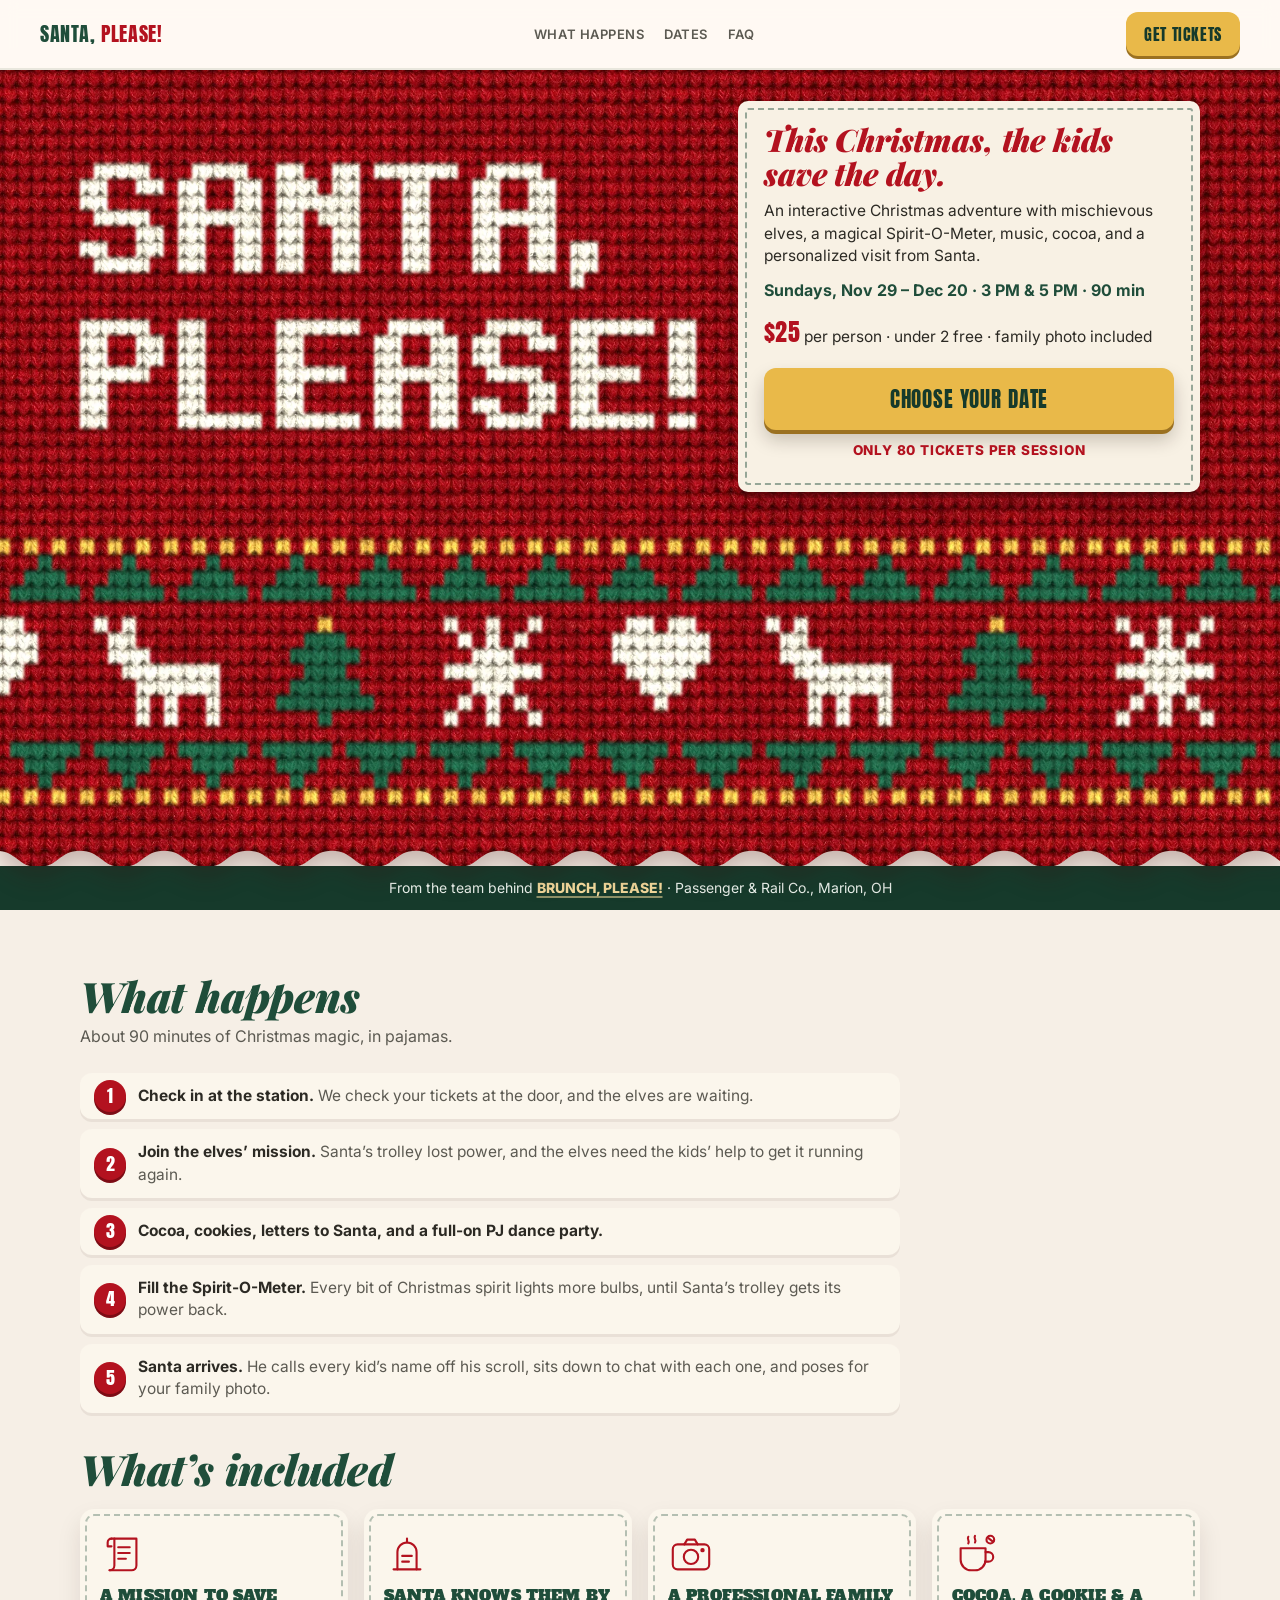
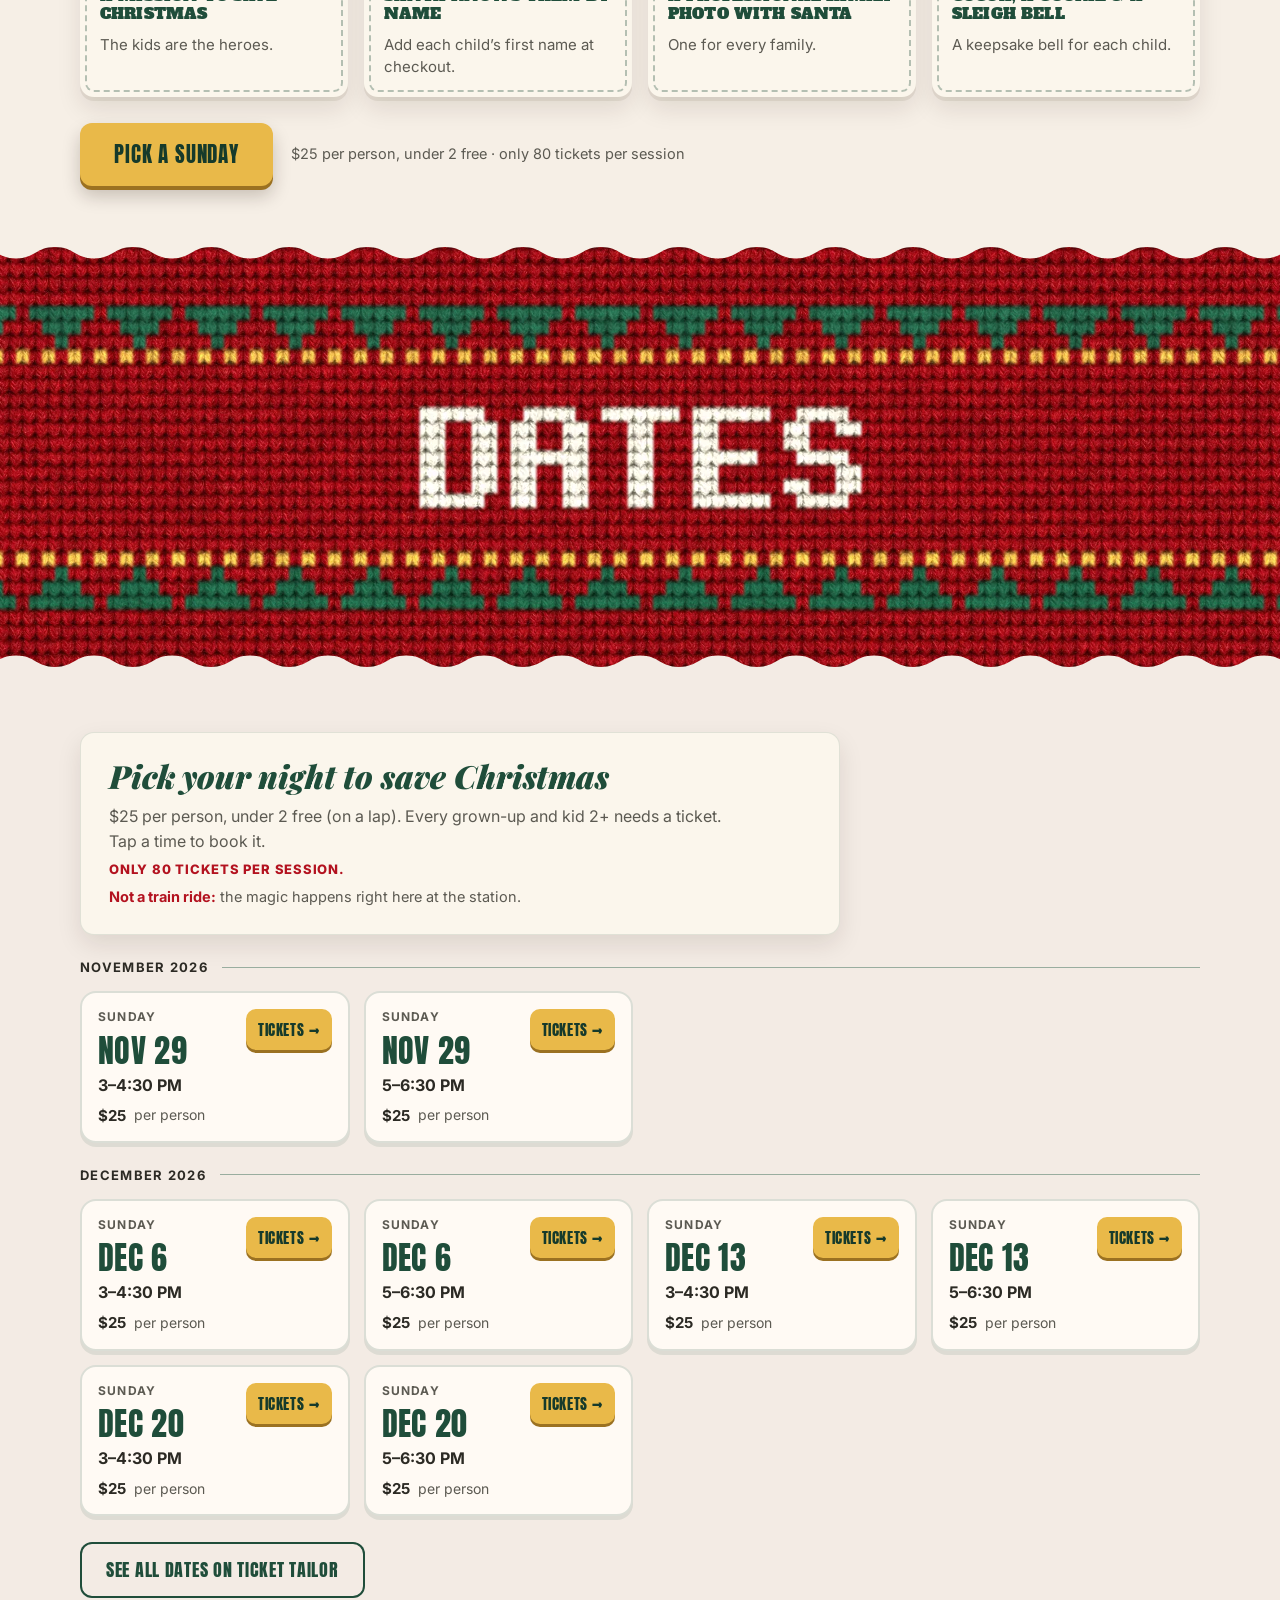
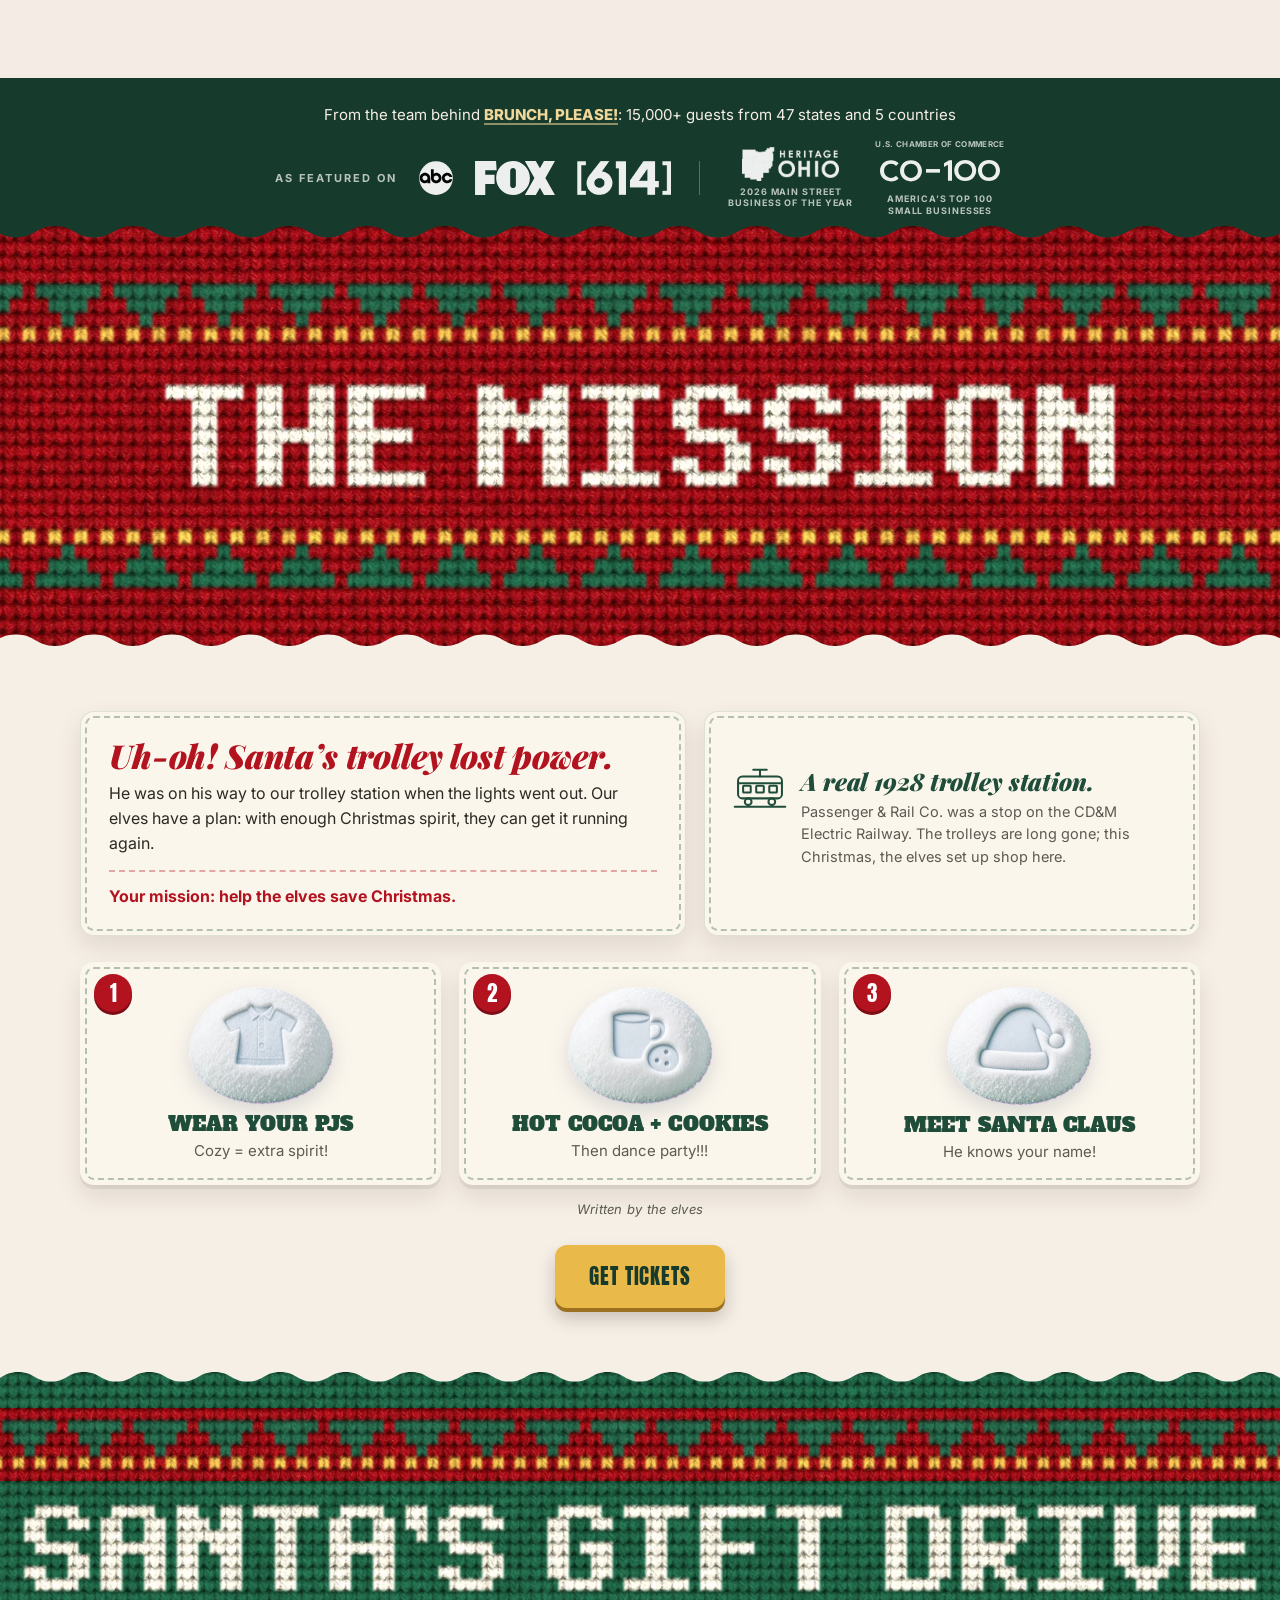
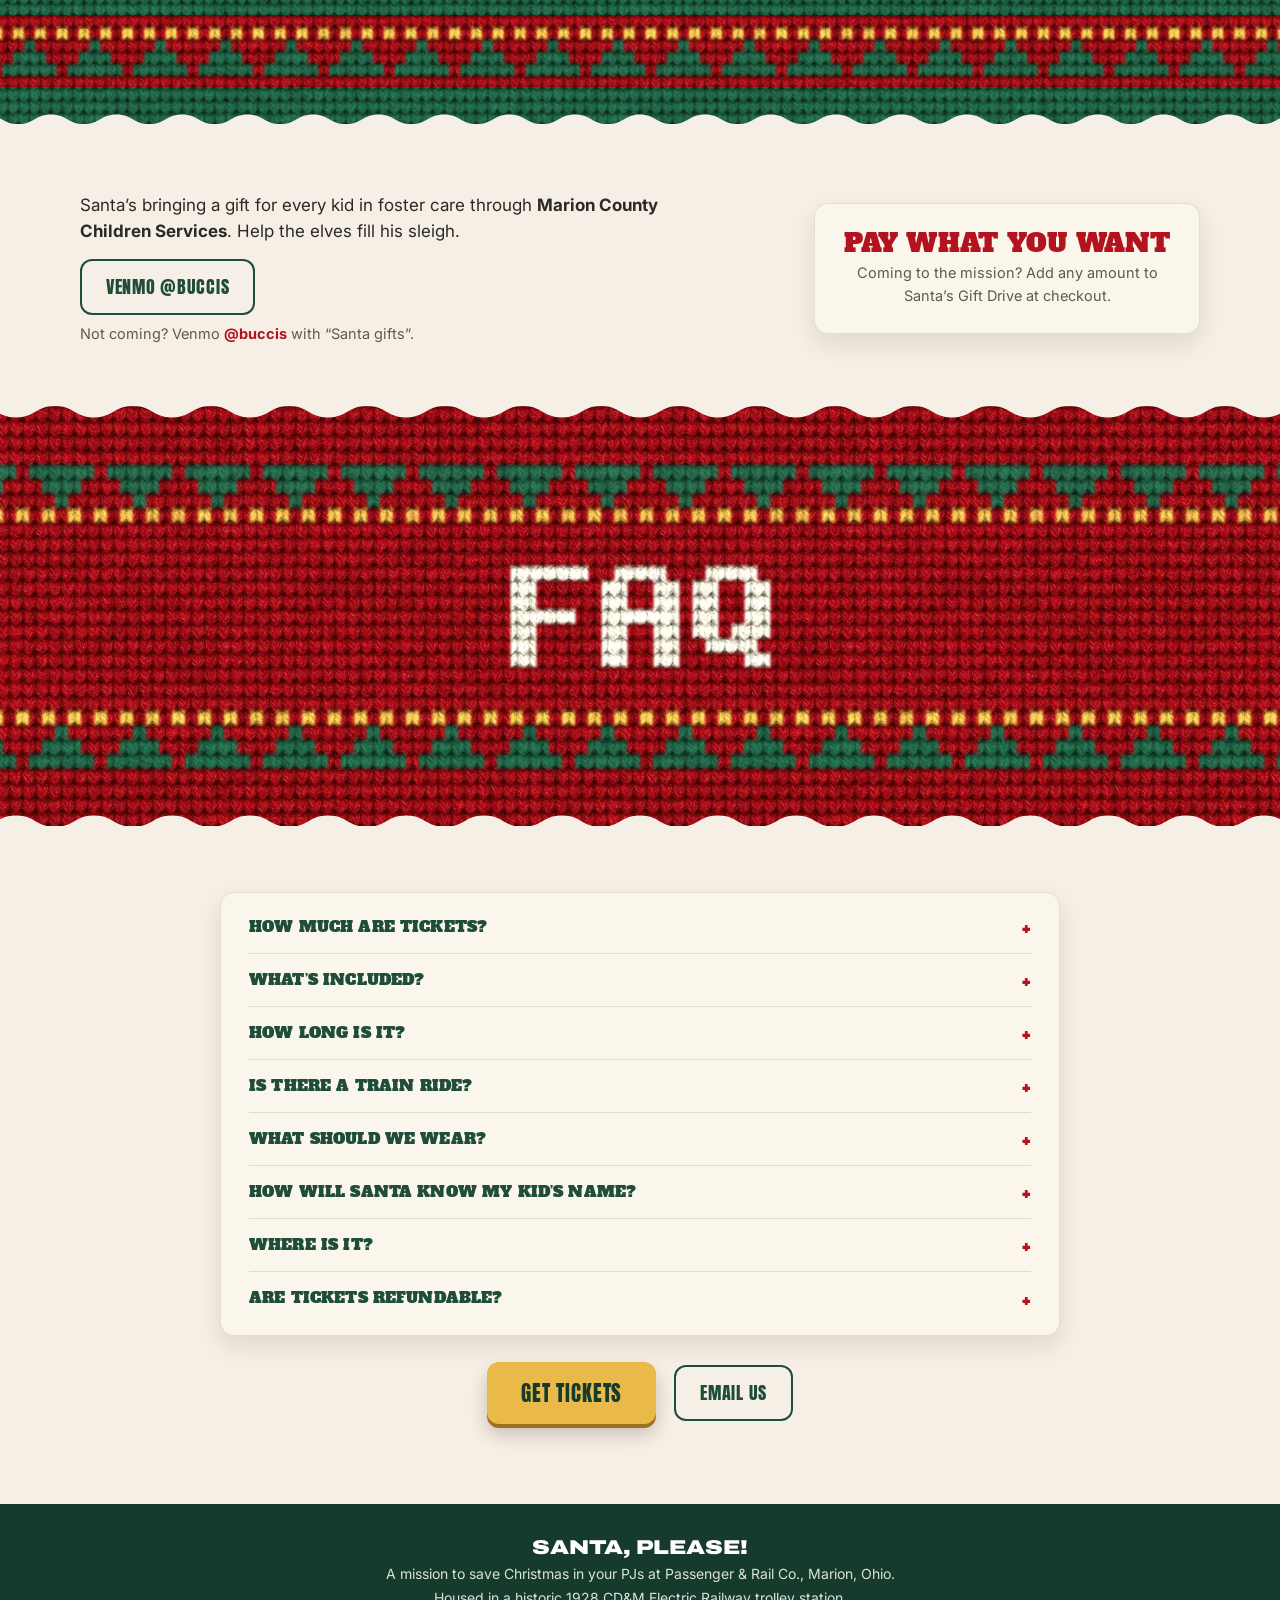
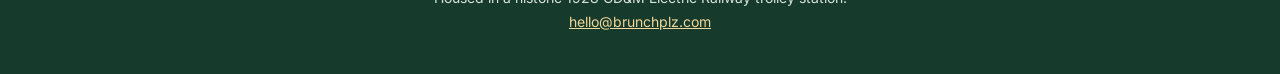
==== preview/santaplz-v2-04daf6fe02/index.html @ 3fdec320 "santaplz v2 preview: trolley title colour" ====
<!doctype html><html lang="en"><head><meta charset="utf-8"><meta name="viewport" content="width=device-width,initial-scale=1"><meta name="robots" content="noindex,nofollow,noarchive"><title>PREVIEW: SANTA, PLEASE! v2</title><meta property="og:title" content="SANTA, PLEASE! Kids save Christmas in their PJs &amp; meet Santa"><meta property="og:description" content="Sundays Nov 29 – Dec 20 at Passenger &amp; Rail Co., Marion, OH. Cocoa, cookies, a sleigh bell and a family photo with Santa. $25 per person, under 2 free."><meta property="og:image" content="https://thesgtpepper.github.io/brunchplz-events/assets/santaplz/v2/og_santaplz_1200x630.jpg"><meta property="og:image:width" content="1200"><meta property="og:image:height" content="630"><style>body{margin:0;font-family:Georgia,serif;font-size:18px;letter-spacing:.03em;line-height:1.8;color:#333;background:#fff}
p{margin:0 0 1.2em} a{color:#06c;text-decoration:underline} h2{font-size:44px;letter-spacing:.1em} ul{padding-left:2em}
.page-section{padding:66px 0}.content-wrapper{max-width:1200px;margin:0 auto;padding:0 4vw}</style><style>/* SANTA, PLEASE! — paste into Squarespace: Website > Website Tools > Custom CSS (works on every plan, including Basic).
   santaplz.com is a one-page site, and the code block brings its own nav bar and footer,
   so hide the template header/footer and strip the padding around the block's section. */
#header, .header, #footer-sections { display: none !important; }
html { overflow-x: clip; }                       /* the block is full-bleed (100vw); stop a sideways scrollbar */
.page-section:has(#sp) { padding-top: 0 !important; padding-bottom: 0 !important; min-height: 0 !important; }
.page-section:has(#sp) .content-wrapper { padding: 0 !important; max-width: none !important; }
.page-section:has(#sp) .section-background { display: none; }
.sqs-block:has(#sp), .sqs-block:has(#sp) .sqs-block-content { padding: 0 !important; }
/* the page's own sticky nav sits at the very top once the Squarespace header is hidden */
/* Fluid Engine: let the SANTA block fill the whole section instead of its grid cell */
.fluid-engine:has(#sp) { display: block !important; }
.fe-block:has(#sp) { position: static !important; width: 100% !important; transform: none !important; }
.fluid-engine:has(#sp) > .fe-block:not(:has(#sp)) { display: none !important; }
.page-section:has(#sp) .content { padding: 0 !important; max-width: none !important; width: 100% !important; }
/* hide the empty Squarespace sections left after the code section (blank space under the footer) */
#page .page-section:not(:has(#sp)), #footer-sections { display: none !important; }
</style></head><body><header id="header" class="header"></header><main><section class="page-section"><div class="content-wrapper"><div class="sqs-block code-block"><div class="sqs-block-content"><!-- SANTA, PLEASE! v2 funnel for Squarespace (BASIC plan: HTML + CSS only). Paste this whole file into ONE Code block. -->
<link href="https://fonts.googleapis.com/css2?family=Anton&family=Archivo:wdth,wght@125,800;125,900&family=Inter:wght@400;500;600;700;800&family=Gochi+Hand&family=Alfa+Slab+One&family=Playfair+Display:ital,wght@1,900&display=swap" rel="stylesheet">
<style>

/* ===== Squarespace hardening: keep the page's look inside Squarespace, and keep it from touching Squarespace's header/footer ===== */
#sp, #sp *, #sp *::before, #sp *::after { box-sizing: border-box; }
#sp { letter-spacing: normal; line-height: 1.5; }
#sp p, #sp li, #sp h1, #sp h2, #sp h3, #sp summary, #sp b { letter-spacing: inherit; }
#sp a { text-decoration: none; }
/* full-bleed: break out of the Squarespace content column */
#sp { width: 100vw; max-width: 100vw; margin-left: calc(50% - 50vw); margin-right: 0; }
#sp ul, #sp ol { padding-left: 0; }

/* knit system from v1 (mockup v18) */
#sp, #sp *, #sp-ov, #sp-ov * { box-sizing: border-box; }
#sp {
  --sage: #3f7a5e;
  --sage-deep: #2c6249;
  --sage-dark: #1f4d3a;   /* evergreen */
  --ever-deep: #163a2b;
  --ink: #2c2a24;
  --cream: #f6efe6;
  --snow: #f3ebe4;
  --paper: #fffaf4;
  --clay: #b3121f;
  --clay-dark: #7d0c15;
  --gold: #d9a441;
  --gold-soft: #f0d79a;
  --muted: #5c5a52;
  --charcoal: #2a2826;
  --charcoal-deep: #1c1b19;
  --shadow: 6px 10px 0 rgba(62,83,64,.14), 0 18px 36px rgba(44,42,36,.12);
  --shadow-soft: 0 14px 34px rgba(44,42,36,.12);
  font-family: Inter, system-ui, sans-serif;
  color: var(--ink);
  background: var(--cream);
  line-height: 1.55;
  font-size: 17px;
  min-width: 0;
  overflow-x: hidden;
}
#sp a { color: var(--clay-dark); }
#sp img { max-width: 100%; height: auto; display: block; }
#sp h1, #sp h2, #sp h3, #sp .d {
  font-family: Archivo, "Arial Black", Impact, sans-serif;
  font-weight: 900;
  font-stretch: 125%;
  font-variation-settings: "wdth" 125;
  letter-spacing: -.005em;
  line-height: .95;
  text-transform: uppercase;
  color: var(--sage-dark);
  margin: 0;
  hyphens: none;
  -webkit-hyphens: none;
  overflow-wrap: normal;
}
#sp .eyebrow {
  font-weight: 600;
  font-size: 12px;
  letter-spacing: .12em;
  text-transform: uppercase;
  margin: 0 0 10px;
  color: var(--muted);
}
#sp .lede { max-width: 640px; margin: 0 0 22px; color: var(--muted); font-size: 16px; }
#sp .wrap { width: 100%; max-width: 1120px; margin: 0 auto; }
#sp .section { padding: clamp(48px, 7vw, 80px) clamp(16px, 4vw, 40px); }
#sp .section h2 { font-size: clamp(28px, 3.8vw, 42px); margin: 0 0 12px; line-height: 1; }
#sp .tbd {
  display: inline;
  font-size: 11px;
  font-weight: 700;
  letter-spacing: .06em;
  text-transform: uppercase;
  background: none;
  color: var(--muted);
  border-radius: 0;
  padding: 0;
  vertical-align: baseline;
}
#sp .pill {
  display: inline-flex; align-items: center; justify-content: center;
  border: 0; cursor: pointer;
  border-radius: 12px;
  padding: 14px 26px;
  font-family: Anton, Impact, sans-serif;
  font-weight: 400;
  font-size: 18px;
  letter-spacing: .04em;
  text-transform: uppercase;
  text-decoration: none;
  color: #fffaf4 !important;
  background: var(--clay);
  box-shadow: 0 4px 0 var(--clay-dark), 0 8px 16px rgba(80,20,16,.18);
  transition: transform .15s, box-shadow .15s, background .15s;
}
#sp .pill:hover { transform: translateY(-2px); background: #c51a28; box-shadow: 0 6px 0 var(--clay-dark), 0 12px 20px rgba(80,20,16,.2); }
#sp .pill:active { transform: translateY(2px); box-shadow: 0 1px 0 var(--clay-dark); }
#sp .pill:focus-visible { outline: 3px solid var(--gold); outline-offset: 3px; }

#sp .mock-banner {
  background: var(--ever-deep);
  color: #d9d2c6;
  text-align: center;
  font-size: 11px;
  font-weight: 600;
  letter-spacing: .04em;
  text-transform: uppercase;
  padding: 6px 16px;
}
#sp .mock-banner b { color: #eee8dc; font-weight: 700; }

/* nav */
#sp .nav {
  position: sticky; top: 0; z-index: 40;
  display: flex; align-items: center; justify-content: space-between; gap: 12px;
  padding: 12px clamp(16px, 4vw, 40px);
  background: rgba(255,250,244,.94);
  backdrop-filter: blur(8px);
  border-bottom: 2px solid rgba(79,96,64,.12);
}
#sp .wordmark {
  font-family: Anton, Impact, sans-serif;
  font-weight: 400;
  font-size: 20px;
  letter-spacing: .03em;
  text-transform: uppercase;
  color: var(--sage-dark);
  text-decoration: none;
  white-space: nowrap;
  line-height: 1;
}
#sp .wordmark span { color: var(--clay); }
#sp .links { display: flex; gap: 20px; }
#sp .links a {
  font-family: Inter, system-ui, sans-serif;
  font-weight: 600;
  font-size: 13px;
  letter-spacing: .04em;
  text-transform: uppercase;
  color: var(--muted);
  text-decoration: none;
}
#sp .links a:hover { color: var(--clay); }
#sp .nav .pill { padding: 9px 16px; font-size: 15px; background: transparent; color: var(--clay) !important; box-shadow: inset 0 0 0 2px var(--clay); }
#sp .nav .pill:hover { background: var(--clay); color: #fffaf4 !important; box-shadow: inset 0 0 0 2px var(--clay); transform: none; }

/* hero — knit sweater.
   knit_tile.jpg  : 48×24-stitch seamless tile (1248×696, stitch 26×29 px)
   knit_title.png : "SANTA, PLEASE!" knitted on the same grid, 44×17 stitches,
                    5px/6px sprite overhang each side (1154×505)
   knit_band.jpg  : Fair Isle band, 48×19 stitches (1248×551), repeats in x
   --cw = one stitch width on screen. Everything snaps to the stitch grid,
   so knitted title + band line up with the background stitches. */
#sp .hero-wrap { position: relative; z-index: 20; filter: drop-shadow(0 10px 12px rgba(60,10,12,.28)); }
#sp .hero {
  --cw: 14px;
  --rh: calc(var(--cw) * 29 / 26);
  --tx: max(24px, calc((100vw - 1120px) / 2));
  position: relative;
  color: #fff;
  background: #a3101b url("https://thesgtpepper.github.io/brunchplz-events/assets/santaplz/v2/knit_tile.webp") repeat;
  background-size: calc(var(--cw) * 48) auto;
  background-position: var(--tx) 0;
  padding-top: calc(var(--rh) * 2);
  padding-bottom: calc(var(--rh) * 3);
  --hem: calc(var(--rh) * 1.7);
  -webkit-mask: linear-gradient(#000 0 0) top / 100% calc(100% - var(--hem) + 1px) no-repeat,
    url("data:image/svg+xml,%3Csvg xmlns='http://www.w3.org/2000/svg' viewBox='0 0 120 20' preserveAspectRatio='none'%3E%3Cpath d='M0 0H120V8C105 8 105 20 90 20S75 8 60 8 45 20 30 20 15 8 0 8Z'/%3E%3C/svg%3E") bottom / calc(var(--cw) * 12) var(--hem) repeat-x;
          mask: linear-gradient(#000 0 0) top / 100% calc(100% - var(--hem) + 1px) no-repeat,
    url("data:image/svg+xml,%3Csvg xmlns='http://www.w3.org/2000/svg' viewBox='0 0 120 20' preserveAspectRatio='none'%3E%3Cpath d='M0 0H120V8C105 8 105 20 90 20S75 8 60 8 45 20 30 20 15 8 0 8Z'/%3E%3C/svg%3E") bottom / calc(var(--cw) * 12) var(--hem) repeat-x;
  -webkit-mask-position: 0 0, var(--tx) 100%;
          mask-position: 0 0, var(--tx) 100%;
}
#sp .hero .top {
  display: flex; align-items: center; gap: calc(var(--cw) * 3);
  padding-left: var(--tx);
  padding-right: var(--tx);
  min-height: calc(var(--rh) * 17);
}
#sp .hero .knit-title {
  display: block; flex: none;
  width: calc(var(--cw) * 1154 / 26);
  max-width: none; height: auto;
  margin: calc(var(--cw) * -6 / 26) calc(var(--cw) * -5 / 26);
  align-self: flex-start;
}
#sp .sr { position: absolute !important; width: 1px; height: 1px; overflow: hidden; clip: rect(0 0 0 0); white-space: nowrap; }
#sp .hero .tag {
  position: relative;
  background: #f8f1e4;
  color: var(--ink);
  border-radius: 10px;
  padding: 22px 26px 24px;
  max-width: 440px;
  box-shadow: 0 6px 0 rgba(80,6,12,.35), 0 18px 30px rgba(50,0,6,.28);
  outline: 2px dashed rgba(31,77,58,.45); outline-offset: -9px;
}
#sp .hero .sub {
  font-family: Inter, sans-serif; font-weight: 900;
  font-size: 14px; letter-spacing: .12em; text-transform: uppercase;
  color: var(--clay); margin: 0; line-height: 1.45;
}
#sp .hero .when { margin: 8px 0 0; font-size: 15px; font-weight: 600; color: var(--sage-dark); }
#sp .hero .ctas { margin-top: 18px; }
#sp .hero .pill.cta { padding: 15px 32px; font-size: 22px; }
#sp .hero .band {
  margin-top: calc(var(--rh) * 2);
  height: calc(var(--rh) * 19);
  background: url("https://thesgtpepper.github.io/brunchplz-events/assets/santaplz/v2/knit_band.webp") repeat-x;
  background-size: calc(var(--cw) * 48) auto;
  background-position: var(--tx) 0;
}
@media (max-width: 1023px) {
  #sp .hero { --cw: min(14px, calc((100vw - 24px) / 44)); --tx: calc((100vw - var(--cw) * 44) / 2); }
  #sp .hero .top { flex-direction: column; align-items: stretch; gap: calc(var(--rh) * 2); padding-left: var(--tx); padding-right: var(--tx); }
  #sp .hero .knit-title { align-self: flex-start; }
  #sp .hero .tag { max-width: none; padding: 20px 20px 22px; text-align: center; }
  #sp .hero .sub { font-size: 12.5px; }
}
@media (max-width: 560px) {
  #sp .hero .when .sep { display: none; }
  #sp .hero .when .t { display: block; }
  #sp .section h2 { font-size: 25px; line-height: 1.02; }
  #sp .meter .lbl b { font-size: 17px; }
}

/* countdown meter (real: computed from the first party date, not a stat) */
#sp .meter { background: var(--cream); padding: calc(clamp(40px, 6vw, 64px) + 10px) clamp(16px, 4vw, 40px) clamp(36px, 5vw, 56px); }
#sp .meter .row { display: flex; align-items: flex-end; gap: 22px; flex-wrap: wrap; }
#sp .meter .num {
  font-family: Archivo, Impact, sans-serif; font-weight: 900; font-stretch: 125%; font-variation-settings: "wdth" 125;
  font-size: clamp(52px, 6.5vw, 80px); line-height: .82; color: var(--clay); font-variant-numeric: tabular-nums;
}
#sp .meter .lbl { padding-bottom: 6px; }
#sp .meter .lbl b { display: block; font-family: Archivo, Impact, sans-serif; font-weight: 900; font-stretch: 125%; font-variation-settings: "wdth" 125; text-transform: uppercase; font-size: clamp(18px, 2.2vw, 26px); color: var(--sage-dark); line-height: 1.05; }
#sp .meter .lbl span { font-size: 14px; color: var(--muted); }
#sp .ruler { position: relative; margin-top: 26px; height: 54px; }
#sp .ruler .ticks {
  position: absolute; left: 0; right: 0; top: 0; height: 22px;
  background:
    repeating-linear-gradient(90deg, var(--sage-dark) 0 2px, transparent 2px calc(100% / 7)) top left / 100% 22px no-repeat,
    repeating-linear-gradient(90deg, rgba(31,77,58,.45) 0 1px, transparent 1px calc(100% / 35)) top left / 100% 11px no-repeat;
  border-top: 2px solid var(--sage-dark);
}
#sp .ruler .fill { position: absolute; left: 0; top: -2px; height: 6px; background: var(--gold); border-radius: 0 3px 3px 0; width: 0; transition: width 1.2s ease; }
#sp .ruler .pin { position: absolute; top: 24px; transform: translateX(-50%); font: 800 11px/1.2 Inter, sans-serif; letter-spacing: .08em; text-transform: uppercase; color: var(--sage-dark); white-space: nowrap; }
#sp .ruler .pin::before { content: ""; display: block; width: 10px; height: 10px; border-radius: 50%; background: var(--clay); margin: 0 auto 4px; box-shadow: 0 0 0 3px var(--cream); }
#sp .ruler .pin.now { color: var(--gold); }
#sp .ruler .pin.now::before { background: var(--gold); }
#sp .ruler .pin.edge-r { transform: translateX(-100%); text-align: right; }
#sp .ruler .pin.edge-r::before { margin: 0 0 4px auto; }
#sp .ruler .pin.edge-l { transform: none; text-align: left; }
#sp .ruler .pin.edge-l::before { margin: 0 0 4px 0; }
@media (max-width: 560px) { #sp .ruler .pin { font-size: 10px; letter-spacing: .04em; } #sp .ruler .pin .yr { display: none; } }

/* tickets */
#sp .tickets { background: var(--snow); scroll-margin-top: 80px; position: relative; z-index: 1; }
#sp .prices { display: flex; flex-wrap: wrap; gap: 8px 22px; margin: 0 0 6px; padding: 0; list-style: none; font-size: 15px; color: var(--ink); }
#sp .prices b { font-family: Anton, Impact, sans-serif; font-weight: 400; font-size: 20px; color: var(--sage-dark); margin-left: 4px; }
#sp .prices sup { font-size: 11px; color: var(--muted); }

#sp .pick-wrap { position: relative; padding-top: 8px; }
#sp .pick-wrap > .lights { top: 0; }
#sp .tickets .wrap > .eyebrow .bulb-dot { display: inline-block; width: 8px; height: 8px; border-radius: 50%; background: var(--gold); box-shadow: none; margin-right: 8px; vertical-align: 1px; }
#sp .tickets h2 { font-size: clamp(28px, 4vw, 40px); }
#sp .sample-callout {
  display: block;
  background: none;
  border: 0;
  border-radius: 0;
  padding: 0;
  margin: -8px 0 28px;
  color: var(--muted);
  font-size: 13px;
  line-height: 1.5;
  max-width: 640px;
}
#sp .sample-callout .tag { display: none; }
#sp .sample-callout strong { font-weight: 700; color: var(--ink); }
#sp .grid { display: grid; grid-template-columns: repeat(4, 1fr); gap: 14px; }
#sp .card {
  border: 1px solid rgba(79,96,64,.12);
  border-radius: 18px;
  padding: 18px 18px 16px;
  display: flex; flex-direction: column; gap: 14px;
  background: var(--paper);
  box-shadow: none;
  transition: box-shadow .2s, transform .2s;
  min-width: 0;
}
#sp .card:hover { transform: translateY(-2px); box-shadow: var(--shadow-soft); }
#sp .top { display: flex; justify-content: space-between; align-items: flex-start; gap: 8px; }
#sp .dow {
  font: 800 11px/1.3 Inter, sans-serif;
  letter-spacing: .14em;
  text-transform: uppercase;
  color: var(--clay);
}
#sp .dt {
  font-family: Anton, Impact, sans-serif;
  font-weight: 400;
  font-size: 42px;
  line-height: 1;
  margin-top: 6px;
  text-transform: uppercase;
  color: var(--sage-dark);
}
#sp .theme { font-size: 16px; line-height: 1.15; margin-top: 6px; color: var(--sage-deep); }
#sp .chips { display: flex; flex-direction: column; align-items: flex-end; gap: 6px; }
#sp .chip {
  font: 800 10px/1 Inter, sans-serif;
  letter-spacing: .06em;
  text-transform: uppercase;
  padding: 5px 8px;
  border-radius: 8px;
  background: #efe6d4;
  color: var(--sage-dark);
  white-space: nowrap;
}
#sp .chip.sample { background: var(--gold-soft); color: var(--sage-dark); }
#sp .chip.hot { background: var(--clay); color: #fffaf4; }
#sp .bot { margin-top: auto; display: flex; justify-content: space-between; align-items: center; gap: 10px; }
#sp .price { font-size: 13px; color: var(--muted); }
#sp .price b { font-family: Anton, Impact, sans-serif; font-weight: 400; font-size: 22px; color: var(--sage-dark); }
#sp .card .pill { padding: 9px 16px; font-size: 15px; box-shadow: 0 3px 0 var(--clay-dark); }
#sp .card.sold { background: #f3efe8; }
#sp .card.sold .dt, #sp .card.sold .theme, #sp .card.sold .dow { color: #b3aea4; }
#sp .card.sold .pill { background: #d9cfc4; color: #7a7368 !important; cursor: not-allowed; transform: none; box-shadow: none; }
#sp .month {
  grid-column: 1 / -1;
  font-family: Inter, system-ui, sans-serif;
  font-weight: 700;
  font-size: 13px;
  letter-spacing: .1em;
  text-transform: uppercase;
  margin: 8px 0 0;
  display: flex; align-items: center; gap: 14px;
  color: var(--muted);
}
#sp .month:after { content: ""; flex: 1; height: 1px; background: var(--sage-deep); border-radius: 0; opacity: .25; }
#sp .month:first-child { margin-top: 0; }
#sp .empty {
  grid-column: 1 / -1;
  padding: 24px 8px;
  border: 0;
  border-radius: 0;
  text-align: left;
  color: var(--muted);
  font-size: 15px;
}

/* feature cards */
#sp .happens { background: var(--cream); scroll-margin-top: 80px; }
#sp .happens .lede { max-width: 680px; }
#sp .wkg {
  display: grid;
  grid-template-columns: repeat(3, 1fr);
  gap: 18px;
}
#sp .wc {
  background: var(--paper);
  border-radius: 20px;
  overflow: hidden;
  box-shadow: var(--shadow-soft);
  display: flex;
  flex-direction: column;
}
#sp .wc .ph {
  height: auto;
  aspect-ratio: 5 / 3;
  background: var(--charcoal);
  overflow: hidden;
}
#sp .wc .ph img {
  width: 100%;
  height: 100%;
  object-fit: cover;
  object-position: 50% 50%;
}
#sp .wc .bd { padding: 20px 22px 24px; }
#sp .wc h3 { font-size: 19px; margin: 0 0 8px; }
#sp .wc p { margin: 0; color: var(--muted); font-size: 15.5px; text-transform: none; letter-spacing: 0; font-family: Inter, system-ui, sans-serif; font-weight: 400; line-height: 1.55; }
#sp .tbd-note {
  margin: 22px 0 0;
  padding: 0;
  background: none;
  border-radius: 0;
  color: var(--muted);
  font-size: 13px;
  max-width: 680px;
  line-height: 1.5;
}
#sp .tbd-note strong { font-weight: 700; color: var(--ink); }

/* santa notes */
#sp .notes { background: var(--sage-dark); color: var(--cream); scroll-margin-top: 80px; }
#sp .notes .eyebrow { color: var(--gold-soft); }
#sp .notes h2 { color: var(--cream); }
#sp .notes .lede { color: #e7dfd2; }
#sp .q-list { display: grid; gap: 0; max-width: 720px; margin: 0; padding: 0; list-style: none; counter-reset: q; }
#sp .q-list li {
  display: grid;
  grid-template-columns: 1.6em 1fr;
  gap: 12px;
  align-items: start;
  background: none;
  border-radius: 0;
  padding: 12px 0;
  border-bottom: 1px solid rgba(246,239,230,.14);
  font-size: 17px;
}
#sp .q-list li:first-child { padding-top: 4px; }
#sp .q-list li:last-child { border-bottom: 0; }
#sp .q-list li:before {
  counter-increment: q;
  content: counter(q);
  font-family: Anton, Impact, sans-serif;
  font-size: 18px;
  width: auto; height: auto;
  border-radius: 0;
  display: block;
  background: none;
  color: var(--gold-soft);
  box-shadow: none;
  line-height: 1.35;
}
#sp .privacy { margin: 18px 0 0; font-size: 13px; color: #c9c3b4; max-width: 720px; }

/* FAQ */
#sp .faq { background: var(--cream); scroll-margin-top: 80px; }
#sp .faqg { max-width: 800px; }
#sp .faqg details { border-bottom: 1px solid rgba(79,96,64,.16); }
#sp .faqg summary {
  list-style: none;
  cursor: pointer;
  font-family: Anton, Impact, sans-serif;
  font-weight: 400;
  font-size: 20px;
  letter-spacing: .02em;
  text-transform: uppercase;
  color: var(--sage-dark);
  padding: 16px 36px 16px 0;
  position: relative;
}
#sp .faqg summary::-webkit-details-marker { display: none; }
#sp .faqg summary::after {
  content: "+";
  position: absolute;
  right: 0; top: 50%;
  transform: translateY(-50%);
  color: var(--clay);
  font-weight: 400;
  font-size: 24px;
  line-height: 1;
  font-family: Anton, Impact, sans-serif;
}
#sp .faqg details[open] summary::after { content: "–"; }
#sp .faqg summary:focus-visible { outline: 3px solid var(--gold); outline-offset: 2px; }
#sp .faqg details p { margin: 0 0 18px; color: var(--muted); max-width: 680px; }

/* contact */
#sp .contact { background: var(--snow); color: var(--ink); scroll-margin-top: 80px; }
#sp .contact h2 { color: var(--sage-dark); }
#sp .contact .eyebrow { color: var(--muted); }
#sp .contact .lede { color: var(--muted); }
#sp .ctf { max-width: 800px; }
#sp .ctf .r2 { display: grid; grid-template-columns: 1fr 1fr; gap: 14px; }
#sp .ctf label {
  display: block;
  font-size: 12px;
  font-weight: 800;
  letter-spacing: .08em;
  text-transform: uppercase;
  margin: 0 0 14px;
  color: var(--sage-dark);
}
#sp .ctf label span { font-weight: 600; letter-spacing: .04em; text-transform: none; opacity: .85; }
#sp .ctf input, #sp .ctf textarea {
  display: block;
  width: 100%;
  margin-top: 6px;
  border: 1px solid rgba(79,96,64,.16);
  border-radius: 12px;
  padding: 12px 14px;
  font: 400 16px/1.4 Inter, system-ui, sans-serif;
  background: #fff;
  color: var(--ink);
}
#sp .ctf textarea { resize: vertical; min-height: 120px; }
#sp .ctf input:focus-visible, #sp .ctf textarea:focus-visible { outline: 3px solid var(--gold); outline-offset: 2px; }
#sp .ctf .pill { background: var(--sage-dark); box-shadow: 0 4px 0 #2a3324; margin-top: 4px; }
#sp .ctf .pill:hover { background: #2f3a28; }
#sp .ctf .ok { margin: 16px 0 0; font-weight: 700; }
#sp .ctf .form-note { margin: 0 0 18px; font-size: 13px; color: var(--muted); }

/* footer */
#sp .foot-fur { position: absolute; top: 0; left: 50%; width: max(100%, 760px); max-width: none; height: auto; transform: translate(-50%, -48%); z-index: 2; pointer-events: none; filter: drop-shadow(0 6px 8px rgba(20,40,30,.25)); }
#sp .foot-wrap { position: relative; z-index: 2; overflow-x: clip; background: var(--ever-deep); }
#sp .foot-wrap .foot { padding-top: calc(max(100vw, 760px) * 0.068 + 30px); }
#sp .foot {
  position: relative;
  background: var(--ever-deep);
  color: var(--cream);
  padding: 40px clamp(16px, 4vw, 40px) 48px;
  text-align: center;
}
#sp .foot .d { color: var(--cream); font-size: 26px; margin-bottom: 8px; }
#sp .foot p { margin: 0 0 6px; }
#sp .foot .fine { margin-top: 18px; font-size: 13px; color: #c9d3c8; }
#sp .foot .d { color: #fff; }

/* overlay */
#sp-ov {
  position: fixed; inset: 0; z-index: 99999;
  background: rgba(42,40,34,.82);
  display: none;
  backdrop-filter: blur(4px);
}
#sp-ov.on { display: block; }
#sp-ov .box {
  position: absolute; top: 8vh; left: 50%; transform: translateX(-50%);
  width: min(560px, calc(100% - 24px));
  background: #fffaf4;
  color: #2c2a24;
  border-radius: 22px;
  overflow: hidden;
  box-shadow: 0 24px 60px rgba(0,0,0,.3);
  font-family: Inter, system-ui, sans-serif;
  padding: 36px 28px 28px;
}
#sp-ov .box h3 {
  font-family: Anton, Impact, sans-serif;
  font-weight: 400;
  text-transform: uppercase;
  letter-spacing: .02em;
  font-size: 32px;
  margin: 0 0 10px;
  color: #3a4630;
  line-height: 1;
}
#sp-ov .box p { margin: 0 0 12px; line-height: 1.5; }
#sp-ov .box .sample-badge {
  display: inline-block;
  background: none;
  color: #7a7368;
  font-weight: 700;
  font-size: 11px;
  letter-spacing: .08em;
  text-transform: uppercase;
  border-radius: 0;
  padding: 0;
  margin-bottom: 8px;
}
#sp-ov iframe { width: 100%; height: 100%; border: 0; display: none; }
#sp-ov.is-live .box { padding: 0; width: min(760px, 100%); height: 84vh; top: 8vh; }
#sp-ov.is-live iframe { display: block; }
#sp-ov.is-live .sample-msg { display: none; }
#sp-ov .cx {
  position: absolute; top: calc(8vh - 8px); right: max(12px, calc(50% - 300px));
  z-index: 2; width: 44px; height: 44px; border-radius: 99px; border: 0;
  background: #b24735; color: #fff; font-size: 20px; cursor: pointer;
  box-shadow: 0 3px 0 #8a3226;
}
#sp-ov.is-live .cx { right: max(12px, calc(50% - 400px)); }

@media (max-width: 1080px) {
  #sp .grid { grid-template-columns: repeat(3, 1fr); }
  #sp .wkg { grid-template-columns: 1fr 1fr; }
  #sp .wkg .wc:first-child { grid-column: 1 / -1; }
}
@media (max-width: 820px) {
  #sp .grid { grid-template-columns: repeat(2, 1fr); }
  #sp .links { display: none; }
  #sp .wordmark { font-size: 18px; }
}
@media (max-width: 700px) {
  #sp .wkg { grid-template-columns: 1fr; }
  #sp .wkg .wc:first-child { grid-column: auto; }
  #sp .ctf .r2 { grid-template-columns: 1fr; }
}
@media (max-width: 560px) {
  #sp .grid { grid-template-columns: 1fr; gap: 10px; }
  #sp .card { flex-direction: row; align-items: center; padding: 14px 16px; gap: 12px; }
  #sp .card .top { flex: 1; display: block; }
  #sp .chips { flex-direction: row; flex-wrap: wrap; margin-top: 6px; align-items: center; }
  #sp .dt { font-size: 32px; }
  #sp .card .bot { margin: 0; flex-direction: column; align-items: flex-end; gap: 8px; }
  #sp .card.sold { padding: 10px 16px; }
  #sp .card.sold .dt { font-size: 24px; }
  #sp .card.sold .pill { background: none; color: #b3aea4 !important; padding: 0; font-size: 14px; box-shadow: none; }
  #sp .card.sold .price { display: none; }
  #sp .month { font-size: 12px; }
  #sp-ov .box { top: 72px; height: auto; max-height: calc(100% - 80px); border-radius: 16px 16px 0 0; width: 100%; left: 0; transform: none; }
  #sp-ov.is-live .box { height: calc(100% - 62px); }
  #sp-ov .cx { top: 10px; right: 12px; }
  #sp .faqg summary { font-size: 17px; }
}

/* Santa's Gift Drive — the one medium element */
#sp .gift { position: relative; background: var(--sage-dark); color: var(--cream); scroll-margin-top: 80px; padding-top: calc(clamp(48px, 7vw, 80px) + 56px); }
#sp .gift::before {
  content: ""; position: absolute; left: 0; right: 0; top: 0; height: 38px;
  background: url("https://thesgtpepper.github.io/brunchplz-events/assets/santaplz/v2/knit_band.webp") repeat-x 0 -13px; background-size: auto 167px;
  box-shadow: 0 4px 10px rgba(0,0,0,.25);
}
#sp .gift .eyebrow { color: var(--gold-soft); }
#sp .gift h2 { color: #fff; }
#sp .gift .lede { color: #e4ece6; max-width: 640px; font-size: 17px; }
#sp .gift-grid { display: grid; grid-template-columns: 1.25fr 1fr; gap: clamp(20px, 4vw, 48px); align-items: start; }
#sp .gift .acts { display: flex; flex-wrap: wrap; gap: 12px; margin: 6px 0 8px; }
#sp .gift .pill.give { background: var(--gold); color: var(--ever-deep) !important; box-shadow: 0 4px 0 #a87a22; font-size: 17px; padding: 13px 22px; }
#sp .gift .pill.give:hover { background: #e4b453; }
#sp .gift .pill.ghost { background: transparent; color: var(--cream) !important; box-shadow: inset 0 0 0 2px rgba(246,239,230,.55); font-size: 17px; padding: 13px 22px; }
#sp .gift .pill.ghost:hover { background: rgba(255,255,255,.08); transform: none; }
#sp .gift .note { font-size: 12.5px; color: #b9c9bf; margin: 6px 0 0; line-height: 1.5; }
#sp .gift .note b { color: var(--gold-soft); font-weight: 700; }
#sp .gift-card {
  background: #f8f1e4; color: var(--ink); border-radius: 14px; padding: 22px 24px 20px;
  outline: 2px dashed rgba(31,77,58,.4); outline-offset: -9px;
  box-shadow: 0 6px 0 rgba(0,0,0,.2), 0 18px 30px rgba(0,0,0,.2);
}
#sp .gift-card .k { font: 800 11px/1.3 Inter, sans-serif; letter-spacing: .12em; text-transform: uppercase; color: var(--muted); margin: 0 0 10px; }
#sp .chips-amt { display: flex; gap: 10px; flex-wrap: wrap; margin: 0 0 6px; }
#sp .chips-amt span {
  font-family: Archivo, Impact, sans-serif; font-weight: 900; font-stretch: 125%; font-variation-settings: "wdth" 125;
  font-size: 22px; color: var(--sage-dark); background: #fff; border: 2px solid rgba(31,77,58,.25);
  border-radius: 999px; padding: 6px 16px; line-height: 1.1;
}
#sp .chips-amt span.mid { border-color: var(--gold); box-shadow: 0 0 0 2px rgba(217,164,65,.35); }
#sp .gift-card .sm { font-size: 12.5px; color: var(--muted); margin: 0 0 16px; }
#sp .gift-card .count { border-top: 1px solid rgba(31,77,58,.15); padding-top: 14px; display: flex; align-items: baseline; gap: 10px; flex-wrap: wrap; }
#sp .gift-card .count b { font-family: Archivo, Impact, sans-serif; font-weight: 900; font-stretch: 125%; font-variation-settings: "wdth" 125; text-transform: uppercase; font-size: 18px; color: var(--sage-dark); }
#sp .gift-card .count .ph { font-size: 12px; font-weight: 700; letter-spacing: .06em; text-transform: uppercase; color: var(--muted); }
#sp .gift-card .partner { margin: 12px 0 0; font-size: 12.5px; color: var(--muted); }
@media (max-width: 820px) { #sp .gift-grid { grid-template-columns: 1fr; } }
@media (max-width: 560px) { #sp .gift .acts .pill { width: 100%; } #sp .gift::before { height: 29px; background-size: auto 129px; background-position: 0 -10px; } #sp .gift { padding-top: calc(clamp(48px, 7vw, 80px) + 40px); } }

/* story intro (small) */
#sp .story { max-width: 720px; margin: 0 0 26px; padding: 16px 20px; border-left: 4px solid var(--gold); background: #fbf6ec; border-radius: 0 12px 12px 0; }
#sp .story p { margin: 0 0 8px; font-size: 15px; color: var(--ink); line-height: 1.55; }
#sp .story p:first-child b { color: var(--clay); }
#sp .story .nr { margin: 10px 0 0; font-size: 13px; font-weight: 700; color: var(--sage-dark); }

@media (prefers-reduced-motion: reduce) {
  #sp .ruler .fill { transition: none; }
  #sp .pill, #sp .card { transition: none; }
  #sp .pill:hover, #sp .card:hover { transform: none; }
}

/* ================= v8: knit-sweater language on every section ================= */
#sp .knit-green { background: linear-gradient(rgba(14,40,29,.30), rgba(14,40,29,.30)), url("https://thesgtpepper.github.io/brunchplz-events/assets/santaplz/v2/knit_tile_green.webp") repeat; background-size: auto, 480px auto; }
#sp .knit-red   { background: linear-gradient(rgba(60,0,6,.10), rgba(60,0,6,.10)), url("https://thesgtpepper.github.io/brunchplz-events/assets/santaplz/v2/knit_tile.webp") repeat; background-size: auto, 480px auto; }
#sp .hem { position: relative; margin-bottom: -22px; padding-bottom: calc(clamp(48px, 7vw, 80px) + 22px);
  -webkit-mask: linear-gradient(#000 0 0) top / 100% calc(100% - 21px) no-repeat, url("data:image/svg+xml,%3Csvg xmlns='http://www.w3.org/2000/svg' viewBox='0 0 120 20' preserveAspectRatio='none'%3E%3Cpath d='M0 0H120V8C105 8 105 20 90 20S75 8 60 8 45 20 30 20 15 8 0 8Z'/%3E%3C/svg%3E") bottom / 120px 22px repeat-x;
          mask: linear-gradient(#000 0 0) top / 100% calc(100% - 21px) no-repeat, url("data:image/svg+xml,%3Csvg xmlns='http://www.w3.org/2000/svg' viewBox='0 0 120 20' preserveAspectRatio='none'%3E%3Cpath d='M0 0H120V8C105 8 105 20 90 20S75 8 60 8 45 20 30 20 15 8 0 8Z'/%3E%3C/svg%3E") bottom / 120px 22px repeat-x; }
#sp .section, #sp .meter { position: relative; }
#sp .section { padding-top: calc(clamp(48px, 7vw, 80px) + 22px); }
#sp .meter { margin-top: -30px; padding-top: calc(clamp(30px, 4vw, 44px) + 30px); padding-bottom: calc(clamp(26px, 4vw, 40px) + 22px); margin-bottom: -22px;
  -webkit-mask: linear-gradient(#000 0 0) top / 100% calc(100% - 21px) no-repeat, url("data:image/svg+xml,%3Csvg xmlns='http://www.w3.org/2000/svg' viewBox='0 0 120 20' preserveAspectRatio='none'%3E%3Cpath d='M0 0H120V8C105 8 105 20 90 20S75 8 60 8 45 20 30 20 15 8 0 8Z'/%3E%3C/svg%3E") bottom / 120px 22px repeat-x;
          mask: linear-gradient(#000 0 0) top / 100% calc(100% - 21px) no-repeat, url("data:image/svg+xml,%3Csvg xmlns='http://www.w3.org/2000/svg' viewBox='0 0 120 20' preserveAspectRatio='none'%3E%3Cpath d='M0 0H120V8C105 8 105 20 90 20S75 8 60 8 45 20 30 20 15 8 0 8Z'/%3E%3C/svg%3E") bottom / 120px 22px repeat-x; }
/* Fair Isle zigzag trims at the top of the red + evergreen sections */
#sp .knit-green::before, #sp .knit-red::before {
  content: ""; position: absolute; left: 0; right: 0; top: 0; height: 40px;
  background: url("https://thesgtpepper.github.io/brunchplz-events/assets/santaplz/v2/knit_trim.webp") repeat-x 0 0; background-size: auto 58px; box-shadow: none; }
#sp .knit-red::before { background-image: url("https://thesgtpepper.github.io/brunchplz-events/assets/santaplz/v2/knit_trim_c.webp"); }
#sp .gift::before { height: 40px; background-position: 0 0; background-size: auto 58px; }
#sp .gift { padding-top: calc(clamp(48px, 7vw, 80px) + 40px); }
/* sewn labels */
#sp .label, #sp .card, #sp .wc, #sp .gift-card {
  background: #fbf6ec; border-radius: 14px;
  outline: 2px dashed rgba(31,77,58,.38); outline-offset: -8px;
  box-shadow: 0 5px 0 rgba(60,40,20,.10), 0 14px 28px rgba(40,24,10,.14); }
#sp .label { padding: 26px 28px; }
#sp .label.intro { max-width: 760px; margin: 0 0 26px; }
#sp .label.intro .lede { margin-bottom: 14px; }
#sp .label.intro .sample-callout { margin: 6px 0 0; }
#sp .card { border: 0; padding: 20px 20px 18px; }
#sp .card:hover { box-shadow: 0 5px 0 rgba(60,40,20,.12), 0 18px 34px rgba(40,24,10,.2); }
#sp .wc { overflow: hidden; }
#sp .wc .ph { margin: 10px 10px 0; border-radius: 8px; overflow: hidden; }
#sp .label-sm { display: inline-block; background: rgba(251,246,236,.92); padding: 8px 14px; border-radius: 8px; }
#sp .month { color: var(--ink); }
#sp .month span, #sp .tickets .month { text-shadow: 0 0 6px #f7f0e3, 0 0 2px #f7f0e3; }
#sp .month:after { opacity: .45; }
/* knitted section titles */
#sp .ktp { display: block; margin: 2px 0 14px; }
#sp .kt { display: block; width: min(100%, calc(var(--c) * 6px)); height: auto; border-radius: 6px; box-shadow: 0 4px 0 rgba(80,6,12,.28), 0 10px 18px rgba(40,10,10,.18); }
@media (max-width: 700px) { #sp .kt { width: min(100%, calc(var(--cm) * 6px)); } }
#sp .subhd { font-family: Archivo, Impact, sans-serif; font-weight: 800; font-stretch: 125%; font-variation-settings: "wdth" 125; text-transform: uppercase; font-size: clamp(17px, 2vw, 22px); line-height: 1.1; color: var(--sage-dark); margin: 0 0 10px; }
#sp .knit-green .subhd { color: #fff; }
#sp .knit-green .eyebrow, #sp .knit-green .lede, #sp .knit-green .note { text-shadow: 0 1px 2px rgba(0,0,0,.45); }
#sp .knit-green .lede { color: #f2f6f3; }
#sp .eyebrow.on-knit { display: inline-block; background: rgba(251,246,236,.9); padding: 4px 10px; border-radius: 6px; color: var(--ink); }
#sp .notes .q-card { max-width: 760px; color: var(--ink); }
#sp .notes .q-card .q-list li { border-bottom-color: rgba(31,77,58,.14); color: var(--ink); }
#sp .notes .q-card .q-list li:before { color: var(--clay); }
#sp .notes .q-card .privacy { color: var(--muted); }
#sp .notes .lede { max-width: 720px; }
#sp .faqg.label { max-width: 840px; padding: 8px 28px 10px; }
#sp .faqg details:last-child { border-bottom: 0; }
#sp .ctf.label { max-width: 840px; }
#sp .ctf.label .lede { margin: 0 0 10px; color: var(--ink); }
#sp .meter .wrap { background: rgba(251,246,236,.9); border-radius: 14px; outline: 2px dashed rgba(31,77,58,.32); outline-offset: -8px; padding: 22px 28px 14px; }
#sp .foot-wrap { background: linear-gradient(rgba(14,40,29,.45), rgba(14,40,29,.45)), url("https://thesgtpepper.github.io/brunchplz-events/assets/santaplz/v2/knit_tile_green.webp") repeat; background-size: auto, 480px auto; }
#sp .foot { background: transparent; }
#sp .foot p, #sp .foot .d { text-shadow: 0 1px 3px rgba(0,0,0,.5); }

/* ================= Spirit-O-Meter + How to Save Christmas (medium) ================= */
#sp .meter-lbl { min-width: 0; }
#sp .kt-meter { width: min(100%, 240px); }
#sp .meter-lbl .cap { margin: 14px 0 0; background: #fbf6ec; color: var(--ink); font-size: 14px; line-height: 1.45; padding: 10px 14px; border-radius: 10px; outline: 2px dashed rgba(31,77,58,.32); outline-offset: -6px; max-width: 250px; }
#sp .elf-note {
  position: relative; max-width: 520px; justify-self: start;
  background: #fffaf0 repeating-linear-gradient(#fffaf0 0 37px, rgba(88,140,190,.28) 37px 38px);
  background-position: 0 70px;
  padding: 26px 30px 26px 46px; border-radius: 4px;
  transform: rotate(-1.6deg);
  box-shadow: 0 8px 0 rgba(60,0,6,.2), 0 18px 30px rgba(40,0,6,.3);
  font-family: "Gochi Hand", "Patrick Hand", cursive; color: #2b2a52;
}
#sp .elf-note::before { content: ""; position: absolute; left: 30px; top: 0; bottom: 0; width: 2px; background: rgba(214,80,80,.45); }
/* yarn X-stitches holding the note to the sweater */
#sp .elf-note::after { content: ""; position: absolute; inset: 8px; pointer-events: none;
  background:
    linear-gradient(45deg, transparent 44%, #b3121f 44% 56%, transparent 56%) top left / 16px 16px no-repeat,
    linear-gradient(-45deg, transparent 44%, #b3121f 44% 56%, transparent 56%) top left / 16px 16px no-repeat,
    linear-gradient(45deg, transparent 44%, #b3121f 44% 56%, transparent 56%) top right / 16px 16px no-repeat,
    linear-gradient(-45deg, transparent 44%, #b3121f 44% 56%, transparent 56%) top right / 16px 16px no-repeat,
    linear-gradient(45deg, transparent 44%, #b3121f 44% 56%, transparent 56%) bottom left / 16px 16px no-repeat,
    linear-gradient(-45deg, transparent 44%, #b3121f 44% 56%, transparent 56%) bottom left / 16px 16px no-repeat,
    linear-gradient(45deg, transparent 44%, #b3121f 44% 56%, transparent 56%) bottom right / 16px 16px no-repeat,
    linear-gradient(-45deg, transparent 44%, #b3121f 44% 56%, transparent 56%) bottom right / 16px 16px no-repeat; }
#sp .elf-note .en-t { font-family: "Gochi Hand", cursive; font-weight: 400; font-stretch: normal; font-variation-settings: normal; font-size: clamp(28px, 3.2vw, 36px); line-height: 1.05; color: #b3121f; letter-spacing: .01em; margin: 0; transform: rotate(-1deg); }
#sp .elf-note .en-by { font-family: Caveat, cursive; font-weight: 700; font-size: 21px; color: #3f7a5e; margin: 0 0 12px 6px; transform: rotate(1.2deg); }
#sp .en-steps { list-style: none; margin: 0; padding: 0; }
#sp .en-steps li { display: flex; align-items: center; gap: 10px; font-size: clamp(20px, 2.2vw, 25px); line-height: 1.5; padding: 2px 0; transition: opacity .4s, transform .4s; }
#sp .en-steps li:nth-child(1) { transform: rotate(-.8deg); }
#sp .en-steps li:nth-child(2) { transform: rotate(.6deg) translateX(6px); }
#sp .en-steps li:nth-child(3) { transform: rotate(-.4deg) translateX(2px); }
#sp .en-steps li:nth-child(4) { transform: rotate(.9deg) translateX(8px); }
#sp .en-steps li:nth-child(5) { transform: rotate(-1.1deg) translateX(3px); }
#sp .en-steps .st { color: #b3121f; white-space: nowrap; }
#sp .en-steps .what { white-space: normal; }
#sp .en-steps .ck { flex: none; width: 24px; height: 24px; border: 2px solid #2b2a52; border-radius: 45% 55% 50% 50%; display: inline-grid; place-items: center; }
#sp .en-steps .ck svg { width: 18px; height: 18px; fill: none; stroke: #1f7a4a; stroke-width: 3.2; stroke-linecap: round; stroke-linejoin: round; stroke-dasharray: 30; stroke-dashoffset: 0; transition: stroke-dashoffset .5s ease; }
#sp .en-steps .dd svg { width: 30px; height: 30px; fill: none; stroke: #2b2a52; stroke-width: 1.8; stroke-linecap: round; stroke-linejoin: round; opacity: .8; flex: none; }
#sp .en-steps li:last-child .dd svg { stroke: #d9a441; fill: rgba(217,164,65,.25); }
/* armed = JS present and motion allowed: start dim, reveal one by one */
@media (max-width: 900px) {
#sp .elf-note { justify-self: stretch; max-width: none; }
}
@media (max-width: 560px) {
#sp .elf-note { padding: 22px 18px 22px 40px; }
  #sp .elf-note::before { left: 26px; }
  #sp .en-steps li { font-size: 19px; gap: 8px; }
  #sp .en-steps .dd svg { width: 24px; height: 24px; }
  #sp .label { padding: 22px 20px; }
  #sp .label.intro { padding: 22px 20px; }
  #sp .knit-cream, #sp .knit-green, #sp .knit-red, #sp .foot-wrap { background-size: auto, 300px auto; }
}
@media (prefers-reduced-motion: reduce) {
#sp .thermo .b .gl, #sp .thermo .b .glow, #sp .en-steps li, #sp .en-steps .ck svg { transition: none; }
}

/* mission note under the header — elf-handwritten, sets the tone */
#sp .mission { margin-top: -30px; padding: calc(clamp(36px, 5vw, 56px) + 30px) clamp(16px, 4vw, 40px) calc(clamp(30px, 4vw, 44px) + 22px); }
#sp .mission .wrap { display: flex; flex-direction: column; align-items: center; }
#sp .mission-note { max-width: 760px; width: 100%; transform: rotate(-1deg); padding: 24px 34px 22px 52px; background-position: 0 58px; }
#sp .mission-note .en-by { margin: 0 0 6px; }
#sp .mission-note .mn-p { font-family: "Gochi Hand", "Patrick Hand", cursive; font-size: clamp(19px, 2vw, 23px); line-height: 38px; margin: 0 0 0; color: #2b2a52; }
#sp .mission-note .mn-p + .mn-p { margin-top: 0; }
#sp .mission-note .mn-p b { font-weight: 400; color: #b3121f; }
#sp .mn-nr { margin: 18px 0 0; font: 700 13.5px/1.4 Inter, system-ui, sans-serif; color: var(--sage-dark); background: rgba(251,246,236,.94); padding: 6px 14px; border-radius: 8px; text-align: center; }
#sp .mission + .meter { margin-top: 0; }
@media (max-width: 560px) { #sp .mission-note { padding: 20px 16px 18px 40px; } #sp .mission-note .mn-p { font-size: 18px; line-height: 32px; } #sp .mission-note { background-image: repeating-linear-gradient(#fffaf0 0 31px, rgba(88,140,190,.28) 31px 32px); background-position: 0 50px; } }

/* ================= v9: full-bleed knitted header bands + solid section colours ================= */
#sp .knit-cream { background: var(--cream); }
#sp .knit-green { background: var(--sage-dark); }
#sp .knit-red   { background: var(--clay); }
#sp .tickets.knit-cream, #sp .contact.knit-cream { background: var(--snow); }
#sp .knit-green::before, #sp .knit-red::before, #sp .gift::before { content: none; }
#sp .hem { -webkit-mask: none; mask: none; margin-bottom: 0; padding-bottom: clamp(48px, 7vw, 80px); }
#sp .mission.hem { padding-bottom: clamp(30px, 4vw, 44px); }
#sp .meter { -webkit-mask: none; mask: none; margin-bottom: 0; padding-bottom: clamp(30px, 4vw, 44px); }
#sp .foot-wrap { background: var(--ever-deep); }
/* calmer cards on flat colour: no dashed stitching, soft border */
#sp .label, #sp .card, #sp .wc, #sp .gift-card, #sp .meter .wrap, #sp .meter-lbl .cap { outline: none; border: 1px solid rgba(31,77,58,.12); box-shadow: 0 10px 24px rgba(40,24,10,.10); }
#sp .gift-card, #sp .knit-green .label, #sp .knit-red .label { border-color: transparent; box-shadow: 0 10px 24px rgba(0,0,0,.18); }
#sp .eyebrow.on-knit { background: none; padding: 0; color: var(--muted); }
#sp .knit-green .eyebrow, #sp .knit-green .lede, #sp .knit-green .note { text-shadow: none; }
#sp .month span, #sp .tickets .month { text-shadow: none; }
#sp .label-sm { background: none; padding: 0; }
#sp .kband {
  --cols: var(--c); --rows: var(--r); --odd: var(--o);
  --cw: min(13px, calc((100vw - 48px) / var(--cols)));
  --rh: calc(var(--cw) * 29 / 26);
  --hem: calc(var(--rh) * 1.3);
  position: relative; z-index: 2;
  background: #a3101b url("https://thesgtpepper.github.io/brunchplz-events/assets/santaplz/v2/knit_tile.webp") repeat;
  background-size: calc(var(--cw) * 48) auto;
  background-position: calc(50% + var(--odd) * var(--cw) / 2) 0;
  padding: calc(var(--rh) * 2) 0 calc(var(--rh) * 8);
  margin-bottom: calc(var(--hem) * -1);
  -webkit-mask: linear-gradient(#000 0 0) top / 100% calc(100% - var(--hem) + 1px) no-repeat, url("data:image/svg+xml,%3Csvg xmlns='http://www.w3.org/2000/svg' viewBox='0 0 120 20' preserveAspectRatio='none'%3E%3Cpath d='M0 0H120V8C105 8 105 20 90 20S75 8 60 8 45 20 30 20 15 8 0 8Z'/%3E%3C/svg%3E") bottom / calc(var(--cw) * 12) var(--hem) repeat-x;
          mask: linear-gradient(#000 0 0) top / 100% calc(100% - var(--hem) + 1px) no-repeat, url("data:image/svg+xml,%3Csvg xmlns='http://www.w3.org/2000/svg' viewBox='0 0 120 20' preserveAspectRatio='none'%3E%3Cpath d='M0 0H120V8C105 8 105 20 90 20S75 8 60 8 45 20 30 20 15 8 0 8Z'/%3E%3C/svg%3E") bottom / calc(var(--cw) * 12) var(--hem) repeat-x;
}
#sp .kband.green { background-image: url("https://thesgtpepper.github.io/brunchplz-events/assets/santaplz/v2/knit_tile_green.webp"); background-color: #1d5a3f; }
#sp .kband::after {
  content: ""; position: absolute; left: 0; right: 0; bottom: 0; height: calc(var(--rh) * 6);
  background: url("https://thesgtpepper.github.io/brunchplz-events/assets/santaplz/v2/knit_trim.webp") repeat-x; background-size: calc(var(--cw) * 48) auto;
  background-position: calc(50% + var(--odd) * var(--cw) / 2) 0;
}
#sp .kband picture { display: block; }
#sp .kband .kb { display: block; max-width: none; height: auto; margin: calc(var(--cw) * -6 / 26) auto;
  width: calc(var(--cw) * (var(--cols) * 26 + 10) / 26); }
#sp .kband + .section { padding-top: calc(clamp(40px, 6vw, 64px) + 20px); }
@media (max-width: 700px) {
  #sp .kband { --cols: var(--cm); --rows: var(--rm); --odd: var(--om); --cw: min(calc((100vw - 24px) / 44), calc((100vw - 24px) / var(--cols))); } /* never bigger than the hero's stitches */
}

/* ===== v10 ===== */
#sp .hero .tagline-1 { margin: 0 0 6px; font-family: Archivo, Impact, sans-serif; font-weight: 900; font-stretch: 125%; font-variation-settings: "wdth" 125; font-size: clamp(19px, 2vw, 24px); line-height: 1.1; color: var(--clay); text-transform: none; }
#sp .hero .sub { text-transform: none; letter-spacing: .04em; color: var(--sage-dark); font-size: 15px; }
#sp .mission .wrap { align-items: stretch; max-width: 820px; }
#sp .mission-card { padding: 24px 28px; }
#sp .mission-card p { margin: 0 0 10px; font-size: 16.5px; line-height: 1.6; color: var(--ink); }
#sp .mission-card .mc-h { font-family: Archivo, Impact, sans-serif; font-weight: 900; font-stretch: 125%; font-variation-settings: "wdth" 125; text-transform: uppercase; font-size: clamp(20px, 2.4vw, 26px); line-height: 1.1; color: var(--clay); margin-bottom: 12px; }
#sp .mission-card .mc-go { font-weight: 800; color: var(--sage-dark); margin: 4px 0 0; }
#sp .history-card { display: flex; gap: 16px; align-items: flex-start; margin-top: 14px; padding: 16px 20px; background: #fbf6ec; }
#sp .history-card p { margin: 0; font-size: 14.5px; line-height: 1.55; color: var(--muted); }
#sp .history-card p b { color: var(--sage-dark); }
#sp .trolley { flex: none; width: 52px; height: auto; fill: none; stroke: var(--sage-dark); stroke-width: 2.2; stroke-linecap: round; stroke-linejoin: round; margin-top: 2px; }
#sp .please-note { margin: 10px 0 6px; font-size: 14.5px; color: var(--ink); }
#sp .please-note b { color: var(--clay); }
#sp .elf-note .en-t { text-transform: none; }
#sp .en-steps .what { text-transform: none; }
#sp .faqg details p a { color: var(--clay-dark); font-weight: 600; }
#sp .foot .hist { margin-top: 10px; font-size: 14px; color: #d9e4dc; font-style: italic; }
@media (max-width: 560px) { #sp .elf-note .en-t { font-size: 25px; } #sp .hero .tagline-1 { font-size: 17px; } #sp .history-card { flex-direction: column; gap: 10px; } #sp .mission-card { padding: 20px 20px; } }

/* ===== v11: Gift Drive now sits between red Spirit-O-Meter and green Notes, so it goes cream under a green band ===== */
#sp .gift.knit-cream { background: var(--cream); color: var(--ink); }
#sp .gift.knit-cream .eyebrow { color: var(--clay); }
#sp .gift.knit-cream .lede { color: var(--ink); text-shadow: none; }
#sp .gift.knit-cream .pill.ghost { color: var(--sage-dark) !important; box-shadow: inset 0 0 0 2px rgba(31,77,58,.55); }
#sp .gift.knit-cream .pill.ghost:hover { background: rgba(31,77,58,.06); }
#sp .gift.knit-cream .note { color: var(--muted); }
#sp .gift.knit-cream .note b { color: var(--clay-dark); }
#sp .gift.knit-cream .gift-card { border: 1px solid rgba(31,77,58,.12); box-shadow: 0 10px 24px rgba(40,24,10,.10); }

/* ===== v12: sweater-band frame — mirrored zigzag trim + wavy edge on TOP of every header band too ===== */
#sp .kband { z-index: 15; margin-top: calc(var(--hem) * -1); padding-top: calc(var(--rh) * 8);
  -webkit-mask: url("data:image/svg+xml,%3Csvg xmlns='http://www.w3.org/2000/svg' viewBox='0 0 120 20' preserveAspectRatio='none'%3E%3Cpath d='M0 20H120V12C105 12 105 0 90 0S75 12 60 12 45 0 30 0 15 12 0 12Z'/%3E%3C/svg%3E") top / calc(var(--cw) * 12) var(--hem) repeat-x, linear-gradient(#000 0 0) center / 100% calc(100% - var(--hem) * 2 + 2px) no-repeat, url("data:image/svg+xml,%3Csvg xmlns='http://www.w3.org/2000/svg' viewBox='0 0 120 20' preserveAspectRatio='none'%3E%3Cpath d='M0 0H120V8C105 8 105 20 90 20S75 8 60 8 45 20 30 20 15 8 0 8Z'/%3E%3C/svg%3E") bottom / calc(var(--cw) * 12) var(--hem) repeat-x; mask: url("data:image/svg+xml,%3Csvg xmlns='http://www.w3.org/2000/svg' viewBox='0 0 120 20' preserveAspectRatio='none'%3E%3Cpath d='M0 20H120V12C105 12 105 0 90 0S75 12 60 12 45 0 30 0 15 12 0 12Z'/%3E%3C/svg%3E") top / calc(var(--cw) * 12) var(--hem) repeat-x, linear-gradient(#000 0 0) center / 100% calc(100% - var(--hem) * 2 + 2px) no-repeat, url("data:image/svg+xml,%3Csvg xmlns='http://www.w3.org/2000/svg' viewBox='0 0 120 20' preserveAspectRatio='none'%3E%3Cpath d='M0 0H120V8C105 8 105 20 90 20S75 8 60 8 45 20 30 20 15 8 0 8Z'/%3E%3C/svg%3E") bottom / calc(var(--cw) * 12) var(--hem) repeat-x; }
#sp .kband::before {
  content: ""; position: absolute; left: 0; right: 0; top: 0; height: calc(var(--rh) * 6);
  background: url("https://thesgtpepper.github.io/brunchplz-events/assets/santaplz/v2/knit_trim_top.webp") repeat-x; background-size: calc(var(--cw) * 48) auto;
  background-position: calc(50% + var(--odd) * var(--cw) / 2) 0;
}

/* ===== v16: plain knit outside each band trim matched to the hero's bottom edge.
   hero: last plain row of knit_band + 3 rows padding = 4 plain rows before the wave.
   bands: trim's own outer plain row + 3-row strip = 4 plain rows. inside gap stays 2 rows. ===== */
#sp .kband { padding-top: calc(var(--rh) * 11); padding-bottom: calc(var(--rh) * 11); }
#sp .kband::before { top: calc(var(--rh) * 3); }
#sp .kband::after { bottom: calc(var(--rh) * 3); }

/* ===== v17: mission cards — knit-patch icon badges instead of photos ===== */
#sp .wc .ic { width: 112px; height: 112px; margin: 22px 22px 0; border-radius: 50%; display: grid; place-items: center; position: relative;
  background: #a3101b url("https://thesgtpepper.github.io/brunchplz-events/assets/santaplz/v2/knit_tile.webp") repeat; background-size: 336px auto; box-shadow: 0 4px 0 rgba(80,6,12,.25), 0 10px 18px rgba(40,24,10,.16); }
#sp .wc .ic.g { background-color: #1d5a3f; background-image: url("https://thesgtpepper.github.io/brunchplz-events/assets/santaplz/v2/knit_tile_green.webp"); box-shadow: 0 4px 0 rgba(14,40,29,.3), 0 10px 18px rgba(40,24,10,.16); }
#sp .wc .ic::after { content: ""; position: absolute; inset: 6px; border-radius: 50%; border: 2px dashed rgba(248,241,228,.75); pointer-events: none; }
#sp .wc .ic svg { width: 78px; height: 78px; filter: drop-shadow(0 2px 1px rgba(0,0,0,.25)); }
#sp .wc .ic + .bd { padding-top: 16px; }

/* ===== v18: mission icons = snow mounds with the icon pressed into the snow (snow_*.png, transparent) ===== */
#sp .wc .ic.snow { width: 150px; height: auto; margin: 18px 16px 0; border-radius: 0; background: none; box-shadow: none; display: block; }
#sp .wc .ic.snow::after { content: none; }
#sp .wc .ic.snow img { width: 100%; height: auto; display: block; filter: drop-shadow(0 8px 10px rgba(60,80,110,.18)); }
#sp .wc .ic.snow + .bd { padding-top: 10px; }
#sp .gift-card .pwyw { margin: 0 0 8px; font-family: Archivo, Impact, sans-serif; font-weight: 900; font-stretch: 125%; font-variation-settings: "wdth" 125; text-transform: uppercase; font-size: clamp(24px, 2.6vw, 30px); line-height: 1.05; color: var(--clay); }
#sp .ctf .pill { display: inline-block; margin-top: 4px; }

/* ===== Basic plan: Spirit-O-Meter animated with CSS only (bulbs light bottom→top with the elf steps, hold, repeat) ===== */
#sp .en-steps .ck svg { stroke-dasharray: 30; }






















#sp .thermo .b.k0 .glow{animation:sp-bg0 13420ms linear infinite}
#sp .thermo .b.k1 .glow{animation:sp-bg1 13420ms linear infinite}
#sp .thermo .b.k2 .glow{animation:sp-bg2 13420ms linear infinite}
#sp .thermo .b.k3 .glow{animation:sp-bg3 13420ms linear infinite}
#sp .thermo .b.k4 .glow{animation:sp-bg4 13420ms linear infinite}
#sp .thermo .b.k5 .glow{animation:sp-bg5 13420ms linear infinite}
#sp .thermo .b.k6 .glow{animation:sp-bg6 13420ms linear infinite}
#sp .thermo .b.k7 .glow{animation:sp-bg7 13420ms linear infinite}
#sp .thermo .b.k8 .glow{animation:sp-bg8 13420ms linear infinite}
#sp .thermo .b.k9 .glow{animation:sp-bg9 13420ms linear infinite}
#sp .thermo .b.k10 .glow{animation:sp-bg10 13420ms linear infinite}
#sp .thermo .b.k11 .glow{animation:sp-bg11 13420ms linear infinite}
#sp .thermo .b.k12 .glow{animation:sp-bg12 13420ms linear infinite}
#sp .thermo .b.k13 .glow{animation:sp-bg13 13420ms linear infinite}
#sp .thermo .b.k14 .glow{animation:sp-bg14 13420ms linear infinite}
#sp .thermo .b.k15 .glow{animation:sp-bg15 13420ms linear infinite}
#sp .thermo .b.k16 .glow{animation:sp-bg16 13420ms linear infinite}
#sp .en-steps li:nth-child(1){animation:sp-st0 13420ms linear infinite}#sp .en-steps li:nth-child(1) .ck svg{animation:sp-ck0 13420ms linear infinite}
#sp .en-steps li:nth-child(2){animation:sp-st1 13420ms linear infinite}#sp .en-steps li:nth-child(2) .ck svg{animation:sp-ck1 13420ms linear infinite}
#sp .en-steps li:nth-child(3){animation:sp-st2 13420ms linear infinite}#sp .en-steps li:nth-child(3) .ck svg{animation:sp-ck2 13420ms linear infinite}
#sp .en-steps li:nth-child(4){animation:sp-st3 13420ms linear infinite}#sp .en-steps li:nth-child(4) .ck svg{animation:sp-ck3 13420ms linear infinite}
#sp .en-steps li:nth-child(5){animation:sp-st4 13420ms linear infinite}#sp .en-steps li:nth-child(5) .ck svg{animation:sp-ck4 13420ms linear infinite}
@media (prefers-reduced-motion: reduce) { #sp .thermo .b .gl, #sp .thermo .b .glow, #sp .en-steps li, #sp .en-steps .ck svg { animation: none !important; } #sp .thermo .b .gl { fill: var(--c); } #sp .thermo .b .glow { opacity: .75; } #sp .en-steps li { opacity: 1; } #sp .en-steps .ck svg { stroke-dashoffset: 0; } }

/* ===== Basic plan: hero band stays on the knit grid without JavaScript ===== */
#sp .hero .band { margin-top: calc(var(--rh) * 2); }
@media (max-width: 1023px) {
  #sp .hero .tag { display: flex; flex-direction: column; justify-content: center; height: round(up, var(--tagh, 250px), var(--rh)); }
}
@media (max-width: 1023px) and (min-width: 561px) { #sp .hero .tag { --tagh: 236px; } }
@media (max-width: 560px) { #sp .hero .tag { --tagh: 262px; } }
@media (max-width: 359px) { #sp .hero .tag { --tagh: 290px; } }
@media (min-width: 1024px) and (max-width: 1079px) { #sp .hero .top { min-height: calc(var(--rh) * 19); } }  /* ticket card wraps taller than the title here; give it 2 whole rows */


/* ================= v2 conversion funnel ================= */
#sp { --go:#e9b949; --go-hi:#f3c95e; --go-ink:#163a2b; --go-edge:#9b7121; }
#sp .sr { position:absolute !important; width:1px; height:1px; overflow:hidden; clip:rect(0 0 0 0); white-space:nowrap; }
/* one primary CTA colour (gold on green/red); everything else secondary */
#sp .pill { background:transparent; color:var(--sage-dark) !important; box-shadow:inset 0 0 0 2px var(--sage-dark); min-height:48px; }
#sp .pill:hover { background:var(--sage-dark); color:#fffaf4 !important; box-shadow:inset 0 0 0 2px var(--sage-dark); transform:none; }
#sp .pill:active { transform:none; box-shadow:inset 0 0 0 2px var(--sage-dark); }
#sp .pill.go, #sp .nav .pill.go { background:var(--go); color:var(--go-ink) !important; box-shadow:0 4px 0 var(--go-edge), 0 10px 18px rgba(30,20,0,.22); min-height:56px; padding:15px 34px; font-size:21px; }
#sp .pill.go:hover { background:var(--go-hi); color:var(--go-ink) !important; transform:translateY(-1px); box-shadow:0 5px 0 var(--go-edge), 0 12px 20px rgba(30,20,0,.24); }
#sp .pill.go:active { transform:translateY(3px); box-shadow:0 1px 0 var(--go-edge); }
#sp .nav .pill.go { min-height:44px; padding:9px 18px; font-size:16px; box-shadow:0 3px 0 var(--go-edge); }
#sp .cta-row { margin-top:26px; display:flex; flex-wrap:wrap; gap:12px 18px; align-items:center; }
#sp .cta-row .aside { font-size:14.5px; color:var(--muted); margin:0; }

/* hero */
#sp .hero .tag { max-width:470px; }
#sp .hero .hl { margin:0 0 10px; font-family:Archivo, Impact, sans-serif; font-weight:900; font-stretch:125%; font-variation-settings:"wdth" 125; font-size:clamp(22px,2.3vw,28px); line-height:1.08; color:var(--clay); }
#sp .hero .when { margin:0; font-size:16px; font-weight:700; color:var(--sage-dark); }
#sp .hero .where { margin:2px 0 0; font-size:14.5px; color:var(--muted); }
#sp .hero .price { margin:12px 0 0; font-size:17px; color:var(--ink); }
#sp .hero .price b { font-family:Anton, Impact, sans-serif; font-weight:400; font-size:24px; color:var(--clay); letter-spacing:.02em; }
#sp .hero .ctas { margin-top:16px; }
#sp .hero .ctas .pill.go { width:100%; }
#sp .hero .tag { --tagh:330px; }
@media (min-width:1024px) and (max-width:1079px){ #sp .hero .tag { --tagh:330px; } }

/* proof strip: logos styled like brunchplz.com's hero badge bar (white logos, small caps captions) */
#sp .proof { background:var(--ever-deep); color:#f6efe6; padding:18px clamp(16px,4vw,40px) 20px; position:relative; z-index:12; text-align:center; }
#sp .proof .pf-t { margin:0 auto 14px; max-width:900px; font-size:15px; line-height:1.4; color:#f6efe6; }
#sp .proof .pf-t a.bpz { color:var(--gold-soft) !important; font-weight:800; text-decoration:underline !important; text-decoration-thickness:2px !important; text-underline-offset:3px; text-decoration-color:rgba(240,215,154,.55) !important; white-space:nowrap; }
#sp .proof .pf-t a.bpz:hover { color:#fff !important; text-decoration-color:#fff !important; }
#sp .proof .bdg { display:flex; flex-wrap:wrap; justify-content:center; align-items:center; gap:14px 28px; }
#sp .proof .bdg-press, #sp .proof .bdg-awards { display:flex; flex-wrap:wrap; justify-content:center; align-items:center; gap:14px 22px; }
#sp .proof .asl { font:700 11px Inter, sans-serif; letter-spacing:.18em; text-transform:uppercase; color:rgba(255,255,255,.7); }
#sp .proof figure { margin:0; display:flex; flex-direction:column; align-items:center; gap:5px; }
#sp .proof .bdg img { height:34px; width:auto; max-width:120px; object-fit:contain; filter:brightness(0) invert(1); opacity:.92; }
#sp .proof .bdg img.inv { filter:grayscale(1) invert(1); }
#sp .proof .cap, #sp .proof figcaption { font:700 9px Inter, sans-serif; letter-spacing:.1em; text-transform:uppercase; color:rgba(255,255,255,.7); line-height:1.3; max-width:150px; }
#sp .proof .cap.co { white-space:nowrap; letter-spacing:.045em; font:700 8px Inter, sans-serif; text-transform:uppercase; color:rgba(255,255,255,.7); }
#sp .proof .sep { width:1px; height:34px; background:rgba(255,255,255,.28); flex:0 0 auto; }

/* what kids get */
#sp .kids { padding-top:clamp(40px,6vw,64px); }
#sp .kids h2 { font-family:Archivo, Impact, sans-serif; font-weight:900; font-stretch:125%; font-variation-settings:"wdth" 125; text-transform:uppercase; color:var(--sage-dark); font-size:clamp(26px,3.4vw,38px); line-height:1; margin:0 0 6px; letter-spacing:.01em; }
#sp .kids .lede { margin-bottom:24px; }
#sp .gets { list-style:none; margin:0; display:grid; grid-template-columns:repeat(4,1fr); gap:16px; }
#sp .gets li { background:#fbf6ec; border-radius:14px; outline:2px dashed rgba(31,77,58,.32); outline-offset:-7px; box-shadow:0 4px 0 rgba(60,40,20,.08), 0 12px 24px rgba(40,24,10,.10); padding:22px 20px 20px; display:flex; flex-direction:column; gap:10px; }
#sp .gets svg { width:46px; height:46px; fill:none; stroke:var(--clay); stroke-width:2.2; stroke-linecap:round; stroke-linejoin:round; }
#sp .gets h3 { margin:0; font-family:Inter, system-ui, sans-serif; font-size:18px; font-weight:800; line-height:1.2; color:var(--ink); }
#sp .gets p { margin:0; font-size:15px; color:var(--muted); line-height:1.45; }
#sp .byname { margin:22px 0 0; display:flex; gap:14px; align-items:center; background:var(--sage-dark); color:#fffaf4; border-radius:14px; padding:18px 22px; }
#sp .byname img { width:86px; height:auto; flex:none; }
#sp .byname p { margin:0; font-size:15px; color:#e8efe9; }
#sp .byname p b { display:block; font-family:Archivo, Impact, sans-serif; font-weight:900; font-stretch:125%; font-variation-settings:"wdth" 125; font-size:clamp(19px,2vw,24px); color:var(--gold-soft); line-height:1.1; margin-bottom:4px; }

/* dates */
#sp .tickets .intro { margin-bottom:22px; }
#sp .tickets .intro .lede { margin-bottom:6px; }
#sp .notrain { font-size:14.5px; color:var(--muted); margin:6px 0 0; }
#sp .notrain b { color:var(--clay); }
#sp .grid { grid-template-columns:repeat(4,1fr); gap:14px; }
#sp a.dcard, #sp .dcard { display:grid; grid-template-columns:1fr auto; grid-template-areas:"d go" "t t" "p p"; gap:6px 10px; align-items:center; background:#fffaf4; color:var(--ink) !important; border-radius:16px; padding:16px 16px 14px; min-height:132px; border:2px solid rgba(31,77,58,.16); box-shadow:0 4px 0 rgba(31,77,58,.10); transition:transform .15s, box-shadow .15s, border-color .15s; text-decoration:none !important; }
#sp a.dcard:hover, #sp a.dcard:focus-visible { transform:translateY(-2px); border-color:var(--go-edge); box-shadow:0 6px 0 var(--go-edge); outline:none; }
#sp a.dcard:active { transform:translateY(2px); box-shadow:0 1px 0 var(--go-edge); }
#sp .dc-d { grid-area:d; display:flex; flex-direction:column; line-height:1; }
#sp .dc-d .dow { font-size:12px; font-weight:700; letter-spacing:.1em; text-transform:uppercase; color:var(--muted); margin-bottom:4px; }
#sp .dc-d .dt { font-family:Anton, Impact, sans-serif; font-size:32px; color:var(--sage-dark); letter-spacing:.01em; }
#sp .dc-t { grid-area:t; font-size:16px; font-weight:700; color:var(--ink); }
#sp .dc-p { grid-area:p; font-size:14px; color:var(--muted); display:flex; align-items:center; gap:8px; flex-wrap:wrap; }
#sp .dc-p b { color:var(--ink); font-size:15px; }
#sp .st { display:inline-block; font-size:11.5px; font-weight:800; letter-spacing:.08em; text-transform:uppercase; padding:3px 8px; border-radius:99px; }
#sp .st.ok { background:#e2efe6; color:var(--sage-dark); }
#sp .st.low { background:#fbe6c4; color:#7a4d00; }
#sp .st.out { background:#eee; color:#777; }
#sp .dc-go { grid-area:go; align-self:start; font-family:Anton, Impact, sans-serif; font-size:15px; letter-spacing:.04em; text-transform:uppercase; background:var(--go); color:var(--go-ink); border-radius:10px; padding:9px 12px; white-space:nowrap; box-shadow:0 3px 0 var(--go-edge); }
#sp .dcard.off { opacity:.55; }
#sp .dcard.off .dc-go { background:#ddd; color:#777; box-shadow:none; }

/* mission + steps */
#sp .story { max-width:none; margin:0; padding:0; border-left:0; background:none; border-radius:0; display:grid; grid-template-columns:1.1fr .9fr; gap:18px; align-items:stretch; }
#sp .story .mc-h { font-family:Archivo, Impact, sans-serif; font-weight:900; font-stretch:125%; font-variation-settings:"wdth" 125; color:var(--clay); font-size:clamp(20px,2.2vw,26px); margin:0 0 8px; line-height:1.1; }
#sp .story p { margin:0 0 10px; font-size:16px; line-height:1.55; }
#sp .story p:first-child b { color:inherit; }
#sp .story .hist b { color:var(--clay); }
#sp .story .hist { font-size:14.5px; color:var(--muted); display:flex; gap:14px; align-items:flex-start; }
#sp .story .hist svg { width:54px; flex:none; fill:none; stroke:var(--sage-dark); stroke-width:2.4; stroke-linecap:round; stroke-linejoin:round; }
#sp .steps { list-style:none; margin:26px 0 0; display:grid; grid-template-columns:repeat(3,1fr); gap:18px; counter-reset:st; }
#sp .steps li { position:relative; text-align:center; background:#fbf6ec; border-radius:14px; outline:2px dashed rgba(31,77,58,.32); outline-offset:-7px; padding:18px 16px 22px; box-shadow:0 4px 0 rgba(60,40,20,.08), 0 12px 24px rgba(40,24,10,.10); }
#sp .steps li::before { counter-increment:st; content:counter(st); position:absolute; top:12px; left:14px; width:38px; height:38px; border-radius:50%; background:var(--clay); color:#fff; font-family:Anton, Impact, sans-serif; font-size:21px; line-height:38px; text-align:center; box-shadow:0 3px 0 var(--clay-dark); }
#sp .steps img { width:150px; height:auto; display:block; margin:4px auto 6px; filter:drop-shadow(0 8px 10px rgba(60,80,110,.18)); }
#sp .steps .elf { font-family:"Gochi Hand", Caveat, cursive; font-size:25px; line-height:1.1; color:var(--sage-dark); margin:0; }
#sp .steps .elf small { display:block; font-size:19px; color:var(--muted); margin-top:4px; }
#sp .elfsig { text-align:center; font-family:"Gochi Hand", cursive; color:var(--muted); font-size:17px; margin:14px 0 0; }

/* gift drive (short) */
#sp .gift2 { display:grid; grid-template-columns:1.3fr .7fr; gap:18px; align-items:center; }
#sp .gift2 .lede { margin:0 0 6px; color:var(--ink); }
#sp .gift2 .acts { display:flex; flex-wrap:wrap; gap:12px; margin-top:14px; }
#sp .gift2 .pwyw { text-align:center; }
#sp .gift2 .pwyw .k { font-family:Anton, Impact, sans-serif; font-size:30px; color:var(--clay); line-height:1; margin:0 0 6px; text-transform:uppercase; letter-spacing:.02em; }
#sp .gift2 .pwyw p { margin:0; font-size:14.5px; color:var(--muted); }

/* faq spacing + final CTA */
#sp .faq .cta-row { justify-content:center; }
#sp .faqg { margin-left:auto; margin-right:auto; }
#sp .foot2 { background:var(--ever-deep); color:#d9e3dc; text-align:center; padding:34px 20px 40px; font-size:14px; }
#sp .foot2 .d { font-family:Archivo, Impact, sans-serif; font-weight:900; font-stretch:125%; font-variation-settings:"wdth" 125; text-transform:uppercase; color:#fff; font-size:20px; margin-bottom:6px; }
#sp .foot2 p { margin:2px 0; }
#sp .foot2 a { color:var(--gold-soft) !important; text-decoration:underline !important; }


/* r3: hero pitch, scarcity, compact BP line, what-happens sequence */
#sp .nw { white-space:nowrap; }
#sp .hero .pitch { margin:0 0 10px; font-size:15.5px; line-height:1.45; color:var(--ink); }
#sp .hero .scar, #sp .scar2 { margin:10px 0 0; font-size:13.5px; font-weight:800; letter-spacing:.06em; text-transform:uppercase; color:var(--clay); text-align:center; }
#sp .scar2 { text-align:left; margin:4px 0 6px; font-size:13px; }
#sp .hero .price { font-size:15.5px; }
#sp .bpline { margin:0; background:var(--ever-deep); color:#e8efe9; text-align:center; font-size:14px; line-height:1.4; padding:12px 16px; position:relative; z-index:12; }
#sp .bpline a.bpz, #sp .proof .pf-t a.bpz { color:var(--gold-soft) !important; font-weight:800; text-decoration:underline !important; text-decoration-thickness:2px !important; text-underline-offset:3px; text-decoration-color:rgba(240,215,154,.55) !important; white-space:nowrap; }
#sp .bpline a.bpz:hover { color:#fff !important; }
#sp .proof { padding-top:26px; padding-bottom:28px; margin-top:-22px; padding-top:calc(26px + 22px); z-index:8; }
#sp .seq { list-style:none; counter-reset:sq; margin:0 0 34px; padding:0; display:grid; gap:10px; max-width:820px; }
#sp .seq li { counter-increment:sq; position:relative; padding:12px 16px 12px 58px; background:#fbf6ec; border-radius:12px; font-size:15.5px; line-height:1.45; color:var(--muted); box-shadow:0 3px 0 rgba(60,40,20,.07); }
#sp .seq li b { color:var(--ink); }
#sp .seq li::before { content:counter(sq); position:absolute; left:14px; top:50%; transform:translateY(-50%); width:32px; height:32px; border-radius:50%; background:var(--clay); color:#fff; font-family:Anton, Impact, sans-serif; font-size:18px; line-height:32px; text-align:center; box-shadow:0 3px 0 var(--clay-dark); }
#sp .kids .h2b { margin-top:6px; margin-bottom:18px; }
@media (max-width:760px){
  #sp .hero .tag { height:auto; }
  #sp .hero .hl { font-size:22px; margin-bottom:8px; }
  #sp .nw { white-space:nowrap; }
#sp .hero .pitch { font-size:14.5px; margin-bottom:8px; }
  #sp .hero .when { font-size:14.5px; }
  #sp .hero .price { font-size:14.5px; margin-top:8px; }
  #sp .hero .price b { font-size:21px; }
  #sp .hero .ctas { margin-top:12px; }
  #sp .bpline { font-size:13px; padding:10px 14px; }
  #sp .seq li { font-size:14.5px; padding:11px 12px 11px 52px; }
  #sp .seq li::before { left:11px; width:30px; height:30px; line-height:30px; font-size:16px; }
  #sp .kband { padding-top:calc(var(--rh) * 9); padding-bottom:calc(var(--rh) * 9); }
  #sp .kband .kb { width:calc(var(--cw) * (var(--cols) * 26 + 10) / 26); }
}
@media (max-width:700px){
  #sp .kband { --cw:max(4.4px, min(calc((100vw - 24px) / 44), calc((100vw - 24px) / var(--cols)))); overflow:hidden; }
}

/* r5b: centre the knit title vertically in the red area (desktop/tablet row layout) */
@media (min-width:1024px){
  #sp .hero .top { align-items:flex-start; }
  #sp .hero .tag { height:calc(var(--rh) * 30) !important; }
  #sp .hero .knit-title { align-self:flex-start; margin-top:calc(var(--rh) * 6 + var(--cw) * -6 / 26); }
}
@media (min-width:1180px){
  #sp .hero .tag { height:calc(var(--rh) * 25) !important; }
  #sp .hero .knit-title { margin-top:calc(var(--rh) * 4 + var(--cw) * -6 / 26); }
}

/* r6: mission section back in the page's own card language (plain cream, dashed-outline cards, page fonts) */
#sp .story .label { outline:2px dashed rgba(31,77,58,.32); outline-offset:-7px; }
#sp .story > .label:last-child { display:flex; align-items:center; }
#sp .story .mission-go { margin:14px 0 0; padding-top:12px; border-top:2px dashed rgba(179,18,31,.35); color:var(--clay); }
#sp .story .mission-go b { color:var(--clay); }
#sp .steps .st-h { margin:0 0 4px; font-family:Archivo, Impact, sans-serif; font-weight:900; font-stretch:125%; font-variation-settings:"wdth" 125; text-transform:uppercase; color:var(--sage-dark); font-size:19px; line-height:1.1; }
#sp .steps .st-c { margin:0; font-size:15px; color:var(--muted); }
#sp .elfsig { font-family:Inter, system-ui, sans-serif; font-size:13px; font-style:italic; letter-spacing:.02em; }
@media (max-width:760px){ #sp .steps .st-h { font-size:17px; } #sp .steps .st-c { font-size:14.5px; } }

/* r7: holiday heading fonts (from the earlier story section) used page-wide.
   Playfair Display 900 italic = headlines / section titles; Alfa Slab One = card + step titles, labels. Body stays Inter. */
#sp .hero .hl, #sp .kids h2, #sp .tickets .intro .subhd, #sp .story .mc-h, #sp .story .hist-t {
  font-family:"Playfair Display", Georgia, serif !important; font-style:italic; font-weight:900; font-stretch:normal; font-variation-settings:normal; text-transform:none; letter-spacing:-.005em; }
#sp .hero .hl { font-size:clamp(24px,2.6vw,31px); line-height:1.08; }
#sp .kids h2 { font-size:clamp(30px,3.6vw,42px); line-height:1.05; color:var(--sage-dark); }
#sp .tickets .intro .subhd { font-size:clamp(24px,2.6vw,32px); line-height:1.08; color:var(--sage-dark); margin-bottom:10px; }
#sp .story .mc-h { font-size:clamp(25px,2.7vw,33px); line-height:1.08; color:var(--clay); }
#sp .story .hist b.hist-t { display:block; font-size:clamp(20px,2vw,24px); line-height:1.1; color:var(--sage-dark); margin-bottom:6px; }
#sp .steps .st-h, #sp .gets h3, #sp .faqg summary, #sp .gift2 .pwyw .k {
  font-family:"Alfa Slab One", Georgia, serif !important; font-weight:400; font-stretch:normal; font-variation-settings:normal; text-transform:uppercase; letter-spacing:.01em; }
#sp .steps .st-h { font-size:20px; line-height:1.1; }
#sp .gets h3 { font-size:15.5px; line-height:1.2; color:var(--sage-dark); }
#sp .faqg summary { font-size:15.5px; line-height:1.3; color:var(--sage-dark); }
#sp .gift2 .pwyw .k { font-size:26px; }
@media (max-width:760px){
  #sp .hero .hl { font-size:24px; }
  #sp .kids h2 { font-size:30px; }
  #sp .tickets .intro .subhd { font-size:24px; }
  #sp .story .mc-h { font-size:25px; }
  #sp .steps .st-h { font-size:17px; }
  #sp .gets h3 { font-size:14px; }
  #sp .faqg summary { font-size:14.5px; }
  #sp .gift2 .pwyw .k { font-size:21px; }
  #sp .gets h3 { font-size:13.5px; }
}

/* sticky Get Tickets bar (mobile only, CSS only) */
#sp .stick { display:none; }
@media (max-width:760px){
  #sp .nav .links { display:none; }
  #sp .nav .pill.go { display:none; }
  #sp .stick { display:flex; position:fixed; left:0; right:0; bottom:0; z-index:9999; align-items:center; gap:12px; padding:10px 14px calc(10px + env(safe-area-inset-bottom)); background:rgba(22,58,43,.97); box-shadow:0 -6px 18px rgba(0,0,0,.22); }
  #sp .stick .s-t { flex:1; color:#fff; font-size:13.5px; line-height:1.25; }
  #sp .stick .s-t b { display:block; font-size:15.5px; color:var(--gold-soft); }
  #sp .stick .pill.go { min-height:50px; padding:10px 20px; font-size:18px; width:auto; box-shadow:0 3px 0 var(--go-edge); }
  #sp .foot2 { padding-bottom:110px; }
  #sp .proof .pf-t { font-size:14.5px; margin-bottom:12px; }
  #sp .proof .bdg { gap:10px 18px; }
  #sp .proof .sep { display:none; }
  #sp .proof .bdg-press, #sp .proof .bdg-awards { width:100%; gap:12px 18px; }
  #sp .proof .asl { width:100%; }
  #sp .proof figcaption { max-width:140px; font-size:8px; }
  #sp .proof .cap.co { font-size:7px; letter-spacing:.03em; }
  #sp .proof .bdg img { height:26px; max-width:90px; }
  #sp .proof .asl { font-size:10px; letter-spacing:.14em; }
  #sp .hero .tag { --tagh:300px; padding:18px 18px 20px; }
  #sp .hero .hl { font-size:22px; }
  #sp .hero .band { display:none; }
  #sp .hero { padding-bottom:calc(var(--rh) * 3); }
  #sp .gets { grid-template-columns:1fr 1fr; gap:12px; }
  #sp .gets li { padding:18px 16px 16px; }
  #sp .gets h3 { font-size:16px; }
  #sp .gets p { font-size:14px; }
  #sp .gets svg { width:38px; height:38px; }
  #sp .grid { grid-template-columns:1fr 1fr; gap:10px; }
  #sp a.dcard, #sp .dcard { grid-template-areas:"d" "t" "p" "go"; grid-template-columns:1fr; min-height:0; padding:14px 12px 12px; }
  #sp .dc-go { text-align:center; padding:10px 8px; margin-top:4px; }
  #sp .dc-d .dt { font-size:28px; }
  #sp .dc-t { font-size:15px; }
  #sp .story, #sp .gift2 { grid-template-columns:1fr; }
  #sp .steps { grid-template-columns:1fr; gap:12px; }
  #sp .steps li { display:grid; grid-template-columns:110px 1fr; align-items:center; text-align:left; gap:8px; padding:14px 16px 14px 14px; }
  #sp .steps img { width:110px; margin:0; }
  #sp .steps li::before { top:8px; left:8px; width:32px; height:32px; line-height:32px; font-size:18px; }
  #sp .steps .elf { font-size:22px; }
  #sp .steps .elf small { font-size:17px; }
  #sp .cta-row .pill.go { width:100%; }
  #sp .byname { align-items:flex-start; }
  #sp .byname img { width:64px; }
}
@media (min-width:761px) and (max-width:1023px){ #sp .gets { grid-template-columns:1fr 1fr; } #sp .grid { grid-template-columns:repeat(2,1fr); } }
</style>

<div id="sp">
  <header class="nav">
    <a class="wordmark" href="#top">Santa, <span>Please!</span></a>
    <nav class="links" aria-label="Primary"><a href="#kids">What happens</a><a href="#dates">Dates</a><a href="#faq">FAQ</a></nav>
    <a class="pill go" href="#dates">Get tickets</a>
  </header>

  <div class="hero-wrap">
  <section class="hero" id="top">
    <div class="top">
      <h1 class="sr">SANTA, PLEASE! This Christmas, the kids save the day.</h1>
      <img class="knit-title" src="https://thesgtpepper.github.io/brunchplz-events/assets/santaplz/v2/knit_title.webp" width="1154" height="505" alt="" aria-hidden="true" fetchpriority="high">
      <div class="tag">
        <p class="hl">This Christmas, the kids save the day.</p>
        <p class="pitch">An interactive Christmas adventure with mischievous elves, a magical Spirit-O-Meter, music, cocoa, and a personalized visit from Santa.</p>
        <p class="when"><span class="nw">Sundays, Nov 29 – Dec 20</span> · <span class="nw">3 PM &amp; 5 PM · 90 min</span></p>
        <p class="price"><span class="nw"><b>$25</b> per person · under 2 free</span> · <span class="nw">family photo included</span></p>
        <div class="ctas"><a class="pill go" href="#dates">Choose your date</a></div>
        <p class="scar">Only 80 tickets per session</p>
      </div>
    </div>
    <div class="band" aria-hidden="true"></div>
  </section>
  </div>

  <p class="bpline">From the team behind <a class="bpz" href="https://www.brunchplz.com" target="_blank" rel="noopener">BRUNCH, PLEASE!</a> · Passenger &amp; Rail Co., Marion, OH</p>

  <section class="section kids knit-cream" id="kids" style="position:relative;z-index:11">
    <div class="wrap">
      <h2>What happens</h2>
      <p class="lede">About 90 minutes of Christmas magic, in pajamas.</p>
      <ol class="seq">
        <li><b>Check in at the station.</b> We check your tickets at the door, and the elves are waiting.</li>
        <li><b>Join the elves’ mission.</b> Santa’s trolley lost power, and the elves need the kids’ help to get it running again.</li>
        <li><b>Cocoa, cookies, letters to Santa, and a full-on PJ dance party.</b></li>
        <li><b>Fill the Spirit-O-Meter.</b> Every bit of Christmas spirit lights more bulbs, until Santa’s trolley gets its power back.</li>
        <li><b>Santa arrives.</b> He calls every kid’s name off his scroll, sits down to chat with each one, and poses for your family photo.</li>
      </ol>
      <h2 class="h2b">What’s included</h2>
      <ul class="gets">
        <li><svg viewBox="0 0 48 48" aria-hidden="true"><path d="M12 8h26v28a5 5 0 0 1-5 5H10"/><path d="M12 8a4 4 0 0 0-4 4v4h4"/><path d="M10 41a5 5 0 0 0 5-5V8"/><path d="M19 17h12M19 23h12M19 29h8"/></svg><h3>A mission to save Christmas</h3><p>The kids are the heroes.</p></li>
        <li><svg viewBox="0 0 48 48" aria-hidden="true"><path d="M10 40h28"/><path d="M14 40V22a10 10 0 0 1 20 0v18"/><path d="M24 8v4"/><path d="M19 26h10M19 32h7"/></svg><h3>Santa knows them by name</h3><p>Add each child’s first name at checkout.</p></li>
        <li><svg viewBox="0 0 48 48" aria-hidden="true"><rect x="5" y="14" width="38" height="26" rx="5"/><path d="M17 14l3-5h8l3 5"/><circle cx="24" cy="27" r="7.5"/><circle cx="36" cy="20" r="1.2"/></svg><h3>A professional family photo with Santa</h3><p>One for every family.</p></li>
        <li><svg viewBox="0 0 48 48" aria-hidden="true"><path d="M9 18h26v12a11 11 0 0 1-11 11h-4A11 11 0 0 1 9 30z"/><path d="M35 22h3a5 5 0 0 1 0 10h-3.5"/><path d="M17 6c-2 3 2 4 0 7M24 5c-2 3 2 4 0 7"/><circle cx="40" cy="9" r="4"/><path d="M38 7.5l4 3"/></svg><h3>Cocoa, a cookie &amp; a sleigh bell</h3><p>A keepsake bell for each child.</p></li>
      </ul>
      <div class="cta-row"><a class="pill go" href="#dates">Pick a Sunday</a><p class="aside">$25 per person, under 2 free · only 80 tickets per session</p></div>
    </div>
  </section>

  <div class="kband" style="--c:34;--r:7;--o:0;--cm:34;--rm:7;--om:0"><h2 class="sr">Dates</h2><picture aria-hidden="true"><img class="kb" src="https://thesgtpepper.github.io/brunchplz-events/assets/santaplz/v2/kb_dates2.webp" alt="" loading="lazy" decoding="async"></picture></div>
  <section class="section tickets knit-cream hem" id="dates" style="z-index:9">
    <div class="wrap">
      <div class="label intro">
        <p class="subhd">Pick your night to save Christmas</p>
        <p class="lede">$25 per person, under 2 free (on a lap). Every grown-up and kid 2+ needs a ticket. Tap a time to book it.</p>
        <p class="scar2">Only 80 tickets per session.</p>
        <p class="notrain"><b>Not a train ride:</b> the magic happens right here at the station.</p>
      </div>
      <div class="grid"><div class="month">November 2026</div><a class="dcard" href="https://www.tickettailor.com/checkout/view-event/id/9486263/chk/97099aa31a48703edecff59386bf85be/" target="_blank" rel="noopener" aria-label="Sun Nov 29, 3:00 PM - 4:30 PM, $25 per person"><span class="dc-d"><span class="dow">Sunday</span><span class="dt">Nov 29</span></span><span class="dc-t">3–4:30 PM</span><span class="dc-p"><b>$25</b> per person</span><span class="dc-go" aria-hidden="true">Tickets →</span></a><a class="dcard" href="https://www.tickettailor.com/checkout/view-event/id/9486264/chk/7db5a8ae340107e8e1ed394c45bb4345/" target="_blank" rel="noopener" aria-label="Sun Nov 29, 5:00 PM - 6:30 PM, $25 per person"><span class="dc-d"><span class="dow">Sunday</span><span class="dt">Nov 29</span></span><span class="dc-t">5–6:30 PM</span><span class="dc-p"><b>$25</b> per person</span><span class="dc-go" aria-hidden="true">Tickets →</span></a><div class="month">December 2026</div><a class="dcard" href="https://www.tickettailor.com/checkout/view-event/id/9486265/chk/375739ff8d6689b98bb765352e80364e/" target="_blank" rel="noopener" aria-label="Sun Dec 6, 3:00 PM - 4:30 PM, $25 per person"><span class="dc-d"><span class="dow">Sunday</span><span class="dt">Dec 6</span></span><span class="dc-t">3–4:30 PM</span><span class="dc-p"><b>$25</b> per person</span><span class="dc-go" aria-hidden="true">Tickets →</span></a><a class="dcard" href="https://www.tickettailor.com/checkout/view-event/id/9486266/chk/b31f7c939c40e42e168a29ea81fdb68b/" target="_blank" rel="noopener" aria-label="Sun Dec 6, 5:00 PM - 6:30 PM, $25 per person"><span class="dc-d"><span class="dow">Sunday</span><span class="dt">Dec 6</span></span><span class="dc-t">5–6:30 PM</span><span class="dc-p"><b>$25</b> per person</span><span class="dc-go" aria-hidden="true">Tickets →</span></a><a class="dcard" href="https://www.tickettailor.com/checkout/view-event/id/9486267/chk/36b084fd858b83221be6c92d4c2ae784/" target="_blank" rel="noopener" aria-label="Sun Dec 13, 3:00 PM - 4:30 PM, $25 per person"><span class="dc-d"><span class="dow">Sunday</span><span class="dt">Dec 13</span></span><span class="dc-t">3–4:30 PM</span><span class="dc-p"><b>$25</b> per person</span><span class="dc-go" aria-hidden="true">Tickets →</span></a><a class="dcard" href="https://www.tickettailor.com/checkout/view-event/id/9486268/chk/13d9156dcb1793497cabb1e00a4dd06c/" target="_blank" rel="noopener" aria-label="Sun Dec 13, 5:00 PM - 6:30 PM, $25 per person"><span class="dc-d"><span class="dow">Sunday</span><span class="dt">Dec 13</span></span><span class="dc-t">5–6:30 PM</span><span class="dc-p"><b>$25</b> per person</span><span class="dc-go" aria-hidden="true">Tickets →</span></a><a class="dcard" href="https://www.tickettailor.com/checkout/view-event/id/9486269/chk/115450f4bd569f3c97042eb76fdd7a03/" target="_blank" rel="noopener" aria-label="Sun Dec 20, 3:00 PM - 4:30 PM, $25 per person"><span class="dc-d"><span class="dow">Sunday</span><span class="dt">Dec 20</span></span><span class="dc-t">3–4:30 PM</span><span class="dc-p"><b>$25</b> per person</span><span class="dc-go" aria-hidden="true">Tickets →</span></a><a class="dcard" href="https://www.tickettailor.com/checkout/view-event/id/9486270/chk/befc9c9b5a726f012de7aae224d1a8c4/" target="_blank" rel="noopener" aria-label="Sun Dec 20, 5:00 PM - 6:30 PM, $25 per person"><span class="dc-d"><span class="dow">Sunday</span><span class="dt">Dec 20</span></span><span class="dc-t">5–6:30 PM</span><span class="dc-p"><b>$25</b> per person</span><span class="dc-go" aria-hidden="true">Tickets →</span></a></div>
      <div class="cta-row"><a class="pill" href="https://buytickets.at/passengerrailchristmasbar/2538609" target="_blank" rel="noopener">See all dates on Ticket Tailor</a></div>
    </div>
  </section>

  <aside class="proof" aria-label="About us">
    <p class="pf-t">From the team behind <a class="bpz" href="https://www.brunchplz.com" target="_blank" rel="noopener">BRUNCH, PLEASE!</a>: 15,000+ guests from 47 states and 5 countries</p>
    <div class="bdg">
      <div class="bdg-press"><span class="asl">As featured on</span><figure><img src="https://thesgtpepper.github.io/brunchplz-events/assets/santaplz/v2/abc.svg" alt="ABC" class="inv" width="34" height="34" loading="lazy"></figure><figure><img src="https://thesgtpepper.github.io/brunchplz-events/assets/santaplz/v2/fox.svg" alt="FOX" width="80" height="34" loading="lazy"></figure><figure><img src="https://thesgtpepper.github.io/brunchplz-events/assets/santaplz/v2/614now.png" alt="614 Magazine" loading="lazy"></figure></div>
      <i class="sep"></i>
      <div class="bdg-awards"><figure><img src="https://thesgtpepper.github.io/brunchplz-events/assets/santaplz/v2/heritage-ohio.webp" alt="Heritage Ohio" width="97" height="34" loading="lazy"><figcaption>2026 Main Street<br>Business of the Year</figcaption></figure><figure><span class="cap co">U.S. Chamber of Commerce</span><img src="https://thesgtpepper.github.io/brunchplz-events/assets/santaplz/v2/co-100.svg" alt="U.S. Chamber of Commerce CO-100 honoree" loading="lazy"><figcaption>America&rsquo;s Top 100<br>Small Businesses</figcaption></figure></div>
    </div>
  </aside>

  <div class="kband" style="--c:73;--r:7;--o:1;--cm:73;--rm:7;--om:1"><h2 class="sr">The Mission</h2><picture aria-hidden="true"><img class="kb" src="https://thesgtpepper.github.io/brunchplz-events/assets/santaplz/v2/kb_mission.webp" alt="" loading="lazy" decoding="async"></picture></div>
  <section class="section happens knit-cream hem" id="mission" style="z-index:8">
    <div class="wrap">
      <div class="story">
        <div class="label">
          <p class="mc-h">Uh-oh! Santa’s trolley lost power.</p>
          <p>He was on his way to our trolley station when the lights went out. Our elves have a plan: with enough Christmas spirit, they can get it running again.</p>
          <p class="mission-go"><b>Your mission: help the elves save Christmas.</b></p>
        </div>
        <div class="label"><p class="hist"><svg viewBox="0 0 64 48" aria-hidden="true"><path d="M32 2v8M24 2h16"/><rect x="6" y="10" width="52" height="26" rx="5"/><path d="M6 18h52"/><rect x="12" y="21" width="9" height="8" rx="1"/><rect x="27.5" y="21" width="9" height="8" rx="1"/><rect x="43" y="21" width="9" height="8" rx="1"/><circle cx="18" cy="40" r="4"/><circle cx="46" cy="40" r="4"/><path d="M2 46h60"/></svg><span><b class="hist-t">A real 1928 trolley station.</b> Passenger &amp; Rail Co. was a stop on the CD&amp;M Electric Railway. The trolleys are long gone; this Christmas, the elves set up shop here.</span></p></div>
      </div>
      <ol class="steps" aria-label="How to save Christmas, in three steps">
        <li><img src="https://thesgtpepper.github.io/brunchplz-events/assets/santaplz/v2/snow_pjs.webp" width="300" height="248" alt="" loading="lazy" decoding="async"><div><h3 class="st-h">Wear your PJs</h3><p class="st-c">Cozy = extra spirit!</p></div></li>
        <li><img src="https://thesgtpepper.github.io/brunchplz-events/assets/santaplz/v2/snow_cocoa.webp" width="300" height="247" alt="" loading="lazy" decoding="async"><div><h3 class="st-h">Hot cocoa + cookies</h3><p class="st-c">Then dance party!!!</p></div></li>
        <li><img src="https://thesgtpepper.github.io/brunchplz-events/assets/santaplz/v2/snow_hat.webp" width="300" height="247" alt="" loading="lazy" decoding="async"><div><h3 class="st-h">Meet Santa Claus</h3><p class="st-c">He knows your name!</p></div></li>
      </ol>
      <p class="elfsig">Written by the elves</p>
      <div class="cta-row" style="justify-content:center"><a class="pill go" href="#dates">Get tickets</a></div>
    </div>
  </section>

  <div class="kband green" style="--c:113;--r:7;--o:1;--cm:65;--rm:16;--om:1"><h2 class="sr">Santa’s Gift Drive</h2><picture aria-hidden="true"><source media="(max-width: 700px)" srcset="https://thesgtpepper.github.io/brunchplz-events/assets/santaplz/v2/kb_gift_m.webp"><img class="kb" src="https://thesgtpepper.github.io/brunchplz-events/assets/santaplz/v2/kb_gift.webp" alt="" loading="lazy" decoding="async"></picture></div>
  <section class="section gift knit-cream hem" id="gift-drive" style="z-index:6">
    <div class="wrap">
      <div class="gift2">
        <div>
          <p class="lede">Santa’s bringing a gift for every kid in foster care through <b>Marion County Children Services</b>. Help the elves fill his sleigh.</p>
          <div class="acts"><a class="pill" href="https://venmo.com/u/buccis" target="_blank" rel="noopener">Venmo @buccis</a></div>
          <p class="notrain">Not coming? Venmo <b>@buccis</b> with “Santa gifts”.</p>
        </div>
        <div class="label pwyw"><p class="k">Pay what you want</p><p>Coming to the mission? Add any amount to Santa’s Gift Drive at checkout.</p></div>
      </div>
    </div>
  </section>

  <div class="kband" style="--c:20;--r:7;--o:0;--cm:20;--rm:7;--om:0"><h2 class="sr">FAQ</h2><picture aria-hidden="true"><source media="(max-width: 700px)" srcset="https://thesgtpepper.github.io/brunchplz-events/assets/santaplz/v2/kb_faq.webp"><img class="kb" src="https://thesgtpepper.github.io/brunchplz-events/assets/santaplz/v2/kb_faq.webp" alt="" loading="lazy" decoding="async"></picture></div>
  <section class="section faq knit-cream" id="faq" style="z-index:4">
    <div class="wrap">
      <div class="faqg label">
        <details><summary>How much are tickets?</summary><p>$25 per person, under 2 free on a lap. Grown-ups need a ticket too.</p></details>
        <details><summary>What’s included?</summary><p>Hot cocoa and a cookie, a sleigh bell for every child, and a professional family photo with Santa.</p></details>
        <details><summary>How long is it?</summary><p>90 minutes: 3:00–4:30 PM or 5:00–6:30 PM, every Sunday from Nov 29 to Dec 20.</p></details>
        <details><summary>Is there a train ride?</summary><p>No, it’s not a train ride. The mission happens right here at Passenger &amp; Rail Co.</p></details>
        <details><summary>What should we wear?</summary><p>Pajamas are the vibe, but not required. Please, not the kind with the button-up booty flap. I’m looking at you.</p></details>
        <details><summary>How will Santa know my kid’s name?</summary><p>Checkout asks a few optional questions for each ticket: your child’s first name, something they’re proud of this year, and what they’re hoping for. Answers stay private, on Santa’s cheat sheet only.</p></details>
        <details><summary>Where is it?</summary><p>Passenger &amp; Rail Co., at the rear of Bucci’s Italian Scratch Kitchen in Marion, Ohio.</p></details>
        <details><summary>Are tickets refundable?</summary><p>All sales are final, but you can transfer your tickets to a friend. Just have them email <a href="mailto:hello@brunchplz.com">hello@brunchplz.com</a> with their children’s info.</p></details>
      </div>
      <div class="cta-row"><a class="pill go" href="#dates">Get tickets</a><a class="pill" href="mailto:hello@brunchplz.com?subject=SANTA%2C%20PLEASE!%20question">Email us</a></div>
    </div>
  </section>

  <footer class="foot2">
    <div class="d">Santa, Please!</div>
    <p>A mission to save Christmas in your PJs at Passenger &amp; Rail Co., Marion, Ohio.</p>
    <p>Housed in a historic 1928 CD&amp;M Electric Railway trolley station.</p>
    <p><a href="mailto:hello@brunchplz.com">hello@brunchplz.com</a></p>
  </footer>

  <div class="stick" aria-label="Get tickets"><p class="s-t"><b>$25 per person</b>Only 80 tickets per session</p><a class="pill go" href="#dates">Get tickets</a></div>
</div>
</div></div></div></section></main><footer id="footer-sections"></footer></body></html>
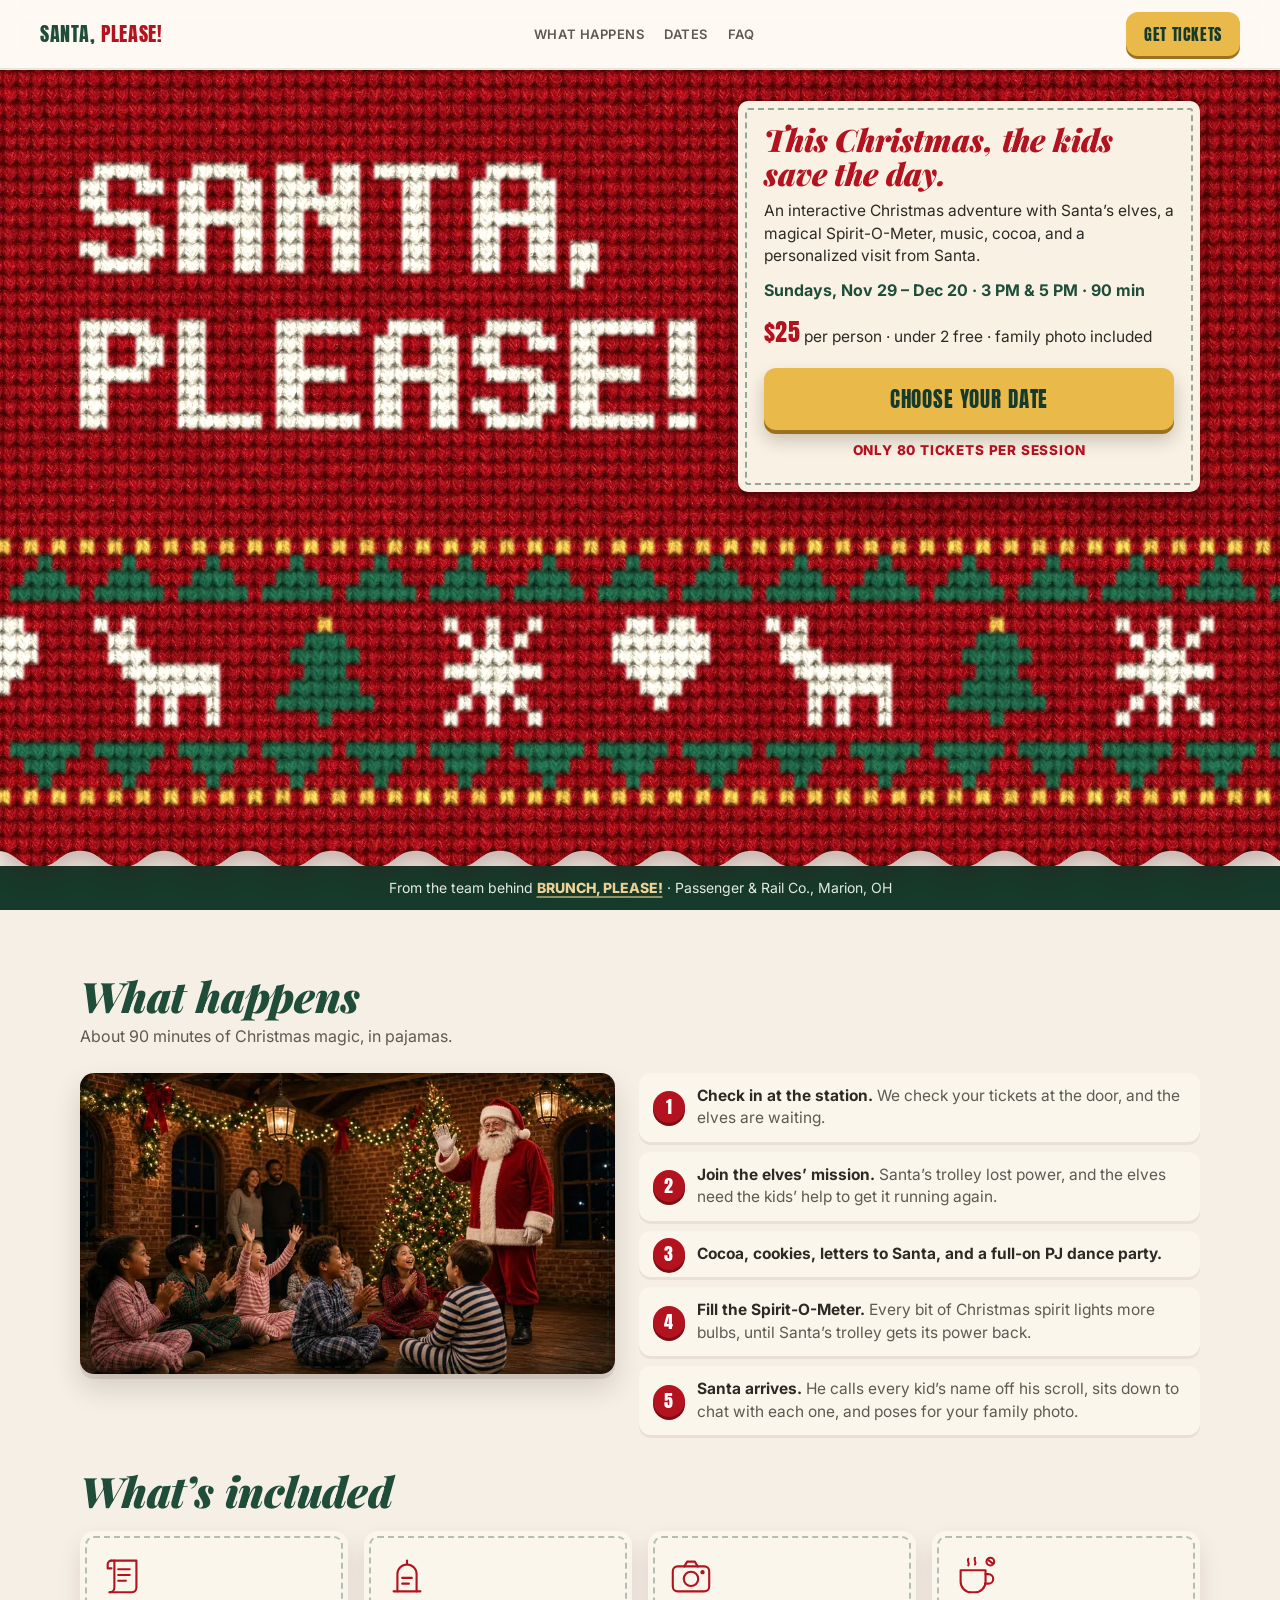
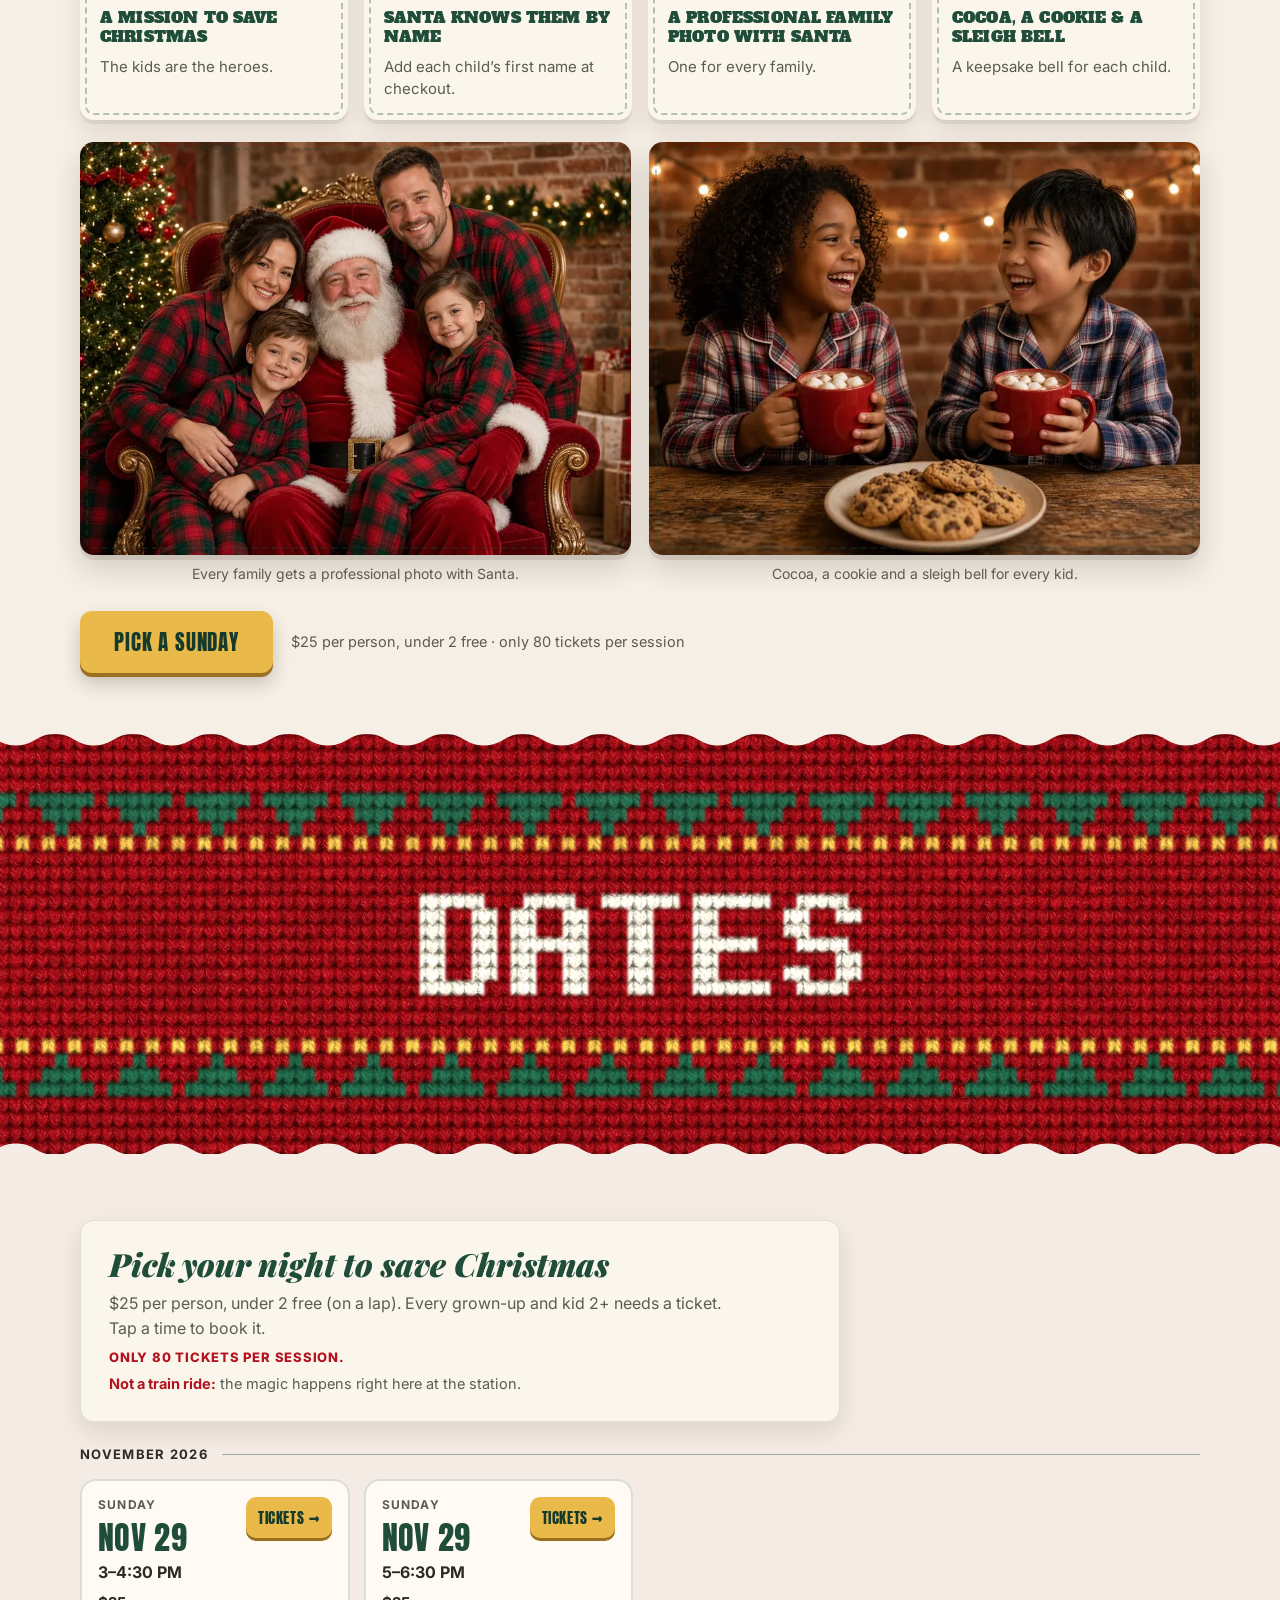
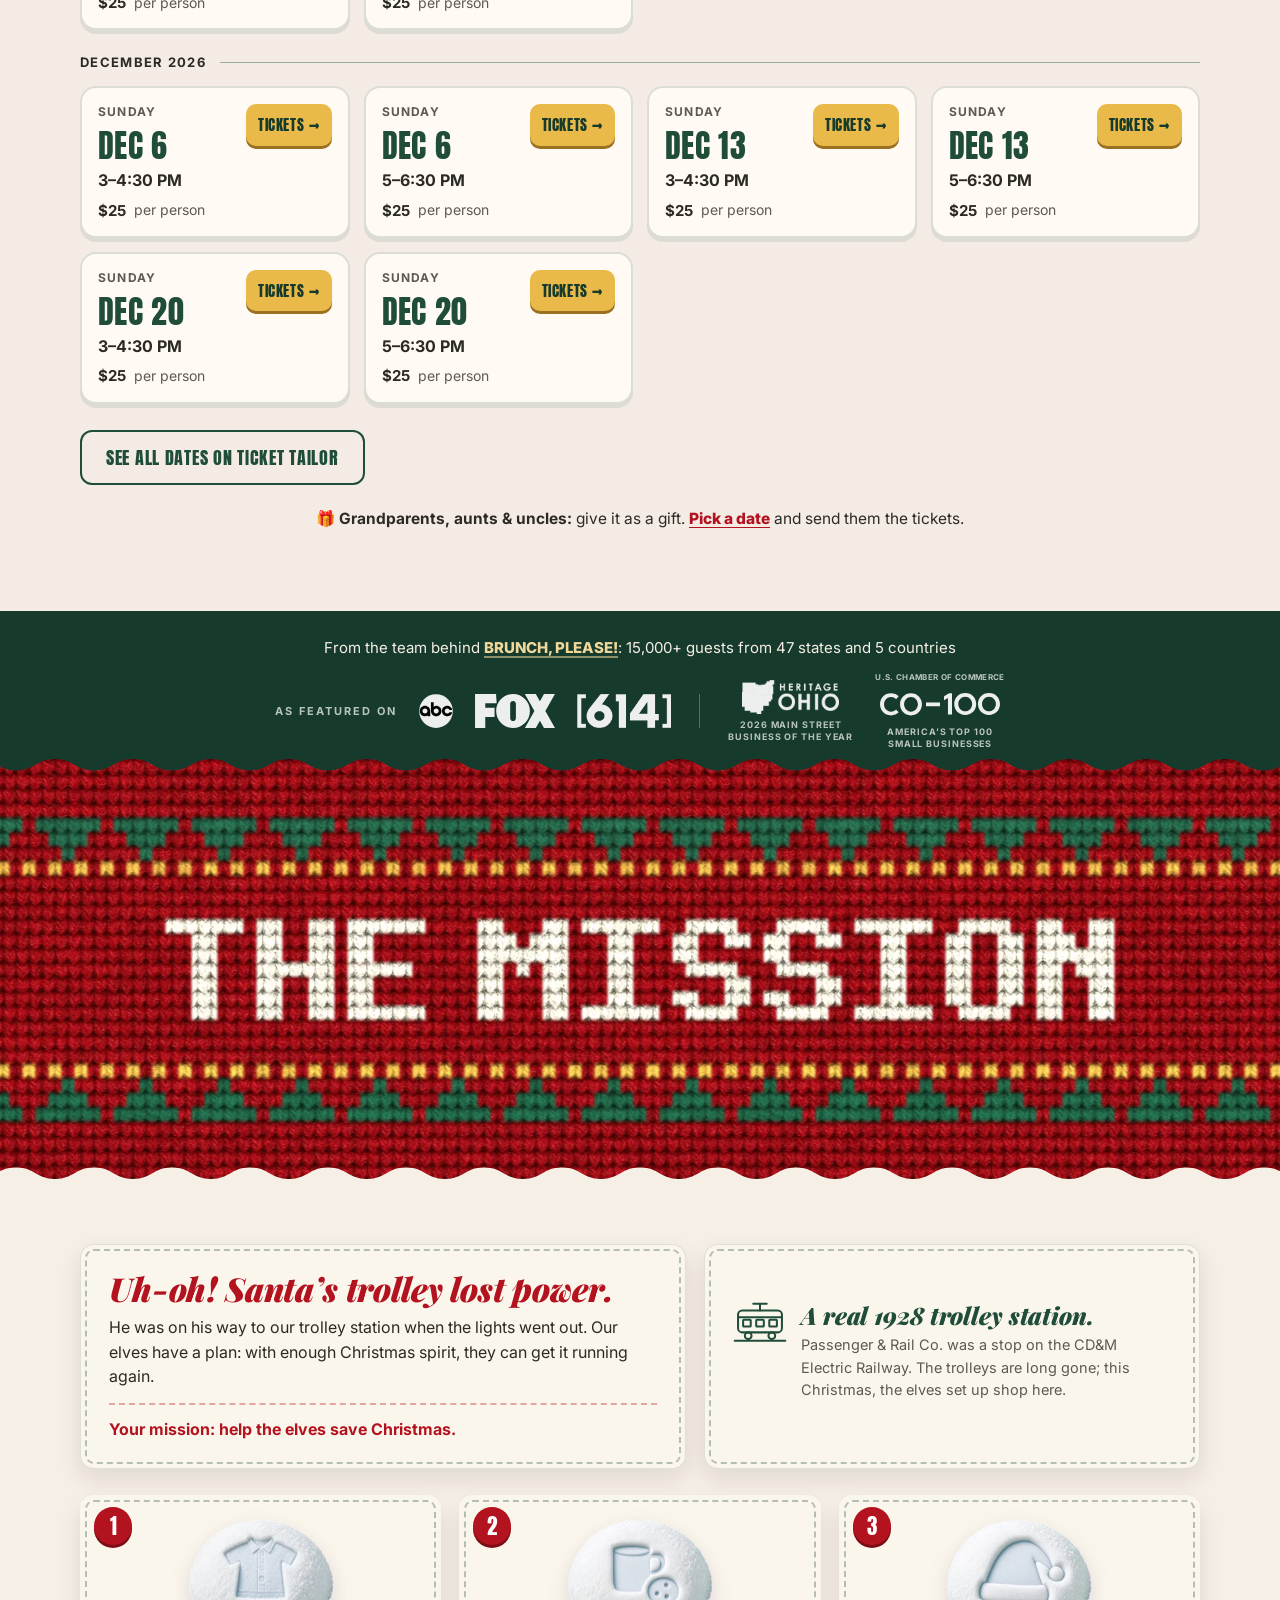
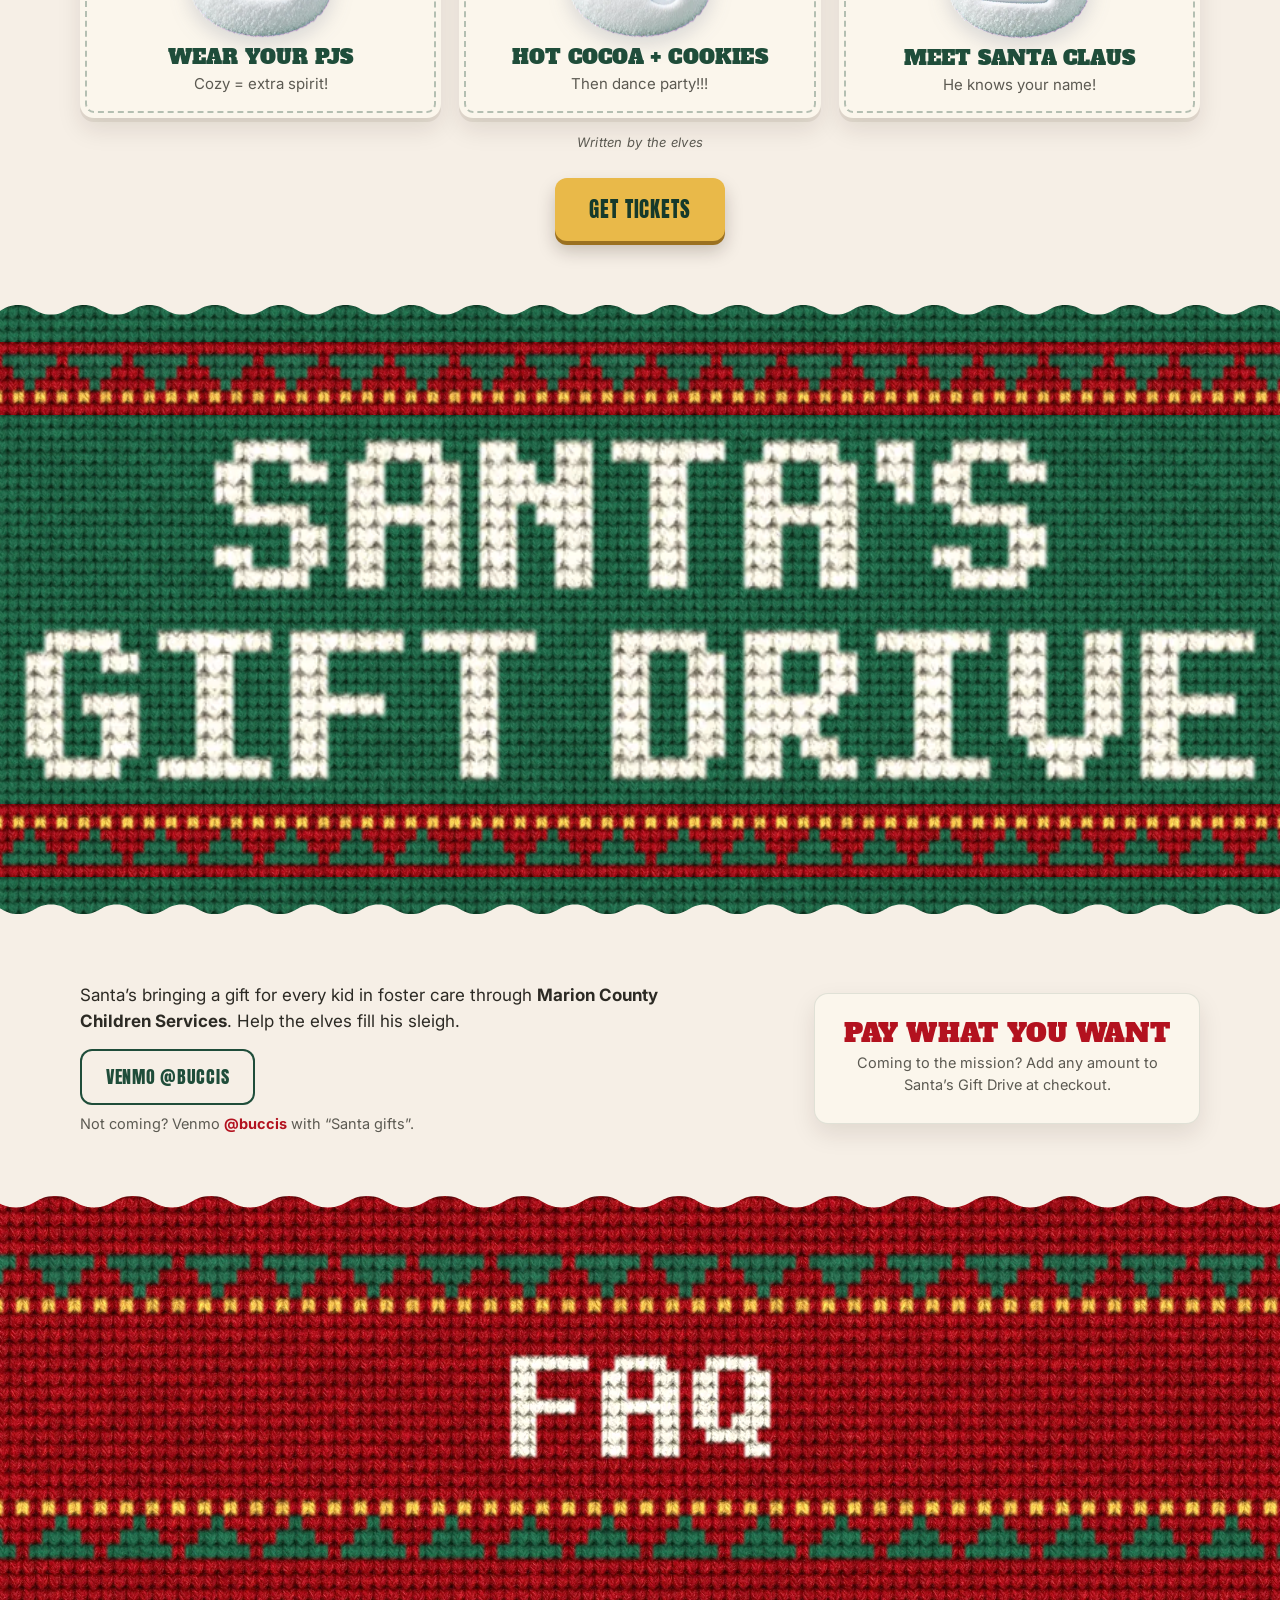
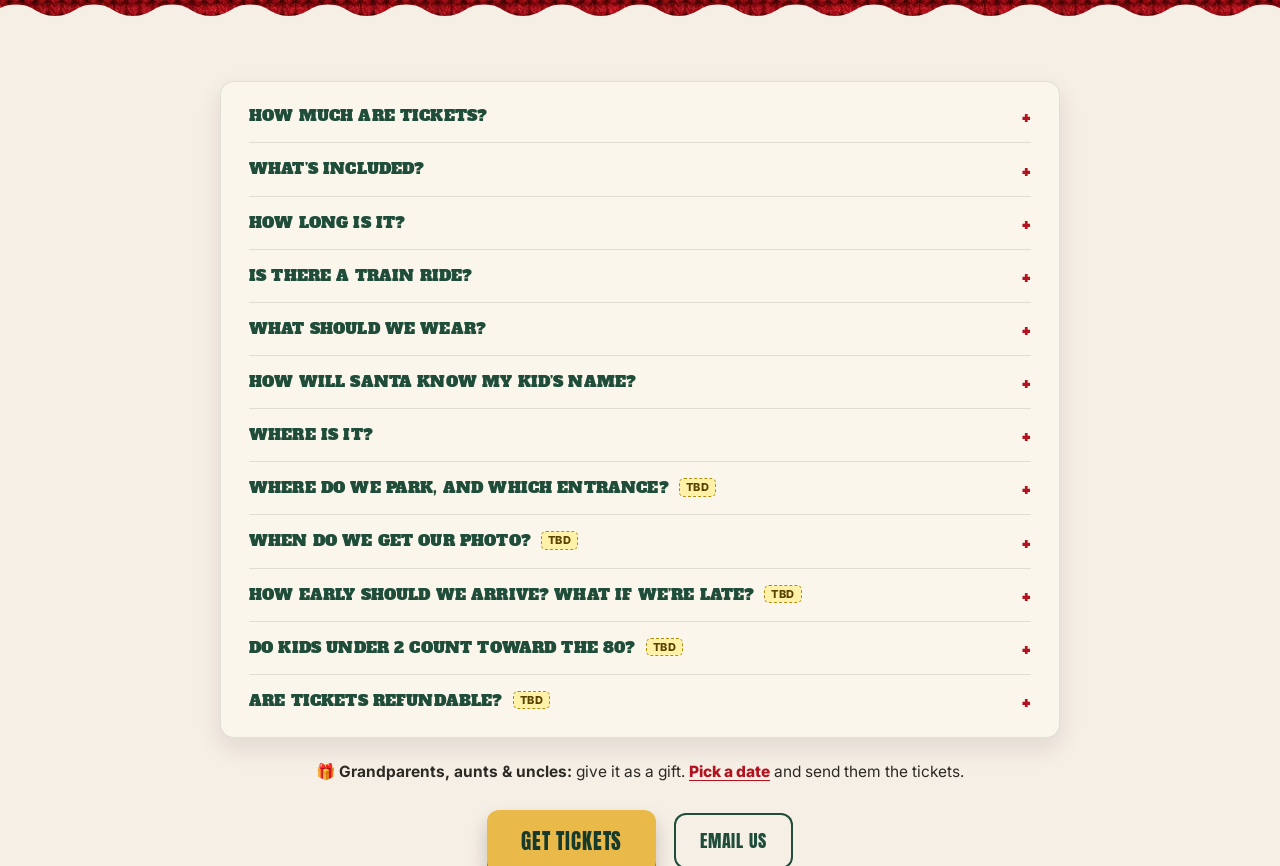
==== commit 5c77acb5: "santaplz v2 preview r8: AI placeholder photos, Santa's elves, gift line, FAQ TBDs" ====
--- a/preview/santaplz-v2-04daf6fe02/index.html
+++ b/preview/santaplz-v2-04daf6fe02/index.html
@@ -1154,6 +1154,21 @@
   #sp .gets h3 { font-size:13.5px; }
 }
 
+/* r8: AI placeholder photos, gift line, FAQ TBD markers */
+#sp .wh-grid { display:grid; grid-template-columns:1fr 1.05fr; gap:24px; align-items:start; margin-bottom:34px; }
+#sp .wh-grid .seq { margin:0; }
+#sp .ph-fig { margin:0; }
+#sp .ph-fig img { display:block; width:100%; height:auto; border-radius:14px; box-shadow:0 5px 0 rgba(60,40,20,.10), 0 14px 28px rgba(40,24,10,.16); outline:2px dashed rgba(31,77,58,.30); outline-offset:-8px; }
+#sp .ph-fig figcaption { margin-top:8px; font-size:14px; color:var(--muted); text-align:center; }
+#sp .ph-a { position:sticky; top:84px; }
+#sp .ph-row { display:grid; grid-template-columns:1fr 1fr; gap:18px; margin:22px 0 0; }
+#sp .giftline { margin:22px 0 0; font-size:15.5px; color:var(--ink); text-align:center; }
+#sp .giftline a { color:var(--clay) !important; font-weight:800; text-decoration:underline !important; text-underline-offset:3px; }
+#sp summary .tbd { font-family:Inter,system-ui,sans-serif; font-size:11px; letter-spacing:.04em; margin-left:6px; vertical-align:2px; }
+#sp .tbd { display:inline-block; background:#fff1a8; color:#5a4300; font-weight:800; padding:1px 6px; border-radius:4px; outline:1px dashed #b38f00; }
+@media (max-width:900px){ #sp .wh-grid { grid-template-columns:1fr; gap:16px; } #sp .ph-a { position:static; } }
+@media (max-width:760px){ #sp .ph-row { grid-template-columns:1fr; gap:14px; } #sp .giftline { font-size:14.5px; } }
+
 /* sticky Get Tickets bar (mobile only, CSS only) */
 #sp .stick { display:none; }
 @media (max-width:760px){
@@ -1215,7 +1230,7 @@
       <img class="knit-title" src="https://thesgtpepper.github.io/brunchplz-events/assets/santaplz/v2/knit_title.webp" width="1154" height="505" alt="" aria-hidden="true" fetchpriority="high">
       <div class="tag">
         <p class="hl">This Christmas, the kids save the day.</p>
-        <p class="pitch">An interactive Christmas adventure with mischievous elves, a magical Spirit-O-Meter, music, cocoa, and a personalized visit from Santa.</p>
+        <p class="pitch">An interactive Christmas adventure with Santa’s elves, a magical Spirit-O-Meter, music, cocoa, and a personalized visit from Santa.</p>
         <p class="when"><span class="nw">Sundays, Nov 29 – Dec 20</span> · <span class="nw">3 PM &amp; 5 PM · 90 min</span></p>
         <p class="price"><span class="nw"><b>$25</b> per person · under 2 free</span> · <span class="nw">family photo included</span></p>
         <div class="ctas"><a class="pill go" href="#dates">Choose your date</a></div>
@@ -1232,6 +1247,8 @@
     <div class="wrap">
       <h2>What happens</h2>
       <p class="lede">About 90 minutes of Christmas magic, in pajamas.</p>
+      <div class="wh-grid">
+      <figure class="ph-fig ph-a"><!-- AI PLACEHOLDER: ai_station_santa (swap for a real photo before publishing) --><img src="https://thesgtpepper.github.io/brunchplz-events/assets/santaplz/v2/ai_station_santa_800.webp" srcset="https://thesgtpepper.github.io/brunchplz-events/assets/santaplz/v2/ai_station_santa_800.webp 800w, https://thesgtpepper.github.io/brunchplz-events/assets/santaplz/v2/ai_station_santa_1280.webp 1280w" sizes="(max-width:760px) 100vw, 560px" width="1280" height="720" alt="Kids in pajamas cheering as Santa arrives in a Christmas-decorated brick trolley station" loading="lazy" decoding="async"></figure>
       <ol class="seq">
         <li><b>Check in at the station.</b> We check your tickets at the door, and the elves are waiting.</li>
         <li><b>Join the elves’ mission.</b> Santa’s trolley lost power, and the elves need the kids’ help to get it running again.</li>
@@ -1239,6 +1256,7 @@
         <li><b>Fill the Spirit-O-Meter.</b> Every bit of Christmas spirit lights more bulbs, until Santa’s trolley gets its power back.</li>
         <li><b>Santa arrives.</b> He calls every kid’s name off his scroll, sits down to chat with each one, and poses for your family photo.</li>
       </ol>
+      </div>
       <h2 class="h2b">What’s included</h2>
       <ul class="gets">
         <li><svg viewBox="0 0 48 48" aria-hidden="true"><path d="M12 8h26v28a5 5 0 0 1-5 5H10"/><path d="M12 8a4 4 0 0 0-4 4v4h4"/><path d="M10 41a5 5 0 0 0 5-5V8"/><path d="M19 17h12M19 23h12M19 29h8"/></svg><h3>A mission to save Christmas</h3><p>The kids are the heroes.</p></li>
@@ -1246,6 +1264,10 @@
         <li><svg viewBox="0 0 48 48" aria-hidden="true"><rect x="5" y="14" width="38" height="26" rx="5"/><path d="M17 14l3-5h8l3 5"/><circle cx="24" cy="27" r="7.5"/><circle cx="36" cy="20" r="1.2"/></svg><h3>A professional family photo with Santa</h3><p>One for every family.</p></li>
         <li><svg viewBox="0 0 48 48" aria-hidden="true"><path d="M9 18h26v12a11 11 0 0 1-11 11h-4A11 11 0 0 1 9 30z"/><path d="M35 22h3a5 5 0 0 1 0 10h-3.5"/><path d="M17 6c-2 3 2 4 0 7M24 5c-2 3 2 4 0 7"/><circle cx="40" cy="9" r="4"/><path d="M38 7.5l4 3"/></svg><h3>Cocoa, a cookie &amp; a sleigh bell</h3><p>A keepsake bell for each child.</p></li>
       </ul>
+      <div class="ph-row">
+        <figure class="ph-fig"><!-- AI PLACEHOLDER: ai_family_santa (swap for a real Santa photo before publishing) --><img src="https://thesgtpepper.github.io/brunchplz-events/assets/santaplz/v2/ai_family_santa_800.webp" width="800" height="600" alt="A family in matching plaid pajamas posing with Santa in a red velvet chair" loading="lazy" decoding="async"><figcaption>Every family gets a professional photo with Santa.</figcaption></figure>
+        <figure class="ph-fig"><!-- AI PLACEHOLDER: ai_cocoa_kids (swap for a real photo before publishing) --><img src="https://thesgtpepper.github.io/brunchplz-events/assets/santaplz/v2/ai_cocoa_kids_800.webp" width="800" height="600" alt="Two kids in pajamas laughing over mugs of hot cocoa and a plate of cookies" loading="lazy" decoding="async"><figcaption>Cocoa, a cookie and a sleigh bell for every kid.</figcaption></figure>
+      </div>
       <div class="cta-row"><a class="pill go" href="#dates">Pick a Sunday</a><p class="aside">$25 per person, under 2 free · only 80 tickets per session</p></div>
     </div>
   </section>
@@ -1261,6 +1283,7 @@
       </div>
       <div class="grid"><div class="month">November 2026</div><a class="dcard" href="https://www.tickettailor.com/checkout/view-event/id/9486263/chk/97099aa31a48703edecff59386bf85be/" target="_blank" rel="noopener" aria-label="Sun Nov 29, 3:00 PM - 4:30 PM, $25 per person"><span class="dc-d"><span class="dow">Sunday</span><span class="dt">Nov 29</span></span><span class="dc-t">3–4:30 PM</span><span class="dc-p"><b>$25</b> per person</span><span class="dc-go" aria-hidden="true">Tickets →</span></a><a class="dcard" href="https://www.tickettailor.com/checkout/view-event/id/9486264/chk/7db5a8ae340107e8e1ed394c45bb4345/" target="_blank" rel="noopener" aria-label="Sun Nov 29, 5:00 PM - 6:30 PM, $25 per person"><span class="dc-d"><span class="dow">Sunday</span><span class="dt">Nov 29</span></span><span class="dc-t">5–6:30 PM</span><span class="dc-p"><b>$25</b> per person</span><span class="dc-go" aria-hidden="true">Tickets →</span></a><div class="month">December 2026</div><a class="dcard" href="https://www.tickettailor.com/checkout/view-event/id/9486265/chk/375739ff8d6689b98bb765352e80364e/" target="_blank" rel="noopener" aria-label="Sun Dec 6, 3:00 PM - 4:30 PM, $25 per person"><span class="dc-d"><span class="dow">Sunday</span><span class="dt">Dec 6</span></span><span class="dc-t">3–4:30 PM</span><span class="dc-p"><b>$25</b> per person</span><span class="dc-go" aria-hidden="true">Tickets →</span></a><a class="dcard" href="https://www.tickettailor.com/checkout/view-event/id/9486266/chk/b31f7c939c40e42e168a29ea81fdb68b/" target="_blank" rel="noopener" aria-label="Sun Dec 6, 5:00 PM - 6:30 PM, $25 per person"><span class="dc-d"><span class="dow">Sunday</span><span class="dt">Dec 6</span></span><span class="dc-t">5–6:30 PM</span><span class="dc-p"><b>$25</b> per person</span><span class="dc-go" aria-hidden="true">Tickets →</span></a><a class="dcard" href="https://www.tickettailor.com/checkout/view-event/id/9486267/chk/36b084fd858b83221be6c92d4c2ae784/" target="_blank" rel="noopener" aria-label="Sun Dec 13, 3:00 PM - 4:30 PM, $25 per person"><span class="dc-d"><span class="dow">Sunday</span><span class="dt">Dec 13</span></span><span class="dc-t">3–4:30 PM</span><span class="dc-p"><b>$25</b> per person</span><span class="dc-go" aria-hidden="true">Tickets →</span></a><a class="dcard" href="https://www.tickettailor.com/checkout/view-event/id/9486268/chk/13d9156dcb1793497cabb1e00a4dd06c/" target="_blank" rel="noopener" aria-label="Sun Dec 13, 5:00 PM - 6:30 PM, $25 per person"><span class="dc-d"><span class="dow">Sunday</span><span class="dt">Dec 13</span></span><span class="dc-t">5–6:30 PM</span><span class="dc-p"><b>$25</b> per person</span><span class="dc-go" aria-hidden="true">Tickets →</span></a><a class="dcard" href="https://www.tickettailor.com/checkout/view-event/id/9486269/chk/115450f4bd569f3c97042eb76fdd7a03/" target="_blank" rel="noopener" aria-label="Sun Dec 20, 3:00 PM - 4:30 PM, $25 per person"><span class="dc-d"><span class="dow">Sunday</span><span class="dt">Dec 20</span></span><span class="dc-t">3–4:30 PM</span><span class="dc-p"><b>$25</b> per person</span><span class="dc-go" aria-hidden="true">Tickets →</span></a><a class="dcard" href="https://www.tickettailor.com/checkout/view-event/id/9486270/chk/befc9c9b5a726f012de7aae224d1a8c4/" target="_blank" rel="noopener" aria-label="Sun Dec 20, 5:00 PM - 6:30 PM, $25 per person"><span class="dc-d"><span class="dow">Sunday</span><span class="dt">Dec 20</span></span><span class="dc-t">5–6:30 PM</span><span class="dc-p"><b>$25</b> per person</span><span class="dc-go" aria-hidden="true">Tickets →</span></a></div>
       <div class="cta-row"><a class="pill" href="https://buytickets.at/passengerrailchristmasbar/2538609" target="_blank" rel="noopener">See all dates on Ticket Tailor</a></div>
+      <p class="giftline">🎁 <b>Grandparents, aunts &amp; uncles:</b> give it as a gift. <a href="#dates">Pick a date</a> and send them the tickets.</p>
     </div>
   </section>
 
@@ -1319,8 +1342,13 @@
         <details><summary>What should we wear?</summary><p>Pajamas are the vibe, but not required. Please, not the kind with the button-up booty flap. I’m looking at you.</p></details>
         <details><summary>How will Santa know my kid’s name?</summary><p>Checkout asks a few optional questions for each ticket: your child’s first name, something they’re proud of this year, and what they’re hoping for. Answers stay private, on Santa’s cheat sheet only.</p></details>
         <details><summary>Where is it?</summary><p>Passenger &amp; Rail Co., at the rear of Bucci’s Italian Scratch Kitchen in Marion, Ohio.</p></details>
-        <details><summary>Are tickets refundable?</summary><p>All sales are final, but you can transfer your tickets to a friend. Just have them email <a href="mailto:hello@brunchplz.com">hello@brunchplz.com</a> with their children’s info.</p></details>
+        <details class="tbd-q"><summary>Where do we park, and which entrance? <span class="tbd">TBD</span></summary><p><span class="tbd">[TBD: parking and which entrance to use]</span></p></details>
+        <details class="tbd-q"><summary>When do we get our photo? <span class="tbd">TBD</span></summary><p><span class="tbd">[TBD: photo format, how many, and how/when it is delivered]</span></p></details>
+        <details class="tbd-q"><summary>How early should we arrive? What if we’re late? <span class="tbd">TBD</span></summary><p><span class="tbd">[TBD: arrival time and late policy]</span></p></details>
+        <details class="tbd-q"><summary>Do kids under 2 count toward the 80? <span class="tbd">TBD</span></summary><p><span class="tbd">[TBD: whether lap infants count toward the 80-ticket cap]</span></p></details>
+        <details class="tbd-q"><summary>Are tickets refundable? <span class="tbd">TBD</span></summary><p><span class="tbd">[TBD: confirm refund / date-change policy]</span> All sales are final, but you can transfer your tickets to a friend. Just have them email <a href="mailto:hello@brunchplz.com">hello@brunchplz.com</a> with their children’s info.</p></details>
       </div>
+      <p class="giftline">🎁 <b>Grandparents, aunts &amp; uncles:</b> give it as a gift. <a href="#dates">Pick a date</a> and send them the tickets.</p>
       <div class="cta-row"><a class="pill go" href="#dates">Get tickets</a><a class="pill" href="mailto:hello@brunchplz.com?subject=SANTA%2C%20PLEASE!%20question">Email us</a></div>
     </div>
   </section>
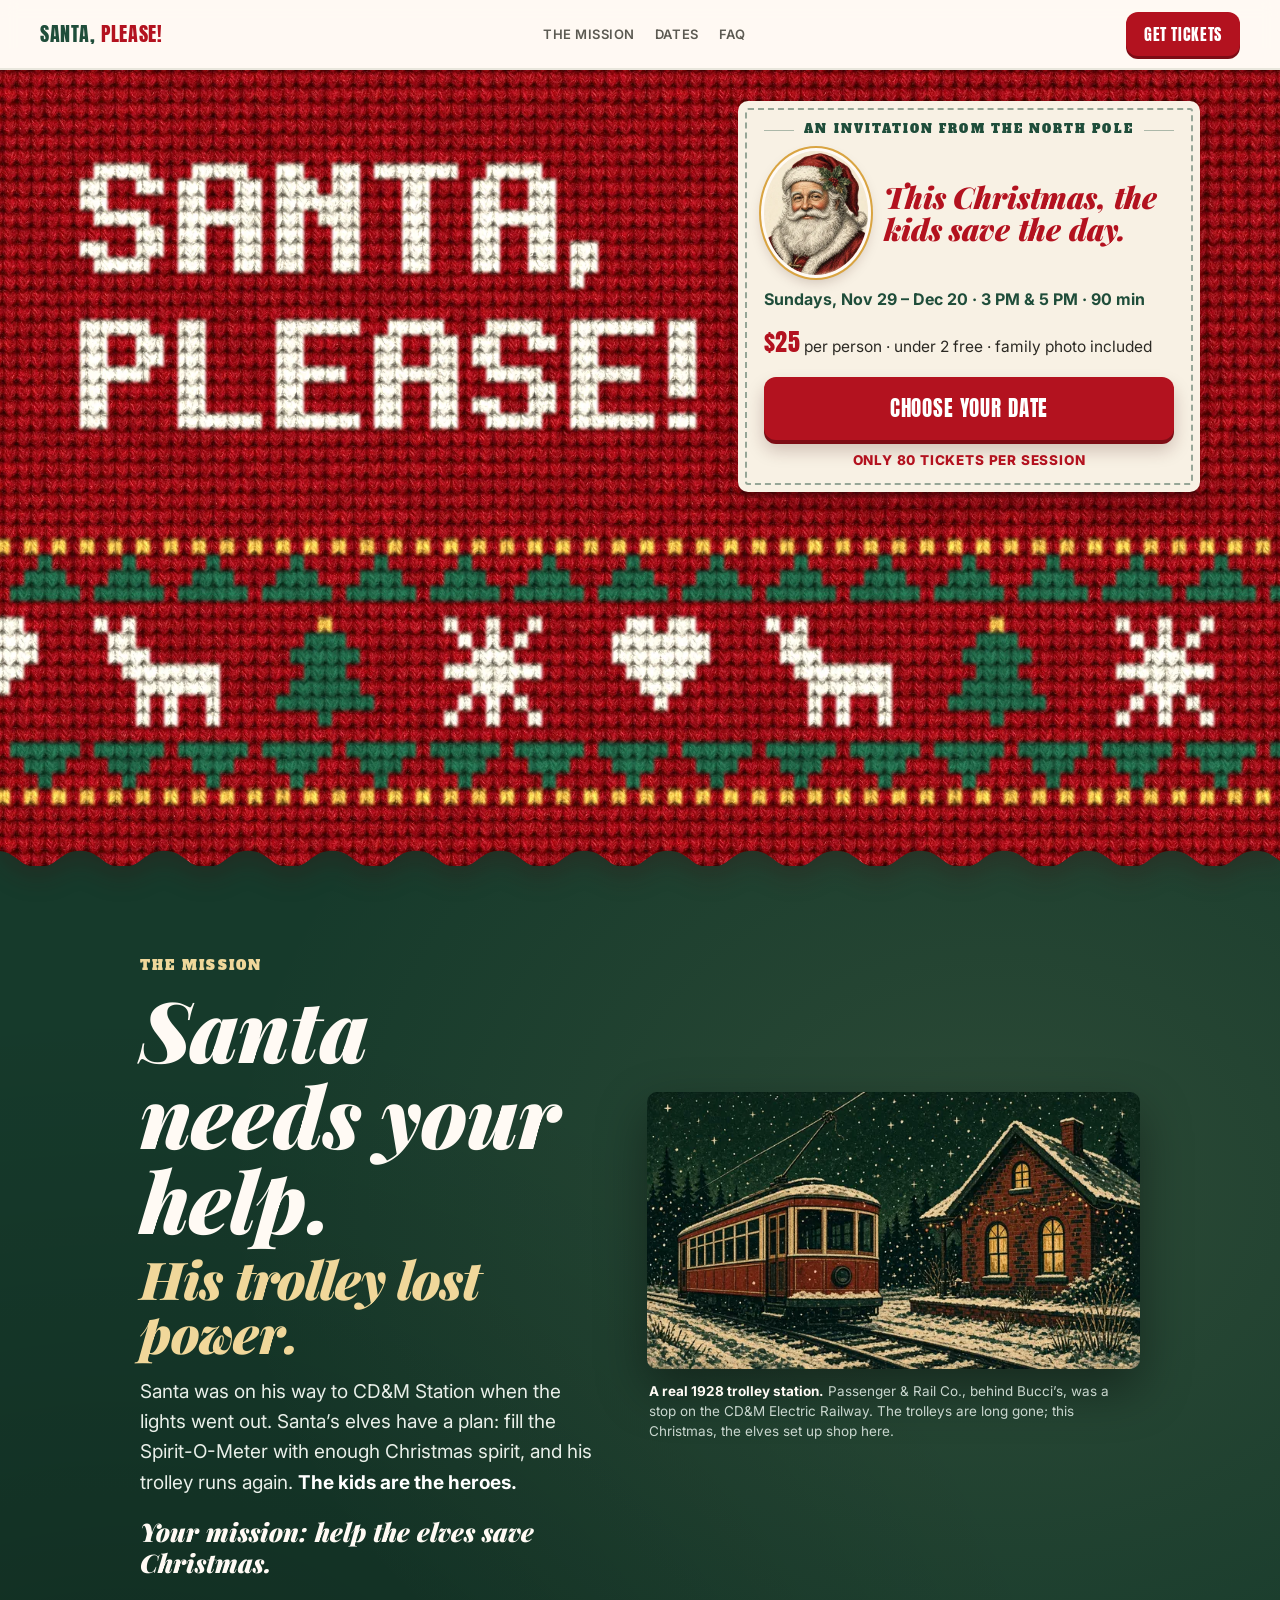
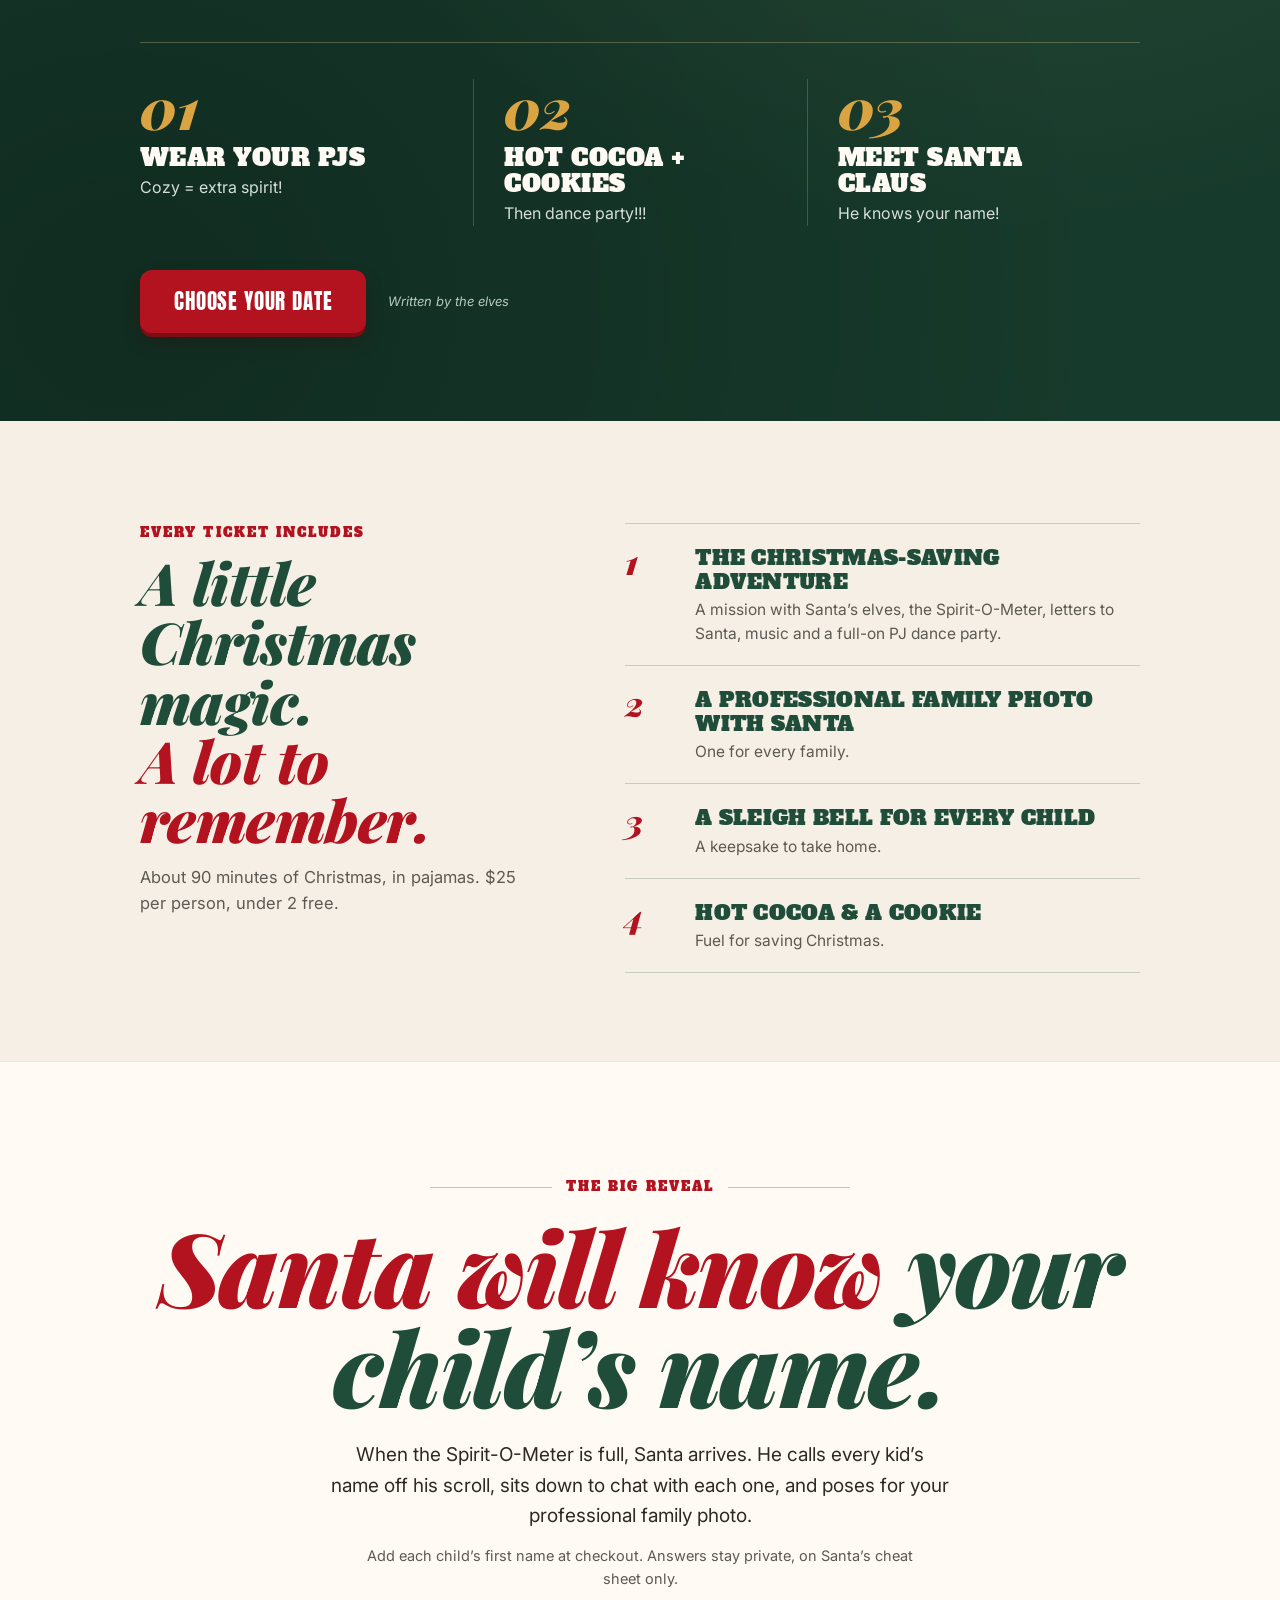
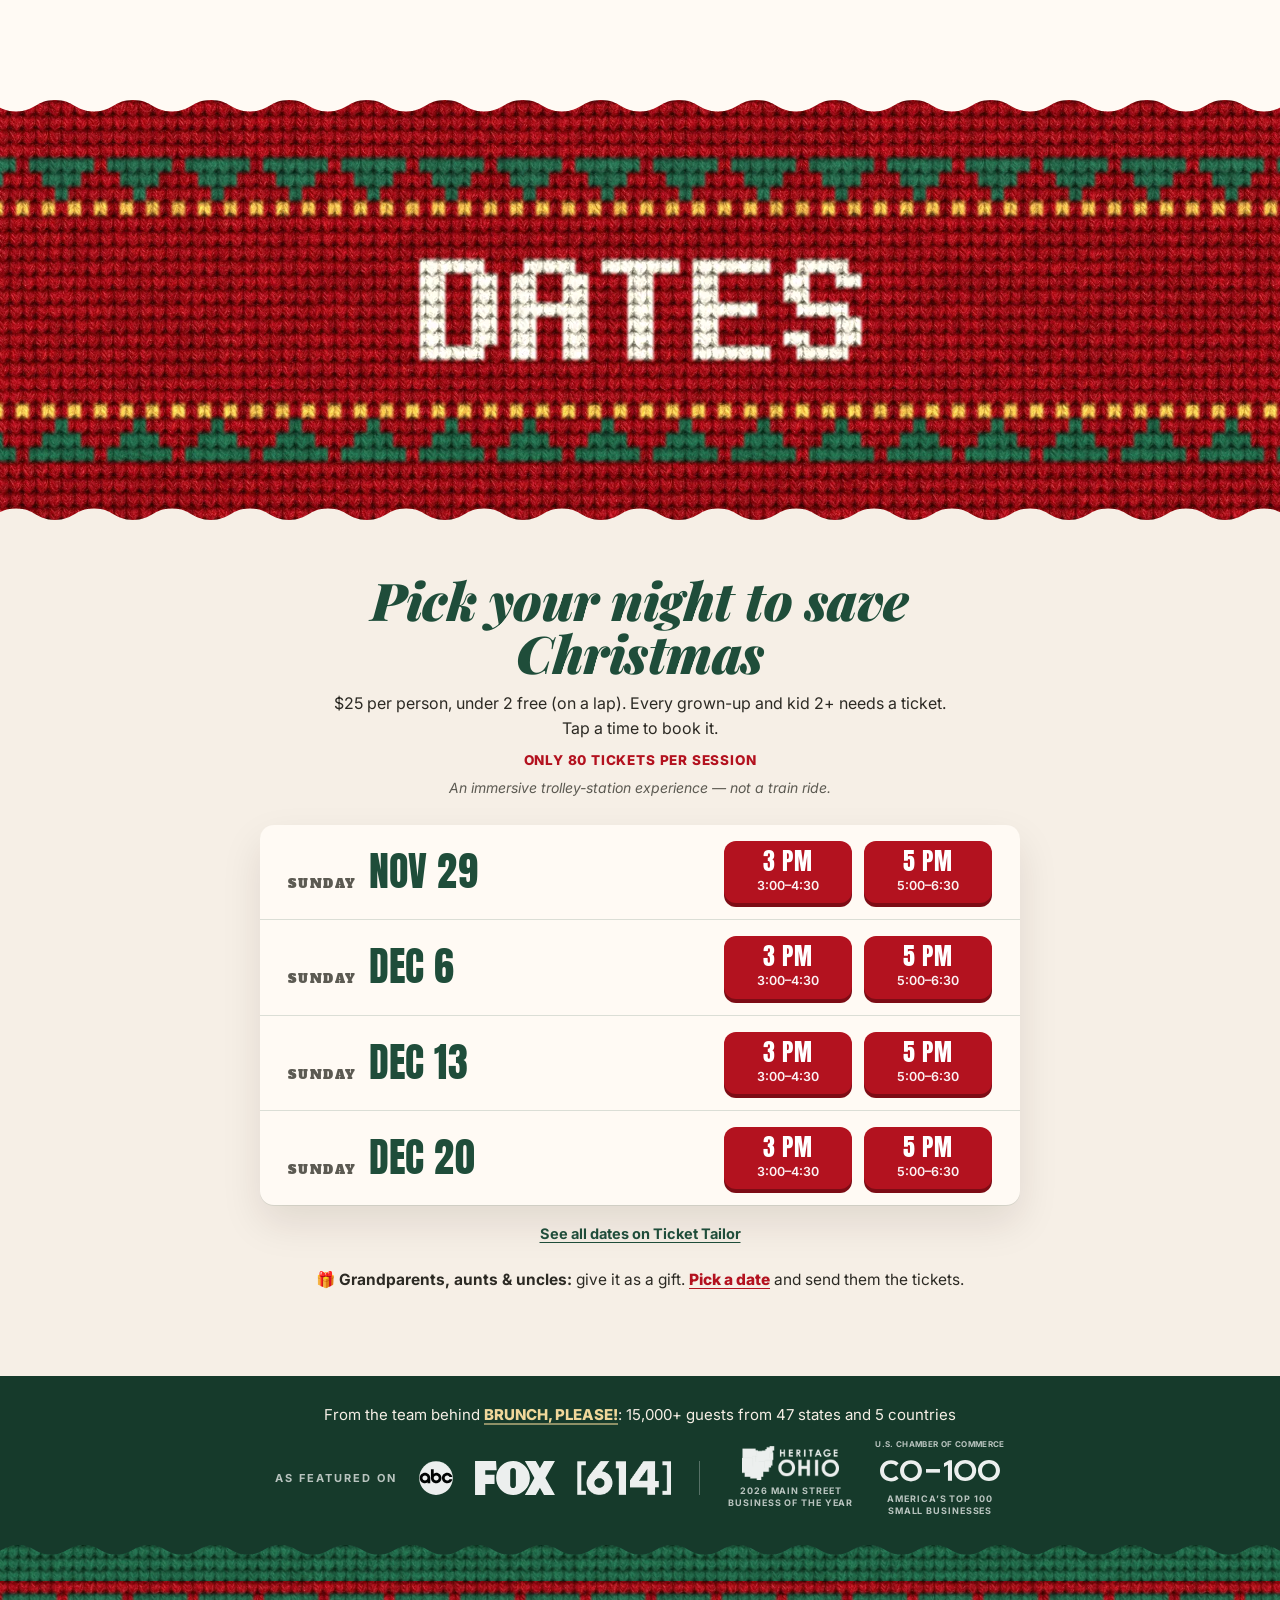
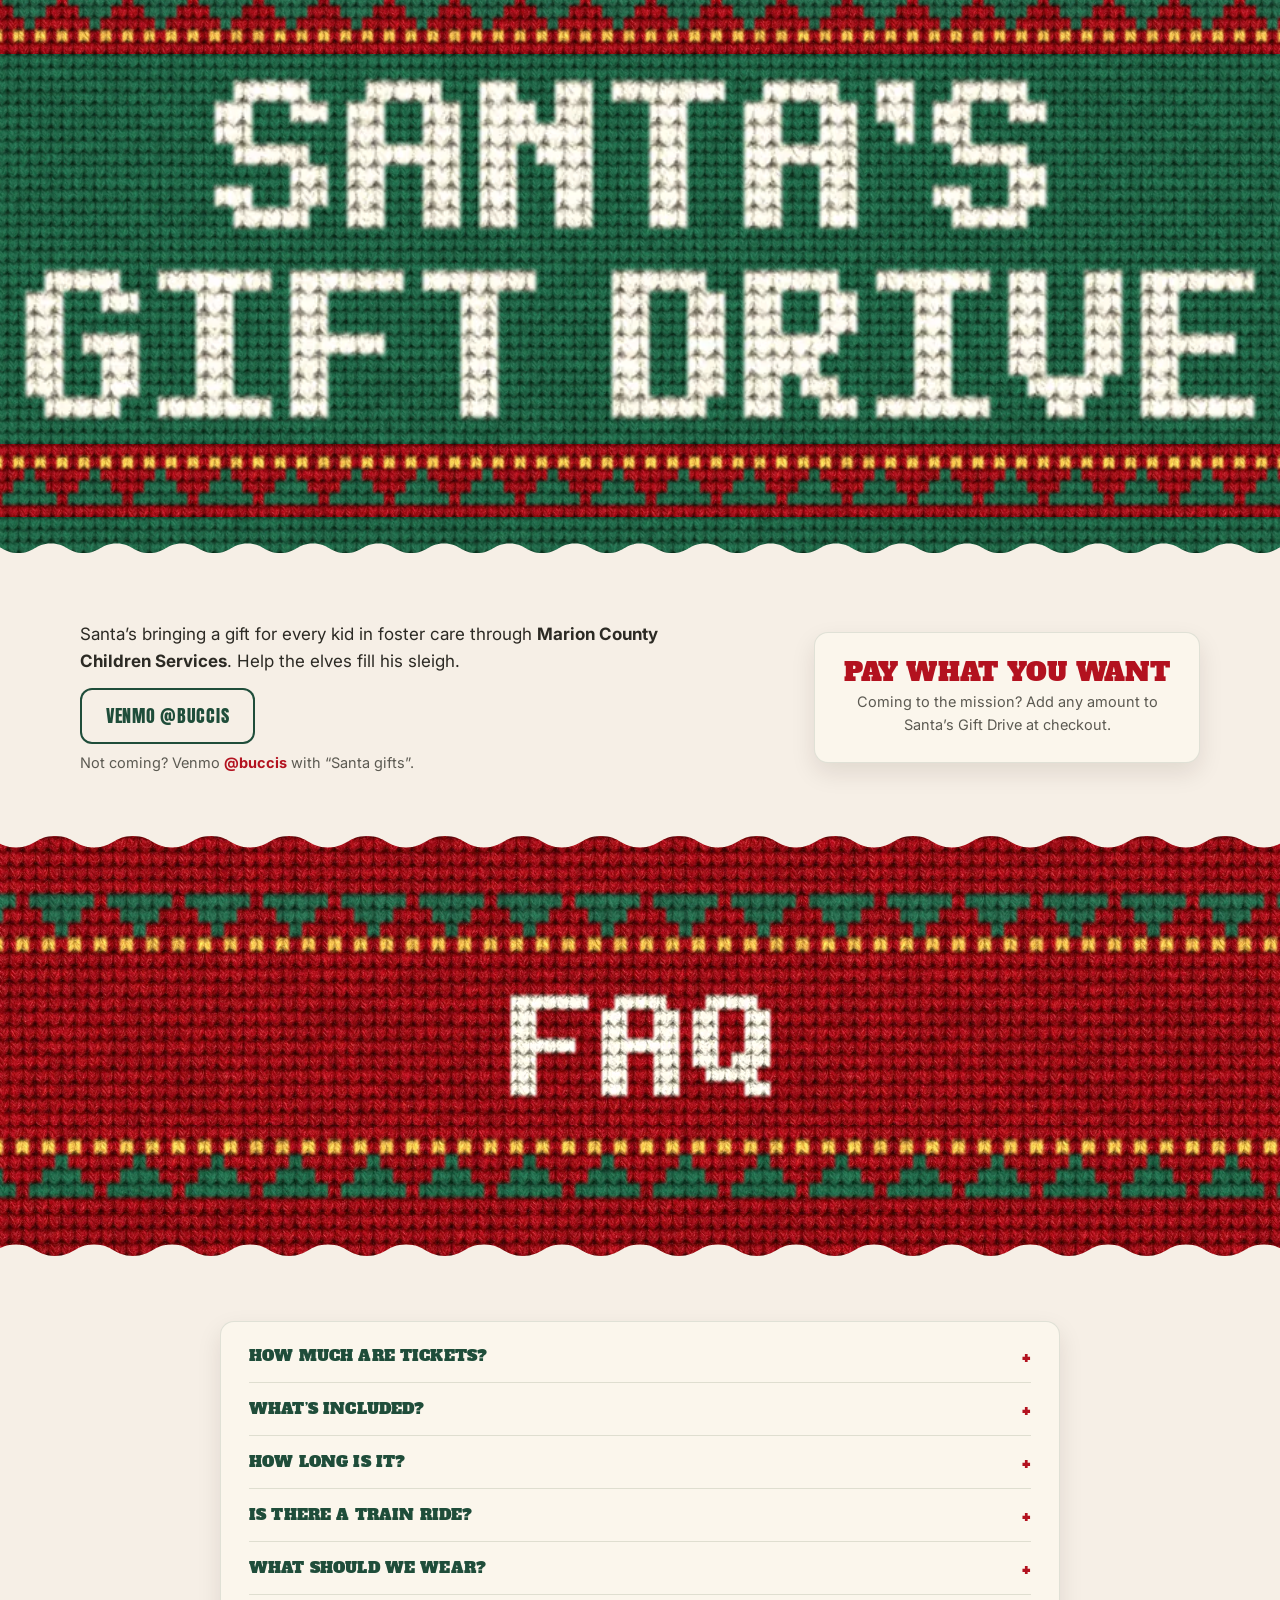
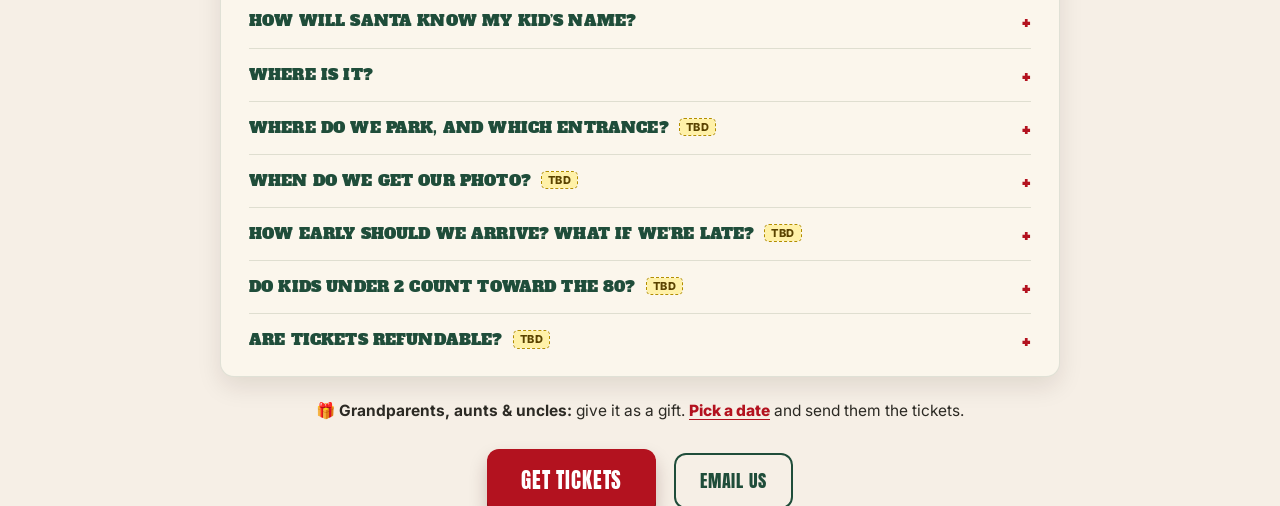
==== commit 6b27b6c5: "santaplz hidden preview v3: editorial storybook rework, illustrated placeholders, booth-row tickets" ====
--- a/preview/santaplz-v2-04daf6fe02/index.html
+++ b/preview/santaplz-v2-04daf6fe02/index.html
@@ -1,4 +1,4 @@
-<!doctype html><html lang="en"><head><meta charset="utf-8"><meta name="viewport" content="width=device-width,initial-scale=1"><meta name="robots" content="noindex,nofollow,noarchive"><title>PREVIEW: SANTA, PLEASE! v2</title><meta property="og:title" content="SANTA, PLEASE! Kids save Christmas in their PJs &amp; meet Santa"><meta property="og:description" content="Sundays Nov 29 – Dec 20 at Passenger &amp; Rail Co., Marion, OH. Cocoa, cookies, a sleigh bell and a family photo with Santa. $25 per person, under 2 free."><meta property="og:image" content="https://thesgtpepper.github.io/brunchplz-events/assets/santaplz/v2/og_santaplz_1200x630.jpg"><meta property="og:image:width" content="1200"><meta property="og:image:height" content="630"><style>body{margin:0;font-family:Georgia,serif;font-size:18px;letter-spacing:.03em;line-height:1.8;color:#333;background:#fff}
+<!doctype html><html lang="en"><head><meta charset="utf-8"><meta name="viewport" content="width=device-width,initial-scale=1"><meta name="robots" content="noindex,nofollow,noarchive"><title>PREVIEW: SANTA, PLEASE! v3</title><meta property="og:title" content="SANTA, PLEASE! Kids save Christmas in their PJs &amp; meet Santa"><meta property="og:description" content="Sundays Nov 29 – Dec 20 at Passenger &amp; Rail Co., Marion, OH. Cocoa, cookies, a sleigh bell and a family photo with Santa. $25 per person, under 2 free."><meta property="og:image" content="https://thesgtpepper.github.io/brunchplz-events/assets/santaplz/v2/og_santaplz_1200x630.jpg"><meta property="og:image:width" content="1200"><meta property="og:image:height" content="630"><style>body{margin:0;font-family:Georgia,serif;font-size:18px;letter-spacing:.03em;line-height:1.8;color:#333;background:#fff}
 p{margin:0 0 1.2em} a{color:#06c;text-decoration:underline} h2{font-size:44px;letter-spacing:.1em} ul{padding-left:2em}
 .page-section{padding:66px 0}.content-wrapper{max-width:1200px;margin:0 auto;padding:0 4vw}</style><style>/* SANTA, PLEASE! — paste into Squarespace: Website > Website Tools > Custom CSS (works on every plan, including Basic).
    santaplz.com is a one-page site, and the code block brings its own nav bar and footer,
@@ -17,8 +17,8 @@
 .page-section:has(#sp) .content { padding: 0 !important; max-width: none !important; width: 100% !important; }
 /* hide the empty Squarespace sections left after the code section (blank space under the footer) */
 #page .page-section:not(:has(#sp)), #footer-sections { display: none !important; }
-</style></head><body><header id="header" class="header"></header><main><section class="page-section"><div class="content-wrapper"><div class="sqs-block code-block"><div class="sqs-block-content"><!-- SANTA, PLEASE! v2 funnel for Squarespace (BASIC plan: HTML + CSS only). Paste this whole file into ONE Code block. -->
-<link href="https://fonts.googleapis.com/css2?family=Anton&family=Archivo:wdth,wght@125,800;125,900&family=Inter:wght@400;500;600;700;800&family=Gochi+Hand&family=Alfa+Slab+One&family=Playfair+Display:ital,wght@1,900&display=swap" rel="stylesheet">
+</style></head><body><header id="header" class="header"></header><main><section class="page-section"><div class="content-wrapper"><div class="sqs-block code-block"><div class="sqs-block-content"><!-- SANTA, PLEASE! v3 for Squarespace (BASIC plan: HTML + CSS only). Paste this whole file into ONE Code block. -->
+<link href="https://fonts.googleapis.com/css2?family=Anton&family=Archivo:wdth,wght@125,800;125,900&family=Inter:wght@400;500;600;700;800&family=Alfa+Slab+One&family=Playfair+Display:ital,wght@1,900&display=swap" rel="stylesheet">
 <style>
 
 /* ===== Squarespace hardening: keep the page's look inside Squarespace, and keep it from touching Squarespace's header/footer ===== */
@@ -1006,53 +1006,18 @@
 #sp .kids { padding-top:clamp(40px,6vw,64px); }
 #sp .kids h2 { font-family:Archivo, Impact, sans-serif; font-weight:900; font-stretch:125%; font-variation-settings:"wdth" 125; text-transform:uppercase; color:var(--sage-dark); font-size:clamp(26px,3.4vw,38px); line-height:1; margin:0 0 6px; letter-spacing:.01em; }
 #sp .kids .lede { margin-bottom:24px; }
-#sp .gets { list-style:none; margin:0; display:grid; grid-template-columns:repeat(4,1fr); gap:16px; }
-#sp .gets li { background:#fbf6ec; border-radius:14px; outline:2px dashed rgba(31,77,58,.32); outline-offset:-7px; box-shadow:0 4px 0 rgba(60,40,20,.08), 0 12px 24px rgba(40,24,10,.10); padding:22px 20px 20px; display:flex; flex-direction:column; gap:10px; }
-#sp .gets svg { width:46px; height:46px; fill:none; stroke:var(--clay); stroke-width:2.2; stroke-linecap:round; stroke-linejoin:round; }
-#sp .gets h3 { margin:0; font-family:Inter, system-ui, sans-serif; font-size:18px; font-weight:800; line-height:1.2; color:var(--ink); }
-#sp .gets p { margin:0; font-size:15px; color:var(--muted); line-height:1.45; }
-#sp .byname { margin:22px 0 0; display:flex; gap:14px; align-items:center; background:var(--sage-dark); color:#fffaf4; border-radius:14px; padding:18px 22px; }
-#sp .byname img { width:86px; height:auto; flex:none; }
-#sp .byname p { margin:0; font-size:15px; color:#e8efe9; }
-#sp .byname p b { display:block; font-family:Archivo, Impact, sans-serif; font-weight:900; font-stretch:125%; font-variation-settings:"wdth" 125; font-size:clamp(19px,2vw,24px); color:var(--gold-soft); line-height:1.1; margin-bottom:4px; }
 
 /* dates */
 #sp .tickets .intro { margin-bottom:22px; }
 #sp .tickets .intro .lede { margin-bottom:6px; }
 #sp .notrain { font-size:14.5px; color:var(--muted); margin:6px 0 0; }
 #sp .notrain b { color:var(--clay); }
-#sp .grid { grid-template-columns:repeat(4,1fr); gap:14px; }
-#sp a.dcard, #sp .dcard { display:grid; grid-template-columns:1fr auto; grid-template-areas:"d go" "t t" "p p"; gap:6px 10px; align-items:center; background:#fffaf4; color:var(--ink) !important; border-radius:16px; padding:16px 16px 14px; min-height:132px; border:2px solid rgba(31,77,58,.16); box-shadow:0 4px 0 rgba(31,77,58,.10); transition:transform .15s, box-shadow .15s, border-color .15s; text-decoration:none !important; }
-#sp a.dcard:hover, #sp a.dcard:focus-visible { transform:translateY(-2px); border-color:var(--go-edge); box-shadow:0 6px 0 var(--go-edge); outline:none; }
-#sp a.dcard:active { transform:translateY(2px); box-shadow:0 1px 0 var(--go-edge); }
-#sp .dc-d { grid-area:d; display:flex; flex-direction:column; line-height:1; }
-#sp .dc-d .dow { font-size:12px; font-weight:700; letter-spacing:.1em; text-transform:uppercase; color:var(--muted); margin-bottom:4px; }
-#sp .dc-d .dt { font-family:Anton, Impact, sans-serif; font-size:32px; color:var(--sage-dark); letter-spacing:.01em; }
-#sp .dc-t { grid-area:t; font-size:16px; font-weight:700; color:var(--ink); }
-#sp .dc-p { grid-area:p; font-size:14px; color:var(--muted); display:flex; align-items:center; gap:8px; flex-wrap:wrap; }
-#sp .dc-p b { color:var(--ink); font-size:15px; }
 #sp .st { display:inline-block; font-size:11.5px; font-weight:800; letter-spacing:.08em; text-transform:uppercase; padding:3px 8px; border-radius:99px; }
 #sp .st.ok { background:#e2efe6; color:var(--sage-dark); }
 #sp .st.low { background:#fbe6c4; color:#7a4d00; }
 #sp .st.out { background:#eee; color:#777; }
-#sp .dc-go { grid-area:go; align-self:start; font-family:Anton, Impact, sans-serif; font-size:15px; letter-spacing:.04em; text-transform:uppercase; background:var(--go); color:var(--go-ink); border-radius:10px; padding:9px 12px; white-space:nowrap; box-shadow:0 3px 0 var(--go-edge); }
-#sp .dcard.off { opacity:.55; }
-#sp .dcard.off .dc-go { background:#ddd; color:#777; box-shadow:none; }
 
 /* mission + steps */
-#sp .story { max-width:none; margin:0; padding:0; border-left:0; background:none; border-radius:0; display:grid; grid-template-columns:1.1fr .9fr; gap:18px; align-items:stretch; }
-#sp .story .mc-h { font-family:Archivo, Impact, sans-serif; font-weight:900; font-stretch:125%; font-variation-settings:"wdth" 125; color:var(--clay); font-size:clamp(20px,2.2vw,26px); margin:0 0 8px; line-height:1.1; }
-#sp .story p { margin:0 0 10px; font-size:16px; line-height:1.55; }
-#sp .story p:first-child b { color:inherit; }
-#sp .story .hist b { color:var(--clay); }
-#sp .story .hist { font-size:14.5px; color:var(--muted); display:flex; gap:14px; align-items:flex-start; }
-#sp .story .hist svg { width:54px; flex:none; fill:none; stroke:var(--sage-dark); stroke-width:2.4; stroke-linecap:round; stroke-linejoin:round; }
-#sp .steps { list-style:none; margin:26px 0 0; display:grid; grid-template-columns:repeat(3,1fr); gap:18px; counter-reset:st; }
-#sp .steps li { position:relative; text-align:center; background:#fbf6ec; border-radius:14px; outline:2px dashed rgba(31,77,58,.32); outline-offset:-7px; padding:18px 16px 22px; box-shadow:0 4px 0 rgba(60,40,20,.08), 0 12px 24px rgba(40,24,10,.10); }
-#sp .steps li::before { counter-increment:st; content:counter(st); position:absolute; top:12px; left:14px; width:38px; height:38px; border-radius:50%; background:var(--clay); color:#fff; font-family:Anton, Impact, sans-serif; font-size:21px; line-height:38px; text-align:center; box-shadow:0 3px 0 var(--clay-dark); }
-#sp .steps img { width:150px; height:auto; display:block; margin:4px auto 6px; filter:drop-shadow(0 8px 10px rgba(60,80,110,.18)); }
-#sp .steps .elf { font-family:"Gochi Hand", Caveat, cursive; font-size:25px; line-height:1.1; color:var(--sage-dark); margin:0; }
-#sp .steps .elf small { display:block; font-size:19px; color:var(--muted); margin-top:4px; }
 #sp .elfsig { text-align:center; font-family:"Gochi Hand", cursive; color:var(--muted); font-size:17px; margin:14px 0 0; }
 
 /* gift drive (short) */
@@ -1082,11 +1047,6 @@
 #sp .bpline a.bpz, #sp .proof .pf-t a.bpz { color:var(--gold-soft) !important; font-weight:800; text-decoration:underline !important; text-decoration-thickness:2px !important; text-underline-offset:3px; text-decoration-color:rgba(240,215,154,.55) !important; white-space:nowrap; }
 #sp .bpline a.bpz:hover { color:#fff !important; }
 #sp .proof { padding-top:26px; padding-bottom:28px; margin-top:-22px; padding-top:calc(26px + 22px); z-index:8; }
-#sp .seq { list-style:none; counter-reset:sq; margin:0 0 34px; padding:0; display:grid; gap:10px; max-width:820px; }
-#sp .seq li { counter-increment:sq; position:relative; padding:12px 16px 12px 58px; background:#fbf6ec; border-radius:12px; font-size:15.5px; line-height:1.45; color:var(--muted); box-shadow:0 3px 0 rgba(60,40,20,.07); }
-#sp .seq li b { color:var(--ink); }
-#sp .seq li::before { content:counter(sq); position:absolute; left:14px; top:50%; transform:translateY(-50%); width:32px; height:32px; border-radius:50%; background:var(--clay); color:#fff; font-family:Anton, Impact, sans-serif; font-size:18px; line-height:32px; text-align:center; box-shadow:0 3px 0 var(--clay-dark); }
-#sp .kids .h2b { margin-top:6px; margin-bottom:18px; }
 @media (max-width:760px){
   #sp .hero .tag { height:auto; }
   #sp .hero .hl { font-size:22px; margin-bottom:8px; }
@@ -1097,8 +1057,6 @@
   #sp .hero .price b { font-size:21px; }
   #sp .hero .ctas { margin-top:12px; }
   #sp .bpline { font-size:13px; padding:10px 14px; }
-  #sp .seq li { font-size:14.5px; padding:11px 12px 11px 52px; }
-  #sp .seq li::before { left:11px; width:30px; height:30px; line-height:30px; font-size:16px; }
   #sp .kband { padding-top:calc(var(--rh) * 9); padding-bottom:calc(var(--rh) * 9); }
   #sp .kband .kb { width:calc(var(--cw) * (var(--cols) * 26 + 10) / 26); }
 }
@@ -1118,12 +1076,6 @@
 }
 
 /* r6: mission section back in the page's own card language (plain cream, dashed-outline cards, page fonts) */
-#sp .story .label { outline:2px dashed rgba(31,77,58,.32); outline-offset:-7px; }
-#sp .story > .label:last-child { display:flex; align-items:center; }
-#sp .story .mission-go { margin:14px 0 0; padding-top:12px; border-top:2px dashed rgba(179,18,31,.35); color:var(--clay); }
-#sp .story .mission-go b { color:var(--clay); }
-#sp .steps .st-h { margin:0 0 4px; font-family:Archivo, Impact, sans-serif; font-weight:900; font-stretch:125%; font-variation-settings:"wdth" 125; text-transform:uppercase; color:var(--sage-dark); font-size:19px; line-height:1.1; }
-#sp .steps .st-c { margin:0; font-size:15px; color:var(--muted); }
 #sp .elfsig { font-family:Inter, system-ui, sans-serif; font-size:13px; font-style:italic; letter-spacing:.02em; }
 @media (max-width:760px){ #sp .steps .st-h { font-size:17px; } #sp .steps .st-c { font-size:14.5px; } }
 
@@ -1134,34 +1086,19 @@
 #sp .hero .hl { font-size:clamp(24px,2.6vw,31px); line-height:1.08; }
 #sp .kids h2 { font-size:clamp(30px,3.6vw,42px); line-height:1.05; color:var(--sage-dark); }
 #sp .tickets .intro .subhd { font-size:clamp(24px,2.6vw,32px); line-height:1.08; color:var(--sage-dark); margin-bottom:10px; }
-#sp .story .mc-h { font-size:clamp(25px,2.7vw,33px); line-height:1.08; color:var(--clay); }
-#sp .story .hist b.hist-t { display:block; font-size:clamp(20px,2vw,24px); line-height:1.1; color:var(--sage-dark); margin-bottom:6px; }
 #sp .steps .st-h, #sp .gets h3, #sp .faqg summary, #sp .gift2 .pwyw .k {
   font-family:"Alfa Slab One", Georgia, serif !important; font-weight:400; font-stretch:normal; font-variation-settings:normal; text-transform:uppercase; letter-spacing:.01em; }
-#sp .steps .st-h { font-size:20px; line-height:1.1; }
-#sp .gets h3 { font-size:15.5px; line-height:1.2; color:var(--sage-dark); }
 #sp .faqg summary { font-size:15.5px; line-height:1.3; color:var(--sage-dark); }
 #sp .gift2 .pwyw .k { font-size:26px; }
 @media (max-width:760px){
   #sp .hero .hl { font-size:24px; }
   #sp .kids h2 { font-size:30px; }
   #sp .tickets .intro .subhd { font-size:24px; }
-  #sp .story .mc-h { font-size:25px; }
-  #sp .steps .st-h { font-size:17px; }
-  #sp .gets h3 { font-size:14px; }
   #sp .faqg summary { font-size:14.5px; }
   #sp .gift2 .pwyw .k { font-size:21px; }
-  #sp .gets h3 { font-size:13.5px; }
 }
 
 /* r8: AI placeholder photos, gift line, FAQ TBD markers */
-#sp .wh-grid { display:grid; grid-template-columns:1fr 1.05fr; gap:24px; align-items:start; margin-bottom:34px; }
-#sp .wh-grid .seq { margin:0; }
-#sp .ph-fig { margin:0; }
-#sp .ph-fig img { display:block; width:100%; height:auto; border-radius:14px; box-shadow:0 5px 0 rgba(60,40,20,.10), 0 14px 28px rgba(40,24,10,.16); outline:2px dashed rgba(31,77,58,.30); outline-offset:-8px; }
-#sp .ph-fig figcaption { margin-top:8px; font-size:14px; color:var(--muted); text-align:center; }
-#sp .ph-a { position:sticky; top:84px; }
-#sp .ph-row { display:grid; grid-template-columns:1fr 1fr; gap:18px; margin:22px 0 0; }
 #sp .giftline { margin:22px 0 0; font-size:15.5px; color:var(--ink); text-align:center; }
 #sp .giftline a { color:var(--clay) !important; font-weight:800; text-decoration:underline !important; text-underline-offset:3px; }
 #sp summary .tbd { font-family:Inter,system-ui,sans-serif; font-size:11px; letter-spacing:.04em; margin-left:6px; vertical-align:2px; }
@@ -1192,34 +1129,137 @@
   #sp .hero .hl { font-size:22px; }
   #sp .hero .band { display:none; }
   #sp .hero { padding-bottom:calc(var(--rh) * 3); }
-  #sp .gets { grid-template-columns:1fr 1fr; gap:12px; }
-  #sp .gets li { padding:18px 16px 16px; }
-  #sp .gets h3 { font-size:16px; }
-  #sp .gets p { font-size:14px; }
-  #sp .gets svg { width:38px; height:38px; }
-  #sp .grid { grid-template-columns:1fr 1fr; gap:10px; }
-  #sp a.dcard, #sp .dcard { grid-template-areas:"d" "t" "p" "go"; grid-template-columns:1fr; min-height:0; padding:14px 12px 12px; }
-  #sp .dc-go { text-align:center; padding:10px 8px; margin-top:4px; }
-  #sp .dc-d .dt { font-size:28px; }
-  #sp .dc-t { font-size:15px; }
-  #sp .story, #sp .gift2 { grid-template-columns:1fr; }
-  #sp .steps { grid-template-columns:1fr; gap:12px; }
-  #sp .steps li { display:grid; grid-template-columns:110px 1fr; align-items:center; text-align:left; gap:8px; padding:14px 16px 14px 14px; }
-  #sp .steps img { width:110px; margin:0; }
-  #sp .steps li::before { top:8px; left:8px; width:32px; height:32px; line-height:32px; font-size:18px; }
-  #sp .steps .elf { font-size:22px; }
-  #sp .steps .elf small { font-size:17px; }
   #sp .cta-row .pill.go { width:100%; }
-  #sp .byname { align-items:flex-start; }
-  #sp .byname img { width:64px; }
 }
 @media (min-width:761px) and (max-width:1023px){ #sp .gets { grid-template-columns:1fr 1fr; } #sp .grid { grid-template-columns:repeat(2,1fr); } }
+
+/* ================= v3: vintage railway x editorial storybook ================= */
+#sp { --go:#b3121f; --go-hi:#c81f2c; --go-ink:#fff; --go-edge:#7d0c15; --forest:#163a2b; --forest-2:#1d4635; --cream:#f6efe6; --paper:#fffaf4; }
+#sp .pill.go, #sp .nav .pill.go, #sp .pill.go:hover { color:#fff !important; }
+#sp .pill.go { box-shadow:0 4px 0 var(--go-edge), 0 10px 18px rgba(60,0,0,.22); }
+#sp .wrap3 { max-width:1080px; margin:0 auto; padding:0 clamp(18px,4vw,40px); }
+#sp .kick { margin:0 0 10px; font-family:"Alfa Slab One", Georgia, serif; font-size:13px; letter-spacing:.16em; text-transform:uppercase; color:var(--clay); }
+#sp .h2x, #sp .reveal3 .big { text-transform:none !important; }
+#sp .h2x { margin:0; font-family:"Playfair Display", Georgia, serif; font-style:italic; font-weight:900; line-height:1.02; letter-spacing:-.01em; color:var(--sage-dark); font-size:clamp(36px,5.2vw,64px); }
+
+/* hero: invitation card with illustrated Santa medallion (placeholder for a real portrait) */
+#sp .hero .tag .inv-k { margin:0 0 12px; font-family:"Alfa Slab One", Georgia, serif; font-size:11.5px; letter-spacing:.18em; text-transform:uppercase; color:var(--sage-dark); text-align:center; display:flex; align-items:center; gap:10px; }
+#sp .hero .tag .inv-k::before, #sp .hero .tag .inv-k::after { content:""; flex:1; height:1px; background:rgba(31,77,58,.35); }
+#sp .hero .tag .inv-top { display:flex; gap:16px; align-items:center; margin-bottom:12px; }
+#sp .hero .tag .medal { flex:none; width:104px; height:124px; border-radius:50%; overflow:hidden; box-shadow:0 0 0 3px var(--paper), 0 0 0 5px var(--gold), 0 6px 14px rgba(60,20,10,.25); background:#f6efe4; }
+#sp .hero .tag .medal img { width:100%; height:100%; object-fit:cover; display:block; }
+#sp .hero .tag .inv-top .hl { margin:0; }
+#sp .hero .tag { padding-top:20px; }
+
+/* story: full-width dark green dramatic moment */
+#sp .story3 { position:relative; z-index:10; background:var(--forest); color:#e9efe9; margin-top:-30px; padding:calc(30px + clamp(52px,7vw,92px)) 0 clamp(52px,7vw,88px); overflow:hidden; }
+#sp .story3::before { content:""; position:absolute; inset:0; background:radial-gradient(ellipse at 78% 30%, rgba(240,215,154,.10), transparent 55%), radial-gradient(ellipse at 10% 90%, rgba(0,0,0,.25), transparent 60%); pointer-events:none; }
+#sp .story3 .wrap3 { position:relative; }
+#sp .story3 .s-grid { display:grid; grid-template-columns:1fr 1.08fr; gap:clamp(24px,4vw,56px); align-items:center; }
+#sp .story3 .kick { color:var(--gold-soft); }
+#sp .story3 .h2x { color:#fffaf4; font-size:clamp(44px,6.6vw,84px); }
+#sp .story3 .h2x span { color:var(--gold-soft); display:block; font-size:.62em; margin-top:.18em; }
+#sp .story3 .s-p { margin:18px 0 0; font-size:clamp(16.5px,1.5vw,19px); line-height:1.6; color:#e9efe9; max-width:520px; }
+#sp .story3 .s-p b { color:#fff; }
+#sp .story3 .s-go { margin:18px 0 0; font-family:"Playfair Display", Georgia, serif; font-style:italic; font-weight:900; font-size:clamp(21px,2vw,26px); line-height:1.2; color:#fffaf4; }
+#sp .story3 figure { margin:0; }
+#sp .story3 figure img { display:block; width:100%; height:auto; border-radius:10px; box-shadow:0 20px 50px rgba(0,0,0,.40); }
+#sp .story3 .hist3 { margin:12px 2px 0; font-size:13.5px; line-height:1.5; color:#c9d6ce; }
+#sp .story3 .hist3 b { color:#fffaf4; font-weight:700; }
+#sp .story3 .seq3 { list-style:none; margin:clamp(40px,5vw,64px) 0 0; padding:clamp(26px,3vw,36px) 0 0; border-top:1px solid rgba(240,215,154,.28); display:grid; grid-template-columns:repeat(3,1fr); counter-reset:s3; }
+#sp .story3 .seq3 li { counter-increment:s3; padding:0 clamp(16px,2.4vw,30px); border-left:1px solid rgba(240,215,154,.22); }
+#sp .story3 .seq3 li:first-child { border-left:0; padding-left:0; }
+#sp .story3 .seq3 li::before { content:"0" counter(s3); display:block; font-family:"Playfair Display", Georgia, serif; font-style:italic; font-weight:900; font-size:clamp(40px,4.4vw,56px); line-height:1; color:var(--gold); margin-bottom:10px; }
+#sp .story3 .seq3 h3 { margin:0 0 4px; font-family:"Alfa Slab One", Georgia, serif; font-weight:400; text-transform:uppercase; letter-spacing:.02em; font-size:clamp(19px,1.9vw,24px); line-height:1.1; color:#fffaf4; }
+#sp .story3 .seq3 p { margin:0; font-size:16px; color:#d4dfd8; }
+#sp .story3 .s-end { margin-top:clamp(30px,4vw,44px); display:flex; flex-wrap:wrap; align-items:center; gap:14px 22px; }
+#sp .story3 .elfsig3 { margin:0; font-size:13px; font-style:italic; color:#b9c8bf; }
+
+/* what's included: one editorial section, stacked rows with subtle dividers */
+#sp .incl3 { background:var(--cream); padding:clamp(56px,8vw,104px) 0 clamp(48px,7vw,88px); position:relative; z-index:9; }
+#sp .incl3 .i-grid { display:grid; grid-template-columns:.9fr 1.1fr; gap:clamp(28px,5vw,72px); align-items:start; }
+#sp .incl3 .h2x { font-size:clamp(36px,4.6vw,58px); }
+#sp .incl3 .h2x em { display:block; font-style:italic; color:var(--clay); }
+#sp .incl3 .i-lede { margin:16px 0 0; font-size:16.5px; color:var(--muted); max-width:400px; }
+#sp .incl3 .rows { list-style:none; margin:0; padding:0; border-top:1px solid rgba(31,77,58,.22); }
+#sp .incl3 .rows li { display:grid; grid-template-columns:56px 1fr; gap:4px 14px; padding:20px 0 20px; border-bottom:1px solid rgba(31,77,58,.22); }
+#sp .incl3 .rows .n { grid-row:span 2; font-family:"Playfair Display", Georgia, serif; font-style:italic; font-weight:900; font-size:34px; line-height:1; color:var(--clay); }
+#sp .incl3 .rows h3 { margin:2px 0 0; font-family:"Alfa Slab One", Georgia, serif; font-weight:400; text-transform:uppercase; letter-spacing:.015em; font-size:clamp(17px,1.7vw,21px); line-height:1.15; color:var(--sage-dark); }
+#sp .incl3 .rows p { margin:0; font-size:15.5px; line-height:1.5; color:var(--muted); }
+
+/* the big reveal */
+#sp .reveal3 { background:var(--paper); text-align:center; padding:clamp(60px,9vw,120px) 0 clamp(70px,10vw,130px); position:relative; z-index:9; border-top:1px solid rgba(31,77,58,.10); }
+#sp .reveal3 .orn { display:flex; align-items:center; justify-content:center; gap:14px; margin:0 auto 18px; max-width:420px; }
+#sp .reveal3 .orn::before, #sp .reveal3 .orn::after { content:""; flex:1; height:1px; background:var(--gold); opacity:.7; }
+#sp .reveal3 .orn .kick { margin:0; }
+#sp .reveal3 .big { margin:0 auto; max-width:980px; font-family:"Playfair Display", Georgia, serif; font-style:italic; font-weight:900; line-height:.98; letter-spacing:-.015em; color:var(--clay); font-size:clamp(46px,8vw,104px); }
+#sp .reveal3 .big span { color:var(--sage-dark); }
+#sp .reveal3 .r-p { margin:24px auto 0; max-width:620px; font-size:clamp(16.5px,1.6vw,19px); line-height:1.6; color:var(--ink); }
+#sp .reveal3 .r-n { margin:14px auto 0; max-width:560px; font-size:14.5px; color:var(--muted); }
+
+/* choose your session: ticket-booth rows */
+#sp .tix3 { background:var(--cream); padding:clamp(46px,6vw,72px) 0 clamp(56px,7vw,84px); position:relative; z-index:9; }
+#sp .tix3 .t-head { text-align:center; max-width:640px; margin:0 auto 26px; }
+#sp .tix3 .h2x { font-size:clamp(32px,4.4vw,52px); }
+#sp .tix3 .t-l { margin:12px 0 0; font-size:16px; color:var(--ink); }
+#sp .tix3 .scar2 { text-align:center; margin:10px 0 0; font-size:13.5px; }
+#sp .tix3 .notrain3 { margin:6px 0 0; font-size:14px; font-style:italic; color:var(--muted); }
+#sp .booth { list-style:none; margin:0 auto; padding:0; max-width:760px; background:var(--paper); border-radius:14px; box-shadow:0 1px 0 rgba(31,77,58,.10), 0 18px 40px rgba(40,24,10,.10); }
+#sp .booth-r { display:grid; grid-template-columns:1fr auto; align-items:center; gap:14px; padding:16px clamp(16px,3vw,28px); border-top:1px solid rgba(31,77,58,.16); }
+#sp .booth-r:first-child { border-top:0; }
+#sp .booth-r .bd { margin:0; display:flex; align-items:baseline; gap:12px; }
+#sp .booth-r .bd-w { font-family:"Alfa Slab One", Georgia, serif; font-size:12.5px; letter-spacing:.14em; text-transform:uppercase; color:var(--muted); }
+#sp .booth-r .bd-d { font-family:Anton, Impact, sans-serif; font-size:clamp(30px,3.4vw,40px); line-height:1; letter-spacing:.01em; color:var(--sage-dark); text-transform:uppercase; }
+#sp .booth-r .bts { display:flex; gap:12px; }
+#sp a.bt, #sp .bt { position:relative; display:flex; flex-direction:column; align-items:center; justify-content:center; min-width:128px; min-height:60px; padding:8px 16px; border-radius:12px; background:var(--go); color:#fff !important; text-decoration:none !important; box-shadow:0 4px 0 var(--go-edge); transition:transform .12s, box-shadow .12s, background .12s; }
+#sp a.bt:hover, #sp a.bt:focus-visible { background:var(--go-hi); transform:translateY(-1px); box-shadow:0 5px 0 var(--go-edge); outline:none; }
+#sp a.bt:focus-visible { box-shadow:0 5px 0 var(--go-edge), 0 0 0 3px var(--paper), 0 0 0 5px var(--sage-dark); }
+#sp a.bt:active { transform:translateY(3px); box-shadow:0 1px 0 var(--go-edge); }
+#sp .bt .bt-t { font-family:Anton, Impact, sans-serif; font-size:24px; line-height:1; letter-spacing:.03em; }
+#sp .bt .bt-r { font-size:12.5px; font-weight:600; opacity:.95; margin-top:3px; }
+#sp .bt .bt-st { position:absolute; top:-9px; right:-6px; font-size:10.5px; font-weight:800; letter-spacing:.06em; text-transform:uppercase; padding:2px 7px; border-radius:99px; background:var(--gold-soft); color:#4a3300; box-shadow:0 1px 2px rgba(0,0,0,.2); }
+#sp .bt.off { background:#e4ded4; color:#5c5a52 !important; box-shadow:none; }
+#sp .bt.off .bt-st { background:#5c5a52; color:#fff; }
+#sp .tix3 .t-more { text-align:center; margin:18px 0 0; font-size:14.5px; }
+#sp .tix3 .t-more a { color:var(--sage-dark) !important; font-weight:700; text-decoration:underline !important; text-underline-offset:3px; }
+#sp .tix3 .giftline { margin-top:22px; }
+
+/* gift drive + faq sections keep v2 styles; plain backgrounds */
+#sp .proof { margin-top:0; padding-top:28px; padding-bottom:44px; }
+
+@media (min-width:1024px){
+  #sp .hero .tag .inv-top .hl { font-size:clamp(25px,2.4vw,30px); }
+}
+@media (max-width:900px){
+  #sp .story3 .s-grid, #sp .incl3 .i-grid { grid-template-columns:1fr; }
+  #sp .story3 figure { order:2; }
+}
+@media (max-width:760px){
+  #sp .hero .tag .medal { width:84px; height:100px; }
+  #sp .hero .tag .inv-k { font-size:10px; letter-spacing:.12em; gap:8px; }
+  #sp .hero .tag .inv-top { gap:14px; margin-bottom:10px; }
+  #sp .hero .tag .inv-top .hl { font-size:23px; }
+  #sp .story3 { margin-top:-20px; padding-top:calc(20px + 48px); }
+  #sp .story3 .h2x { font-size:46px; }
+  #sp .story3 .seq3 { grid-template-columns:1fr; padding-top:6px; }
+  #sp .story3 .seq3 li { display:grid; grid-template-columns:62px 1fr; align-items:center; padding:16px 0; border-left:0; border-top:1px solid rgba(240,215,154,.18); }
+  #sp .story3 .seq3 li:first-child { border-top:0; }
+  #sp .story3 .seq3 li::before { grid-row:span 2; margin:0; font-size:40px; }
+  #sp .story3 .s-end .pill.go { width:100%; }
+  #sp .incl3 .rows li { grid-template-columns:44px 1fr; padding:16px 0; }
+  #sp .incl3 .rows .n { font-size:28px; }
+  #sp .reveal3 .big { font-size:46px; }
+  #sp .booth-r { grid-template-columns:1fr; gap:10px; padding:14px 14px 16px; }
+  #sp .booth-r .bd-d { font-size:30px; }
+  #sp .booth-r .bts { gap:10px; }
+  #sp a.bt, #sp .bt { flex:1; min-width:0; min-height:58px; }
+}
 </style>
 
 <div id="sp">
   <header class="nav">
     <a class="wordmark" href="#top">Santa, <span>Please!</span></a>
-    <nav class="links" aria-label="Primary"><a href="#kids">What happens</a><a href="#dates">Dates</a><a href="#faq">FAQ</a></nav>
+    <nav class="links" aria-label="Primary"><a href="#mission">The mission</a><a href="#dates">Dates</a><a href="#faq">FAQ</a></nav>
     <a class="pill go" href="#dates">Get tickets</a>
   </header>
 
@@ -1229,8 +1269,12 @@
       <h1 class="sr">SANTA, PLEASE! This Christmas, the kids save the day.</h1>
       <img class="knit-title" src="https://thesgtpepper.github.io/brunchplz-events/assets/santaplz/v2/knit_title.webp" width="1154" height="505" alt="" aria-hidden="true" fetchpriority="high">
       <div class="tag">
-        <p class="hl">This Christmas, the kids save the day.</p>
-        <p class="pitch">An interactive Christmas adventure with Santa’s elves, a magical Spirit-O-Meter, music, cocoa, and a personalized visit from Santa.</p>
+        <p class="inv-k">An invitation from the North Pole</p>
+        <div class="inv-top">
+          <!-- ILLUSTRATION PLACEHOLDER: illu_santa_portrait (AI-generated vintage-print illustration). Swap for a real Santa portrait once photographed. -->
+          <span class="medal"><img src="https://thesgtpepper.github.io/brunchplz-events/assets/santaplz/v2/illu_santa_portrait.webp" width="300" height="360" alt="Illustrated vintage portrait of Santa Claus" decoding="async"></span>
+          <p class="hl">This Christmas, the kids save the day.</p>
+        </div>
         <p class="when"><span class="nw">Sundays, Nov 29 – Dec 20</span> · <span class="nw">3 PM &amp; 5 PM · 90 min</span></p>
         <p class="price"><span class="nw"><b>$25</b> per person · under 2 free</span> · <span class="nw">family photo included</span></p>
         <div class="ctas"><a class="pill go" href="#dates">Choose your date</a></div>
@@ -1241,48 +1285,66 @@
   </section>
   </div>
 
-  <p class="bpline">From the team behind <a class="bpz" href="https://www.brunchplz.com" target="_blank" rel="noopener">BRUNCH, PLEASE!</a> · Passenger &amp; Rail Co., Marion, OH</p>
-
-  <section class="section kids knit-cream" id="kids" style="position:relative;z-index:11">
-    <div class="wrap">
-      <h2>What happens</h2>
-      <p class="lede">About 90 minutes of Christmas magic, in pajamas.</p>
-      <div class="wh-grid">
-      <figure class="ph-fig ph-a"><!-- AI PLACEHOLDER: ai_station_santa (swap for a real photo before publishing) --><img src="https://thesgtpepper.github.io/brunchplz-events/assets/santaplz/v2/ai_station_santa_800.webp" srcset="https://thesgtpepper.github.io/brunchplz-events/assets/santaplz/v2/ai_station_santa_800.webp 800w, https://thesgtpepper.github.io/brunchplz-events/assets/santaplz/v2/ai_station_santa_1280.webp 1280w" sizes="(max-width:760px) 100vw, 560px" width="1280" height="720" alt="Kids in pajamas cheering as Santa arrives in a Christmas-decorated brick trolley station" loading="lazy" decoding="async"></figure>
-      <ol class="seq">
-        <li><b>Check in at the station.</b> We check your tickets at the door, and the elves are waiting.</li>
-        <li><b>Join the elves’ mission.</b> Santa’s trolley lost power, and the elves need the kids’ help to get it running again.</li>
-        <li><b>Cocoa, cookies, letters to Santa, and a full-on PJ dance party.</b></li>
-        <li><b>Fill the Spirit-O-Meter.</b> Every bit of Christmas spirit lights more bulbs, until Santa’s trolley gets its power back.</li>
-        <li><b>Santa arrives.</b> He calls every kid’s name off his scroll, sits down to chat with each one, and poses for your family photo.</li>
+  <section class="story3" id="mission" aria-labelledby="mission-h">
+    <div class="wrap3">
+      <div class="s-grid">
+        <div>
+          <p class="kick">The mission</p>
+          <h2 class="h2x" id="mission-h">Santa needs your help.<span>His trolley lost power.</span></h2>
+          <p class="s-p">Santa was on his way to CD&amp;M Station when the lights went out. Santa’s elves have a plan: fill the Spirit-O-Meter with enough Christmas spirit, and his trolley runs again. <b>The kids are the heroes.</b></p>
+          <p class="s-go">Your mission: help the elves save Christmas.</p>
+        </div>
+        <figure>
+          <!-- ILLUSTRATION (AI-generated vintage-print artwork, clearly illustrative): illu_trolley_night -->
+          <img src="https://thesgtpepper.github.io/brunchplz-events/assets/santaplz/v2/illu_trolley_night_1024.webp" srcset="https://thesgtpepper.github.io/brunchplz-events/assets/santaplz/v2/illu_trolley_night_640.webp 640w, https://thesgtpepper.github.io/brunchplz-events/assets/santaplz/v2/illu_trolley_night_1024.webp 1024w" sizes="(max-width:900px) 92vw, 540px" width="1024" height="576" alt="Illustration: Santa’s red trolley, lights out, stopped in the snow beside a glowing brick trolley station" loading="lazy" decoding="async">
+          <figcaption class="hist3"><b>A real 1928 trolley station.</b> Passenger &amp; Rail Co., behind Bucci’s, was a stop on the CD&amp;M Electric Railway. The trolleys are long gone; this Christmas, the elves set up shop here.</figcaption>
+        </figure>
+      </div>
+      <ol class="seq3" aria-label="How to save Christmas, in three steps">
+        <li><h3>Wear your PJs</h3><p>Cozy = extra spirit!</p></li>
+        <li><h3>Hot cocoa + cookies</h3><p>Then dance party!!!</p></li>
+        <li><h3>Meet Santa Claus</h3><p>He knows your name!</p></li>
       </ol>
-      </div>
-      <h2 class="h2b">What’s included</h2>
-      <ul class="gets">
-        <li><svg viewBox="0 0 48 48" aria-hidden="true"><path d="M12 8h26v28a5 5 0 0 1-5 5H10"/><path d="M12 8a4 4 0 0 0-4 4v4h4"/><path d="M10 41a5 5 0 0 0 5-5V8"/><path d="M19 17h12M19 23h12M19 29h8"/></svg><h3>A mission to save Christmas</h3><p>The kids are the heroes.</p></li>
-        <li><svg viewBox="0 0 48 48" aria-hidden="true"><path d="M10 40h28"/><path d="M14 40V22a10 10 0 0 1 20 0v18"/><path d="M24 8v4"/><path d="M19 26h10M19 32h7"/></svg><h3>Santa knows them by name</h3><p>Add each child’s first name at checkout.</p></li>
-        <li><svg viewBox="0 0 48 48" aria-hidden="true"><rect x="5" y="14" width="38" height="26" rx="5"/><path d="M17 14l3-5h8l3 5"/><circle cx="24" cy="27" r="7.5"/><circle cx="36" cy="20" r="1.2"/></svg><h3>A professional family photo with Santa</h3><p>One for every family.</p></li>
-        <li><svg viewBox="0 0 48 48" aria-hidden="true"><path d="M9 18h26v12a11 11 0 0 1-11 11h-4A11 11 0 0 1 9 30z"/><path d="M35 22h3a5 5 0 0 1 0 10h-3.5"/><path d="M17 6c-2 3 2 4 0 7M24 5c-2 3 2 4 0 7"/><circle cx="40" cy="9" r="4"/><path d="M38 7.5l4 3"/></svg><h3>Cocoa, a cookie &amp; a sleigh bell</h3><p>A keepsake bell for each child.</p></li>
-      </ul>
-      <div class="ph-row">
-        <figure class="ph-fig"><!-- AI PLACEHOLDER: ai_family_santa (swap for a real Santa photo before publishing) --><img src="https://thesgtpepper.github.io/brunchplz-events/assets/santaplz/v2/ai_family_santa_800.webp" width="800" height="600" alt="A family in matching plaid pajamas posing with Santa in a red velvet chair" loading="lazy" decoding="async"><figcaption>Every family gets a professional photo with Santa.</figcaption></figure>
-        <figure class="ph-fig"><!-- AI PLACEHOLDER: ai_cocoa_kids (swap for a real photo before publishing) --><img src="https://thesgtpepper.github.io/brunchplz-events/assets/santaplz/v2/ai_cocoa_kids_800.webp" width="800" height="600" alt="Two kids in pajamas laughing over mugs of hot cocoa and a plate of cookies" loading="lazy" decoding="async"><figcaption>Cocoa, a cookie and a sleigh bell for every kid.</figcaption></figure>
-      </div>
-      <div class="cta-row"><a class="pill go" href="#dates">Pick a Sunday</a><p class="aside">$25 per person, under 2 free · only 80 tickets per session</p></div>
+      <div class="s-end"><a class="pill go" href="#dates">Choose your date</a><p class="elfsig3">Written by the elves</p></div>
     </div>
   </section>
 
+  <section class="incl3" id="included" aria-labelledby="incl-h">
+    <div class="wrap3 i-grid">
+      <div>
+        <p class="kick">Every ticket includes</p>
+        <h2 class="h2x" id="incl-h">A little Christmas magic. <em>A lot to remember.</em></h2>
+        <p class="i-lede">About 90 minutes of Christmas, in pajamas. $25 per person, under 2 free.</p>
+      </div>
+      <ol class="rows">
+        <li><span class="n" aria-hidden="true">1</span><h3>The Christmas-saving adventure</h3><p>A mission with Santa’s elves, the Spirit-O-Meter, letters to Santa, music and a full-on PJ dance party.</p></li>
+        <li><span class="n" aria-hidden="true">2</span><h3>A professional family photo with Santa</h3><p>One for every family.</p></li>
+        <li><span class="n" aria-hidden="true">3</span><h3>A sleigh bell for every child</h3><p>A keepsake to take home.</p></li>
+        <li><span class="n" aria-hidden="true">4</span><h3>Hot cocoa &amp; a cookie</h3><p>Fuel for saving Christmas.</p></li>
+      </ol>
+    </div>
+  </section>
+
+  <section class="reveal3" aria-labelledby="reveal-h">
+    <div class="wrap3">
+      <div class="orn"><p class="kick">The big reveal</p></div>
+      <h2 class="big" id="reveal-h">Santa will know <span>your child’s name.</span></h2>
+      <p class="r-p">When the Spirit-O-Meter is full, Santa arrives. He calls every kid’s name off his scroll, sits down to chat with each one, and poses for your professional family photo.</p>
+      <p class="r-n">Add each child’s first name at checkout. Answers stay private, on Santa’s cheat sheet only.</p>
+    </div>
+  </section>
+
   <div class="kband" style="--c:34;--r:7;--o:0;--cm:34;--rm:7;--om:0"><h2 class="sr">Dates</h2><picture aria-hidden="true"><img class="kb" src="https://thesgtpepper.github.io/brunchplz-events/assets/santaplz/v2/kb_dates2.webp" alt="" loading="lazy" decoding="async"></picture></div>
-  <section class="section tickets knit-cream hem" id="dates" style="z-index:9">
-    <div class="wrap">
-      <div class="label intro">
-        <p class="subhd">Pick your night to save Christmas</p>
-        <p class="lede">$25 per person, under 2 free (on a lap). Every grown-up and kid 2+ needs a ticket. Tap a time to book it.</p>
-        <p class="scar2">Only 80 tickets per session.</p>
-        <p class="notrain"><b>Not a train ride:</b> the magic happens right here at the station.</p>
+  <section class="tix3" id="dates" aria-labelledby="dates-h">
+    <div class="wrap3">
+      <div class="t-head">
+        <h2 class="h2x" id="dates-h">Pick your night to save Christmas</h2>
+        <p class="t-l">$25 per person, under 2 free (on a lap). Every grown-up and kid 2+ needs a ticket. Tap a time to book it.</p>
+        <p class="scar2">Only 80 tickets per session</p>
+        <p class="notrain3">An immersive trolley-station experience — not a train ride.</p>
       </div>
-      <div class="grid"><div class="month">November 2026</div><a class="dcard" href="https://www.tickettailor.com/checkout/view-event/id/9486263/chk/97099aa31a48703edecff59386bf85be/" target="_blank" rel="noopener" aria-label="Sun Nov 29, 3:00 PM - 4:30 PM, $25 per person"><span class="dc-d"><span class="dow">Sunday</span><span class="dt">Nov 29</span></span><span class="dc-t">3–4:30 PM</span><span class="dc-p"><b>$25</b> per person</span><span class="dc-go" aria-hidden="true">Tickets →</span></a><a class="dcard" href="https://www.tickettailor.com/checkout/view-event/id/9486264/chk/7db5a8ae340107e8e1ed394c45bb4345/" target="_blank" rel="noopener" aria-label="Sun Nov 29, 5:00 PM - 6:30 PM, $25 per person"><span class="dc-d"><span class="dow">Sunday</span><span class="dt">Nov 29</span></span><span class="dc-t">5–6:30 PM</span><span class="dc-p"><b>$25</b> per person</span><span class="dc-go" aria-hidden="true">Tickets →</span></a><div class="month">December 2026</div><a class="dcard" href="https://www.tickettailor.com/checkout/view-event/id/9486265/chk/375739ff8d6689b98bb765352e80364e/" target="_blank" rel="noopener" aria-label="Sun Dec 6, 3:00 PM - 4:30 PM, $25 per person"><span class="dc-d"><span class="dow">Sunday</span><span class="dt">Dec 6</span></span><span class="dc-t">3–4:30 PM</span><span class="dc-p"><b>$25</b> per person</span><span class="dc-go" aria-hidden="true">Tickets →</span></a><a class="dcard" href="https://www.tickettailor.com/checkout/view-event/id/9486266/chk/b31f7c939c40e42e168a29ea81fdb68b/" target="_blank" rel="noopener" aria-label="Sun Dec 6, 5:00 PM - 6:30 PM, $25 per person"><span class="dc-d"><span class="dow">Sunday</span><span class="dt">Dec 6</span></span><span class="dc-t">5–6:30 PM</span><span class="dc-p"><b>$25</b> per person</span><span class="dc-go" aria-hidden="true">Tickets →</span></a><a class="dcard" href="https://www.tickettailor.com/checkout/view-event/id/9486267/chk/36b084fd858b83221be6c92d4c2ae784/" target="_blank" rel="noopener" aria-label="Sun Dec 13, 3:00 PM - 4:30 PM, $25 per person"><span class="dc-d"><span class="dow">Sunday</span><span class="dt">Dec 13</span></span><span class="dc-t">3–4:30 PM</span><span class="dc-p"><b>$25</b> per person</span><span class="dc-go" aria-hidden="true">Tickets →</span></a><a class="dcard" href="https://www.tickettailor.com/checkout/view-event/id/9486268/chk/13d9156dcb1793497cabb1e00a4dd06c/" target="_blank" rel="noopener" aria-label="Sun Dec 13, 5:00 PM - 6:30 PM, $25 per person"><span class="dc-d"><span class="dow">Sunday</span><span class="dt">Dec 13</span></span><span class="dc-t">5–6:30 PM</span><span class="dc-p"><b>$25</b> per person</span><span class="dc-go" aria-hidden="true">Tickets →</span></a><a class="dcard" href="https://www.tickettailor.com/checkout/view-event/id/9486269/chk/115450f4bd569f3c97042eb76fdd7a03/" target="_blank" rel="noopener" aria-label="Sun Dec 20, 3:00 PM - 4:30 PM, $25 per person"><span class="dc-d"><span class="dow">Sunday</span><span class="dt">Dec 20</span></span><span class="dc-t">3–4:30 PM</span><span class="dc-p"><b>$25</b> per person</span><span class="dc-go" aria-hidden="true">Tickets →</span></a><a class="dcard" href="https://www.tickettailor.com/checkout/view-event/id/9486270/chk/befc9c9b5a726f012de7aae224d1a8c4/" target="_blank" rel="noopener" aria-label="Sun Dec 20, 5:00 PM - 6:30 PM, $25 per person"><span class="dc-d"><span class="dow">Sunday</span><span class="dt">Dec 20</span></span><span class="dc-t">5–6:30 PM</span><span class="dc-p"><b>$25</b> per person</span><span class="dc-go" aria-hidden="true">Tickets →</span></a></div>
-      <div class="cta-row"><a class="pill" href="https://buytickets.at/passengerrailchristmasbar/2538609" target="_blank" rel="noopener">See all dates on Ticket Tailor</a></div>
+      <ol class="booth" aria-label="Sessions"><li class="booth-r"><p class="bd"><span class="bd-w">Sunday</span><span class="bd-d">Nov 29</span></p><div class="bts"><a class="bt" href="https://www.tickettailor.com/checkout/view-event/id/9486263/chk/97099aa31a48703edecff59386bf85be/" target="_blank" rel="noopener" aria-label="Sunday November 29, 3:00 PM - 4:30 PM, $25 per person, opens Ticket Tailor checkout"><span class="bt-t">3 PM</span><span class="bt-r">3:00–4:30</span></a><a class="bt" href="https://www.tickettailor.com/checkout/view-event/id/9486264/chk/7db5a8ae340107e8e1ed394c45bb4345/" target="_blank" rel="noopener" aria-label="Sunday November 29, 5:00 PM - 6:30 PM, $25 per person, opens Ticket Tailor checkout"><span class="bt-t">5 PM</span><span class="bt-r">5:00–6:30</span></a></div></li><li class="booth-r"><p class="bd"><span class="bd-w">Sunday</span><span class="bd-d">Dec 6</span></p><div class="bts"><a class="bt" href="https://www.tickettailor.com/checkout/view-event/id/9486265/chk/375739ff8d6689b98bb765352e80364e/" target="_blank" rel="noopener" aria-label="Sunday December 6, 3:00 PM - 4:30 PM, $25 per person, opens Ticket Tailor checkout"><span class="bt-t">3 PM</span><span class="bt-r">3:00–4:30</span></a><a class="bt" href="https://www.tickettailor.com/checkout/view-event/id/9486266/chk/b31f7c939c40e42e168a29ea81fdb68b/" target="_blank" rel="noopener" aria-label="Sunday December 6, 5:00 PM - 6:30 PM, $25 per person, opens Ticket Tailor checkout"><span class="bt-t">5 PM</span><span class="bt-r">5:00–6:30</span></a></div></li><li class="booth-r"><p class="bd"><span class="bd-w">Sunday</span><span class="bd-d">Dec 13</span></p><div class="bts"><a class="bt" href="https://www.tickettailor.com/checkout/view-event/id/9486267/chk/36b084fd858b83221be6c92d4c2ae784/" target="_blank" rel="noopener" aria-label="Sunday December 13, 3:00 PM - 4:30 PM, $25 per person, opens Ticket Tailor checkout"><span class="bt-t">3 PM</span><span class="bt-r">3:00–4:30</span></a><a class="bt" href="https://www.tickettailor.com/checkout/view-event/id/9486268/chk/13d9156dcb1793497cabb1e00a4dd06c/" target="_blank" rel="noopener" aria-label="Sunday December 13, 5:00 PM - 6:30 PM, $25 per person, opens Ticket Tailor checkout"><span class="bt-t">5 PM</span><span class="bt-r">5:00–6:30</span></a></div></li><li class="booth-r"><p class="bd"><span class="bd-w">Sunday</span><span class="bd-d">Dec 20</span></p><div class="bts"><a class="bt" href="https://www.tickettailor.com/checkout/view-event/id/9486269/chk/115450f4bd569f3c97042eb76fdd7a03/" target="_blank" rel="noopener" aria-label="Sunday December 20, 3:00 PM - 4:30 PM, $25 per person, opens Ticket Tailor checkout"><span class="bt-t">3 PM</span><span class="bt-r">3:00–4:30</span></a><a class="bt" href="https://www.tickettailor.com/checkout/view-event/id/9486270/chk/befc9c9b5a726f012de7aae224d1a8c4/" target="_blank" rel="noopener" aria-label="Sunday December 20, 5:00 PM - 6:30 PM, $25 per person, opens Ticket Tailor checkout"><span class="bt-t">5 PM</span><span class="bt-r">5:00–6:30</span></a></div></li></ol>
+      <p class="t-more"><a href="https://buytickets.at/passengerrailchristmasbar/2538609" target="_blank" rel="noopener">See all dates on Ticket Tailor</a></p>
       <p class="giftline">🎁 <b>Grandparents, aunts &amp; uncles:</b> give it as a gift. <a href="#dates">Pick a date</a> and send them the tickets.</p>
     </div>
   </section>
@@ -1295,28 +1357,6 @@
       <div class="bdg-awards"><figure><img src="https://thesgtpepper.github.io/brunchplz-events/assets/santaplz/v2/heritage-ohio.webp" alt="Heritage Ohio" width="97" height="34" loading="lazy"><figcaption>2026 Main Street<br>Business of the Year</figcaption></figure><figure><span class="cap co">U.S. Chamber of Commerce</span><img src="https://thesgtpepper.github.io/brunchplz-events/assets/santaplz/v2/co-100.svg" alt="U.S. Chamber of Commerce CO-100 honoree" loading="lazy"><figcaption>America&rsquo;s Top 100<br>Small Businesses</figcaption></figure></div>
     </div>
   </aside>
-
-  <div class="kband" style="--c:73;--r:7;--o:1;--cm:73;--rm:7;--om:1"><h2 class="sr">The Mission</h2><picture aria-hidden="true"><img class="kb" src="https://thesgtpepper.github.io/brunchplz-events/assets/santaplz/v2/kb_mission.webp" alt="" loading="lazy" decoding="async"></picture></div>
-  <section class="section happens knit-cream hem" id="mission" style="z-index:8">
-    <div class="wrap">
-      <div class="story">
-        <div class="label">
-          <p class="mc-h">Uh-oh! Santa’s trolley lost power.</p>
-          <p>He was on his way to our trolley station when the lights went out. Our elves have a plan: with enough Christmas spirit, they can get it running again.</p>
-          <p class="mission-go"><b>Your mission: help the elves save Christmas.</b></p>
-        </div>
-        <div class="label"><p class="hist"><svg viewBox="0 0 64 48" aria-hidden="true"><path d="M32 2v8M24 2h16"/><rect x="6" y="10" width="52" height="26" rx="5"/><path d="M6 18h52"/><rect x="12" y="21" width="9" height="8" rx="1"/><rect x="27.5" y="21" width="9" height="8" rx="1"/><rect x="43" y="21" width="9" height="8" rx="1"/><circle cx="18" cy="40" r="4"/><circle cx="46" cy="40" r="4"/><path d="M2 46h60"/></svg><span><b class="hist-t">A real 1928 trolley station.</b> Passenger &amp; Rail Co. was a stop on the CD&amp;M Electric Railway. The trolleys are long gone; this Christmas, the elves set up shop here.</span></p></div>
-      </div>
-      <ol class="steps" aria-label="How to save Christmas, in three steps">
-        <li><img src="https://thesgtpepper.github.io/brunchplz-events/assets/santaplz/v2/snow_pjs.webp" width="300" height="248" alt="" loading="lazy" decoding="async"><div><h3 class="st-h">Wear your PJs</h3><p class="st-c">Cozy = extra spirit!</p></div></li>
-        <li><img src="https://thesgtpepper.github.io/brunchplz-events/assets/santaplz/v2/snow_cocoa.webp" width="300" height="247" alt="" loading="lazy" decoding="async"><div><h3 class="st-h">Hot cocoa + cookies</h3><p class="st-c">Then dance party!!!</p></div></li>
-        <li><img src="https://thesgtpepper.github.io/brunchplz-events/assets/santaplz/v2/snow_hat.webp" width="300" height="247" alt="" loading="lazy" decoding="async"><div><h3 class="st-h">Meet Santa Claus</h3><p class="st-c">He knows your name!</p></div></li>
-      </ol>
-      <p class="elfsig">Written by the elves</p>
-      <div class="cta-row" style="justify-content:center"><a class="pill go" href="#dates">Get tickets</a></div>
-    </div>
-  </section>
-
   <div class="kband green" style="--c:113;--r:7;--o:1;--cm:65;--rm:16;--om:1"><h2 class="sr">Santa’s Gift Drive</h2><picture aria-hidden="true"><source media="(max-width: 700px)" srcset="https://thesgtpepper.github.io/brunchplz-events/assets/santaplz/v2/kb_gift_m.webp"><img class="kb" src="https://thesgtpepper.github.io/brunchplz-events/assets/santaplz/v2/kb_gift.webp" alt="" loading="lazy" decoding="async"></picture></div>
   <section class="section gift knit-cream hem" id="gift-drive" style="z-index:6">
     <div class="wrap">
@@ -1338,7 +1378,7 @@
         <details><summary>How much are tickets?</summary><p>$25 per person, under 2 free on a lap. Grown-ups need a ticket too.</p></details>
         <details><summary>What’s included?</summary><p>Hot cocoa and a cookie, a sleigh bell for every child, and a professional family photo with Santa.</p></details>
         <details><summary>How long is it?</summary><p>90 minutes: 3:00–4:30 PM or 5:00–6:30 PM, every Sunday from Nov 29 to Dec 20.</p></details>
-        <details><summary>Is there a train ride?</summary><p>No, it’s not a train ride. The mission happens right here at Passenger &amp; Rail Co.</p></details>
+        <details><summary>Is there a train ride?</summary><p>No. It’s an immersive trolley-station experience, not a train ride. The mission happens right here at Passenger &amp; Rail Co.</p></details>
         <details><summary>What should we wear?</summary><p>Pajamas are the vibe, but not required. Please, not the kind with the button-up booty flap. I’m looking at you.</p></details>
         <details><summary>How will Santa know my kid’s name?</summary><p>Checkout asks a few optional questions for each ticket: your child’s first name, something they’re proud of this year, and what they’re hoping for. Answers stay private, on Santa’s cheat sheet only.</p></details>
         <details><summary>Where is it?</summary><p>Passenger &amp; Rail Co., at the rear of Bucci’s Italian Scratch Kitchen in Marion, Ohio.</p></details>
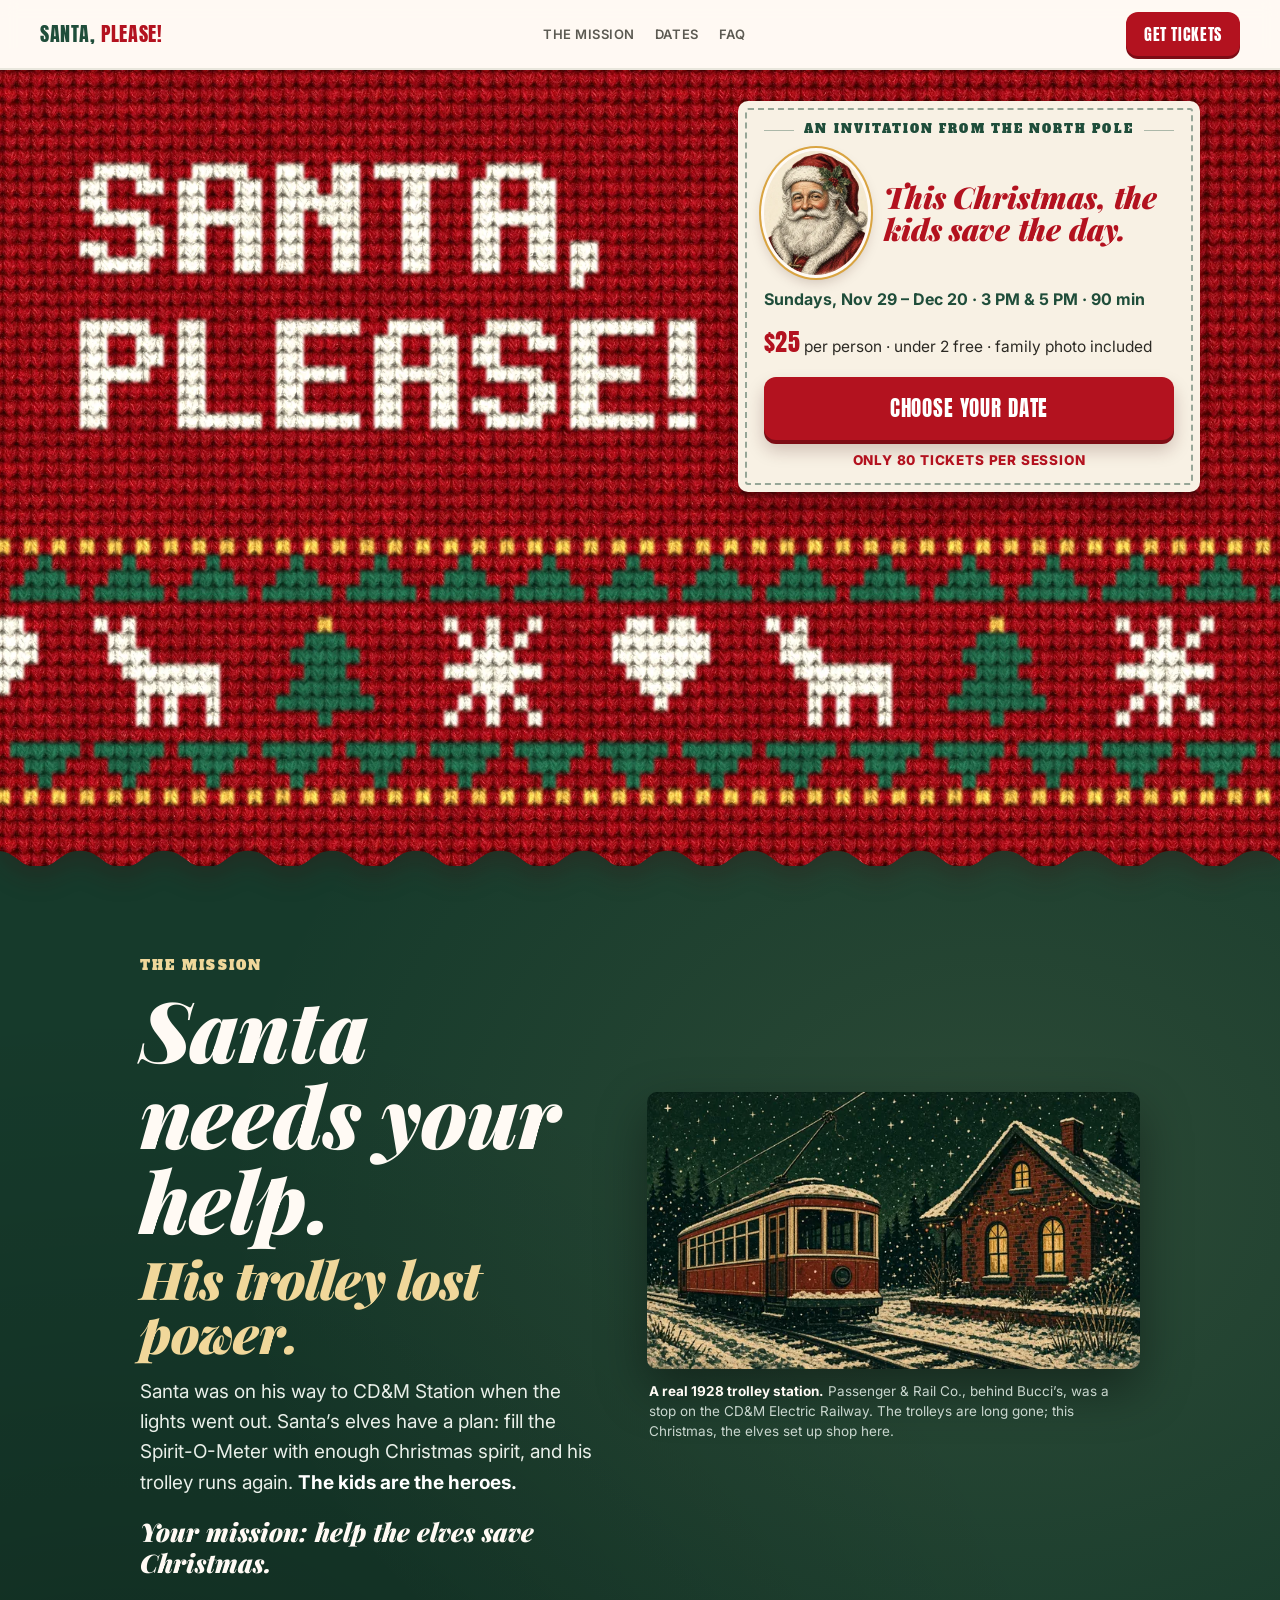
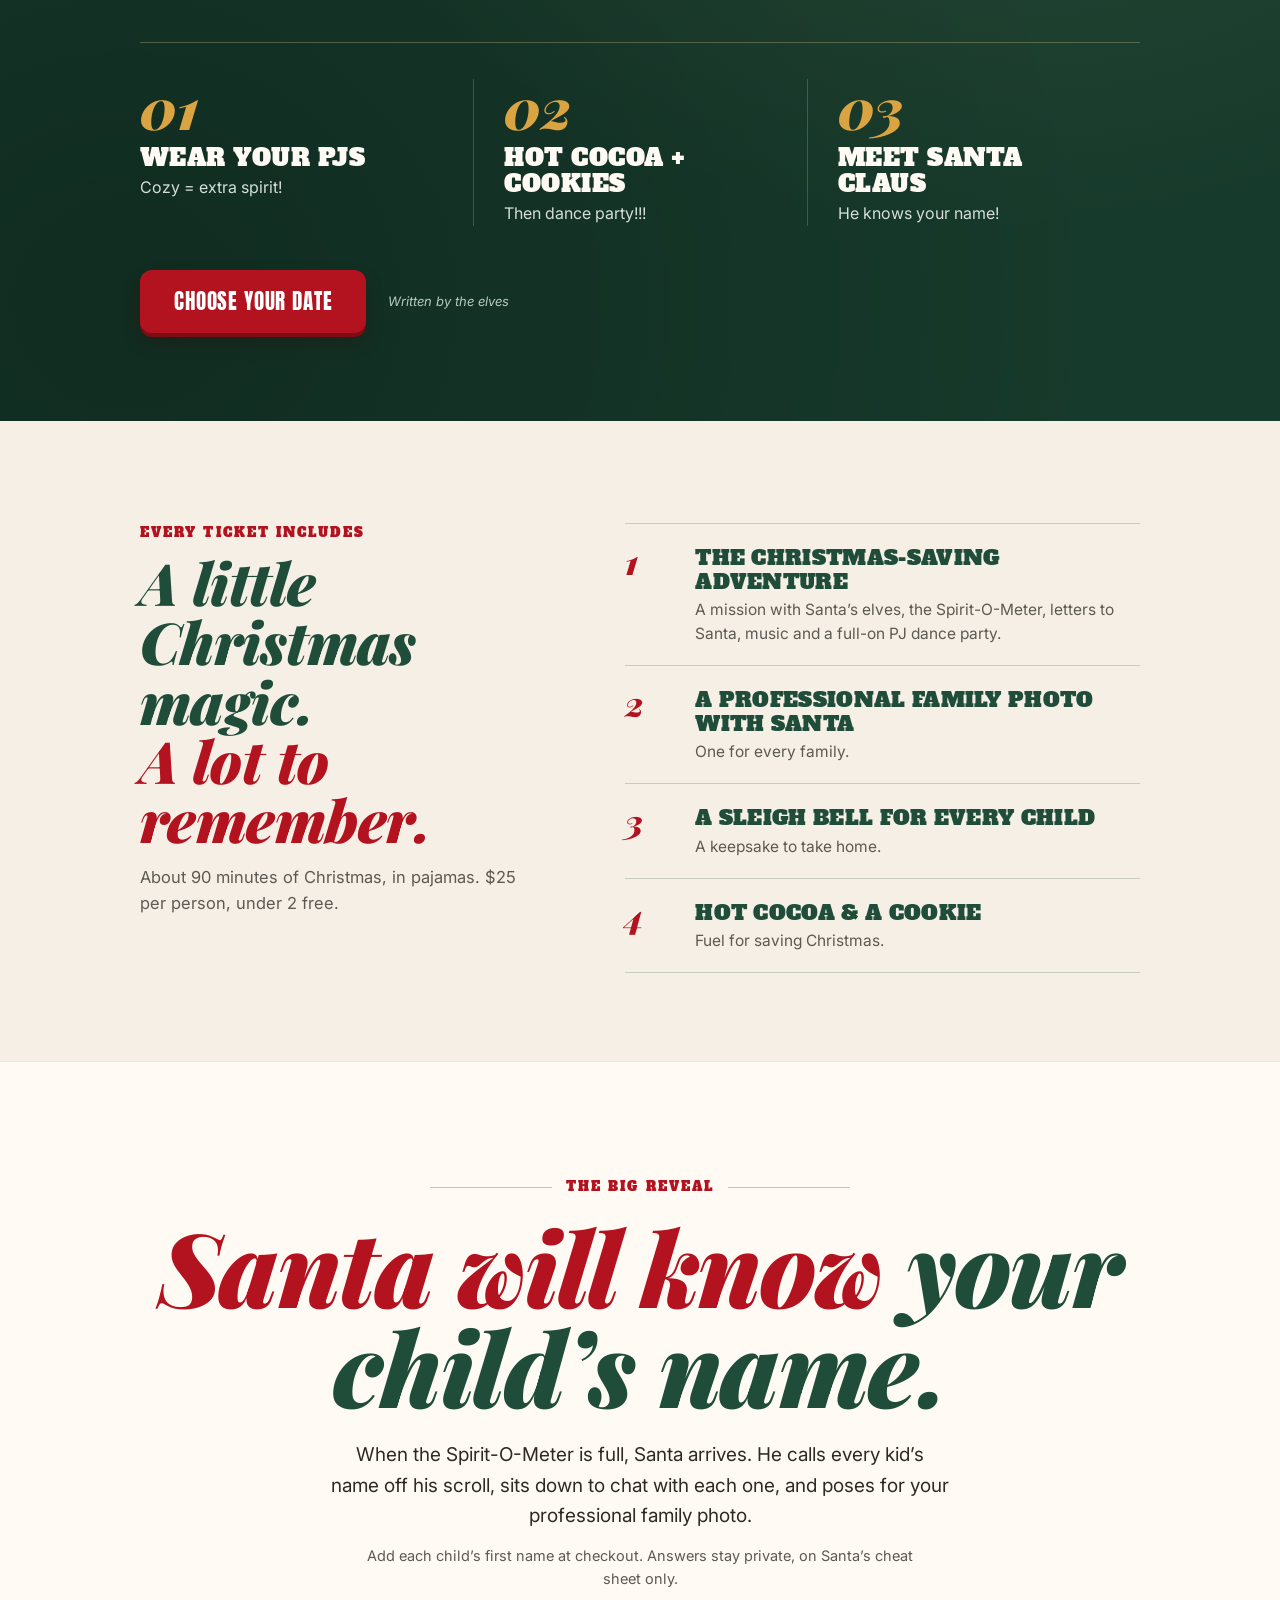
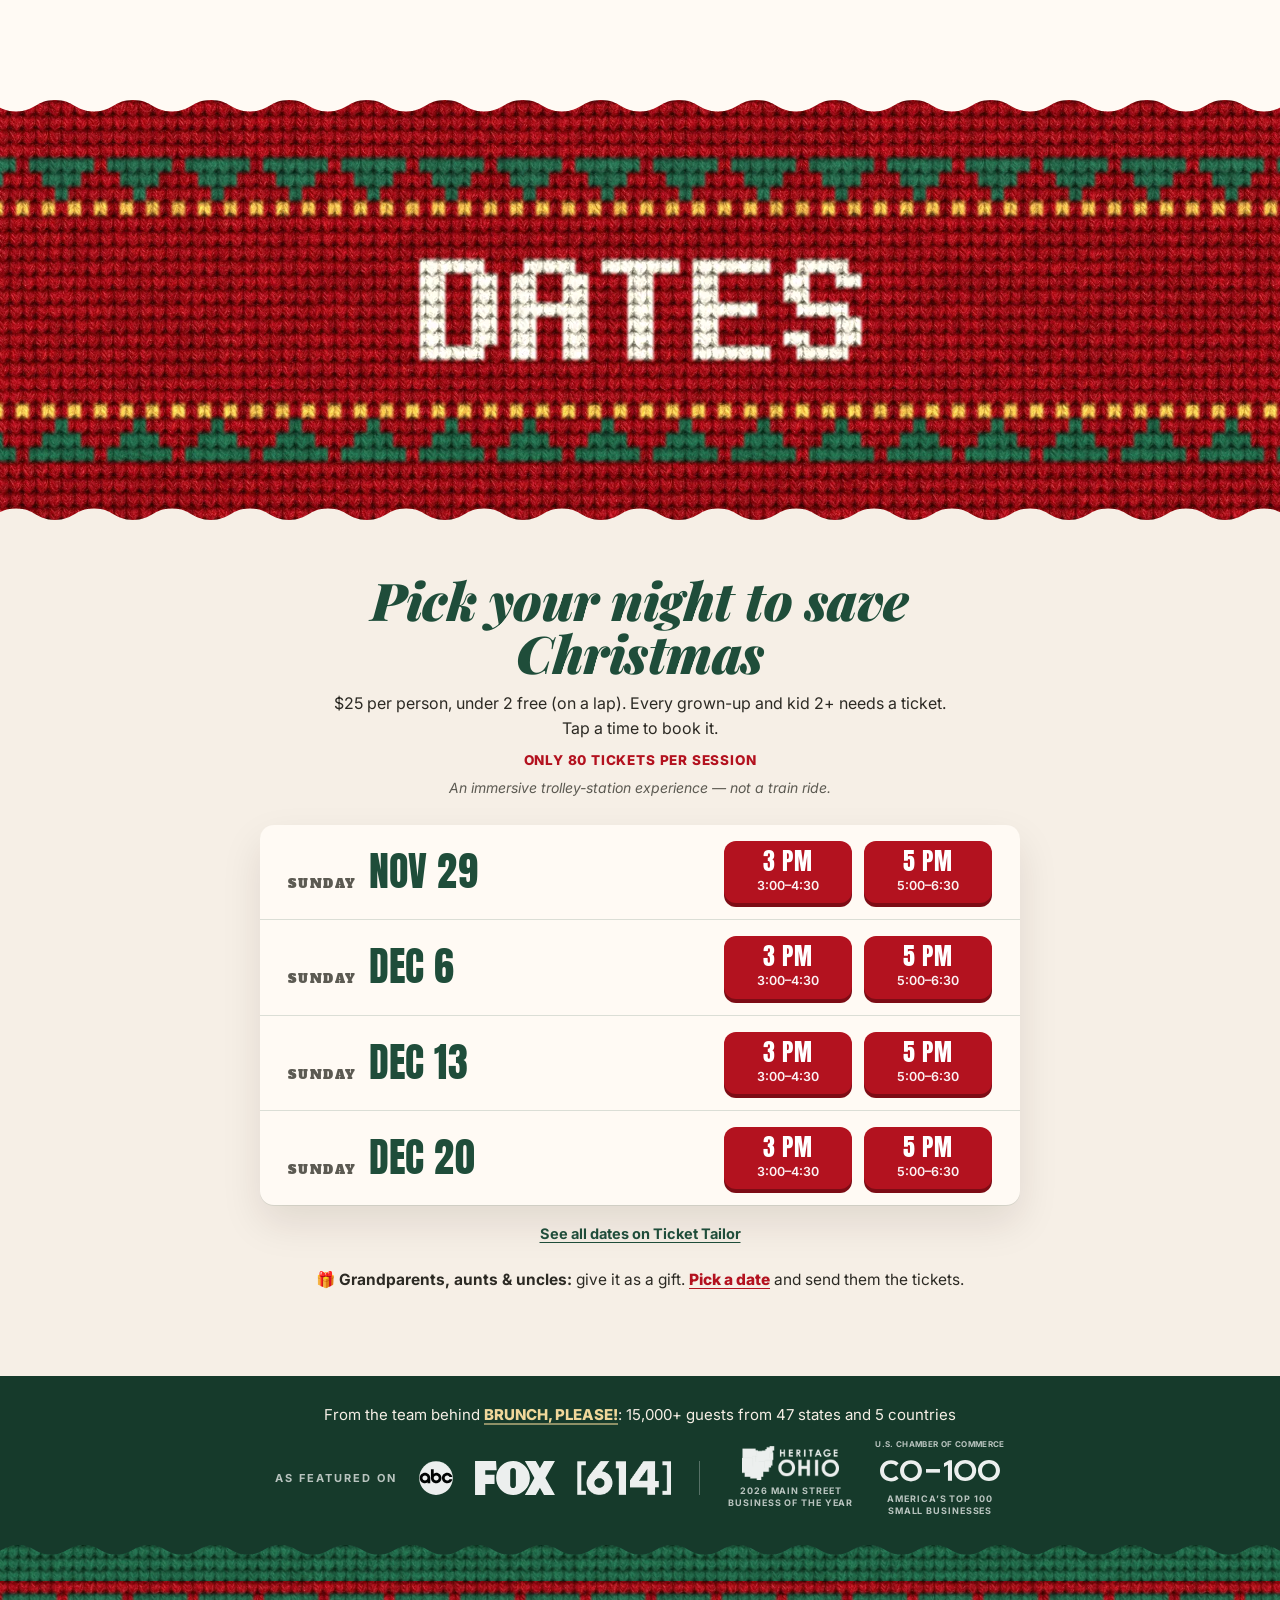
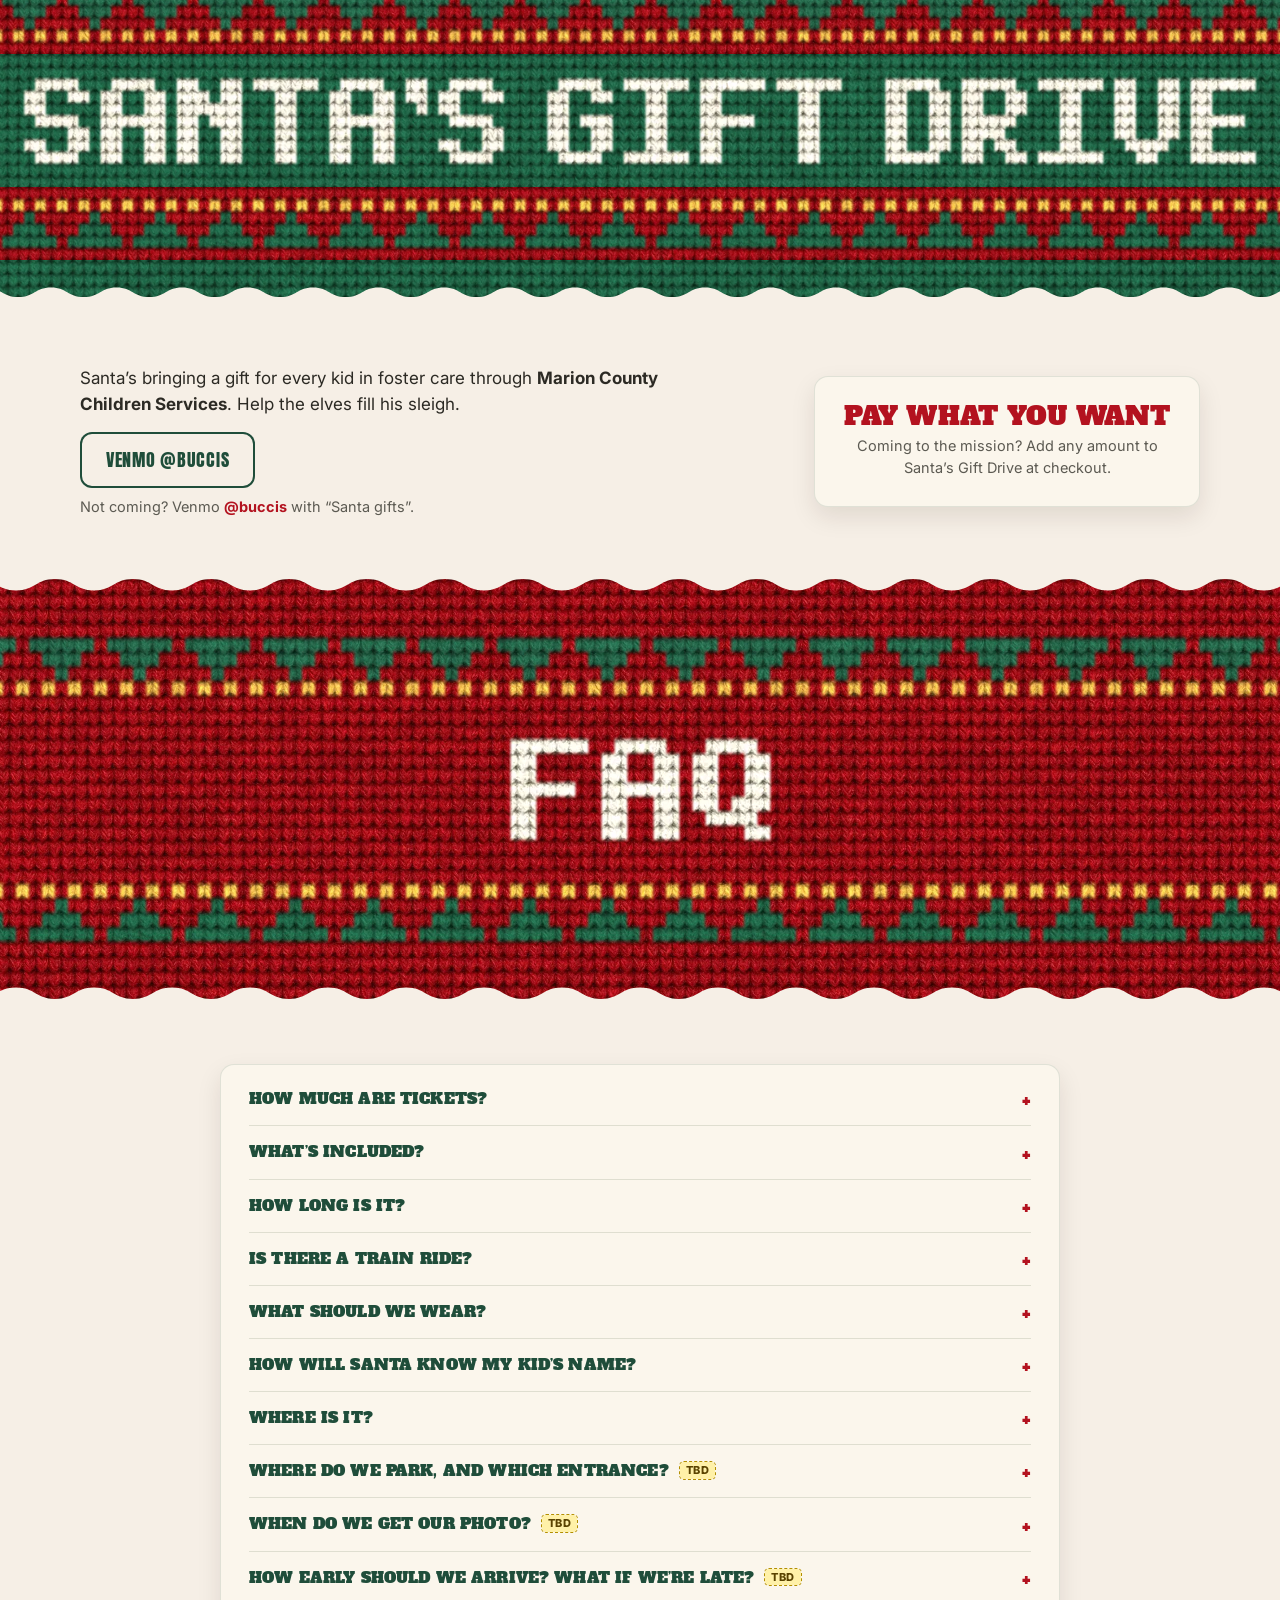
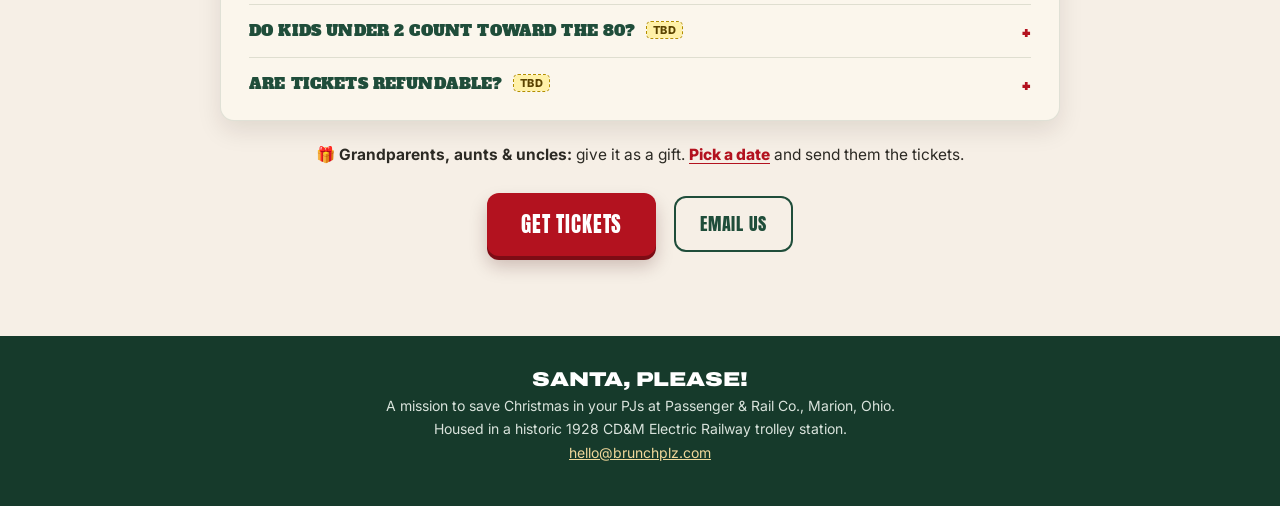
==== commit 7328fa12: "santaplz v3 preview: gift drive stacks on mobile" ====
--- a/preview/santaplz-v2-04daf6fe02/index.html
+++ b/preview/santaplz-v2-04daf6fe02/index.html
@@ -1249,6 +1249,7 @@
   #sp .incl3 .rows li { grid-template-columns:44px 1fr; padding:16px 0; }
   #sp .incl3 .rows .n { font-size:28px; }
   #sp .reveal3 .big { font-size:46px; }
+  #sp .gift2 { grid-template-columns:1fr; }
   #sp .booth-r { grid-template-columns:1fr; gap:10px; padding:14px 14px 16px; }
   #sp .booth-r .bd-d { font-size:30px; }
   #sp .booth-r .bts { gap:10px; }
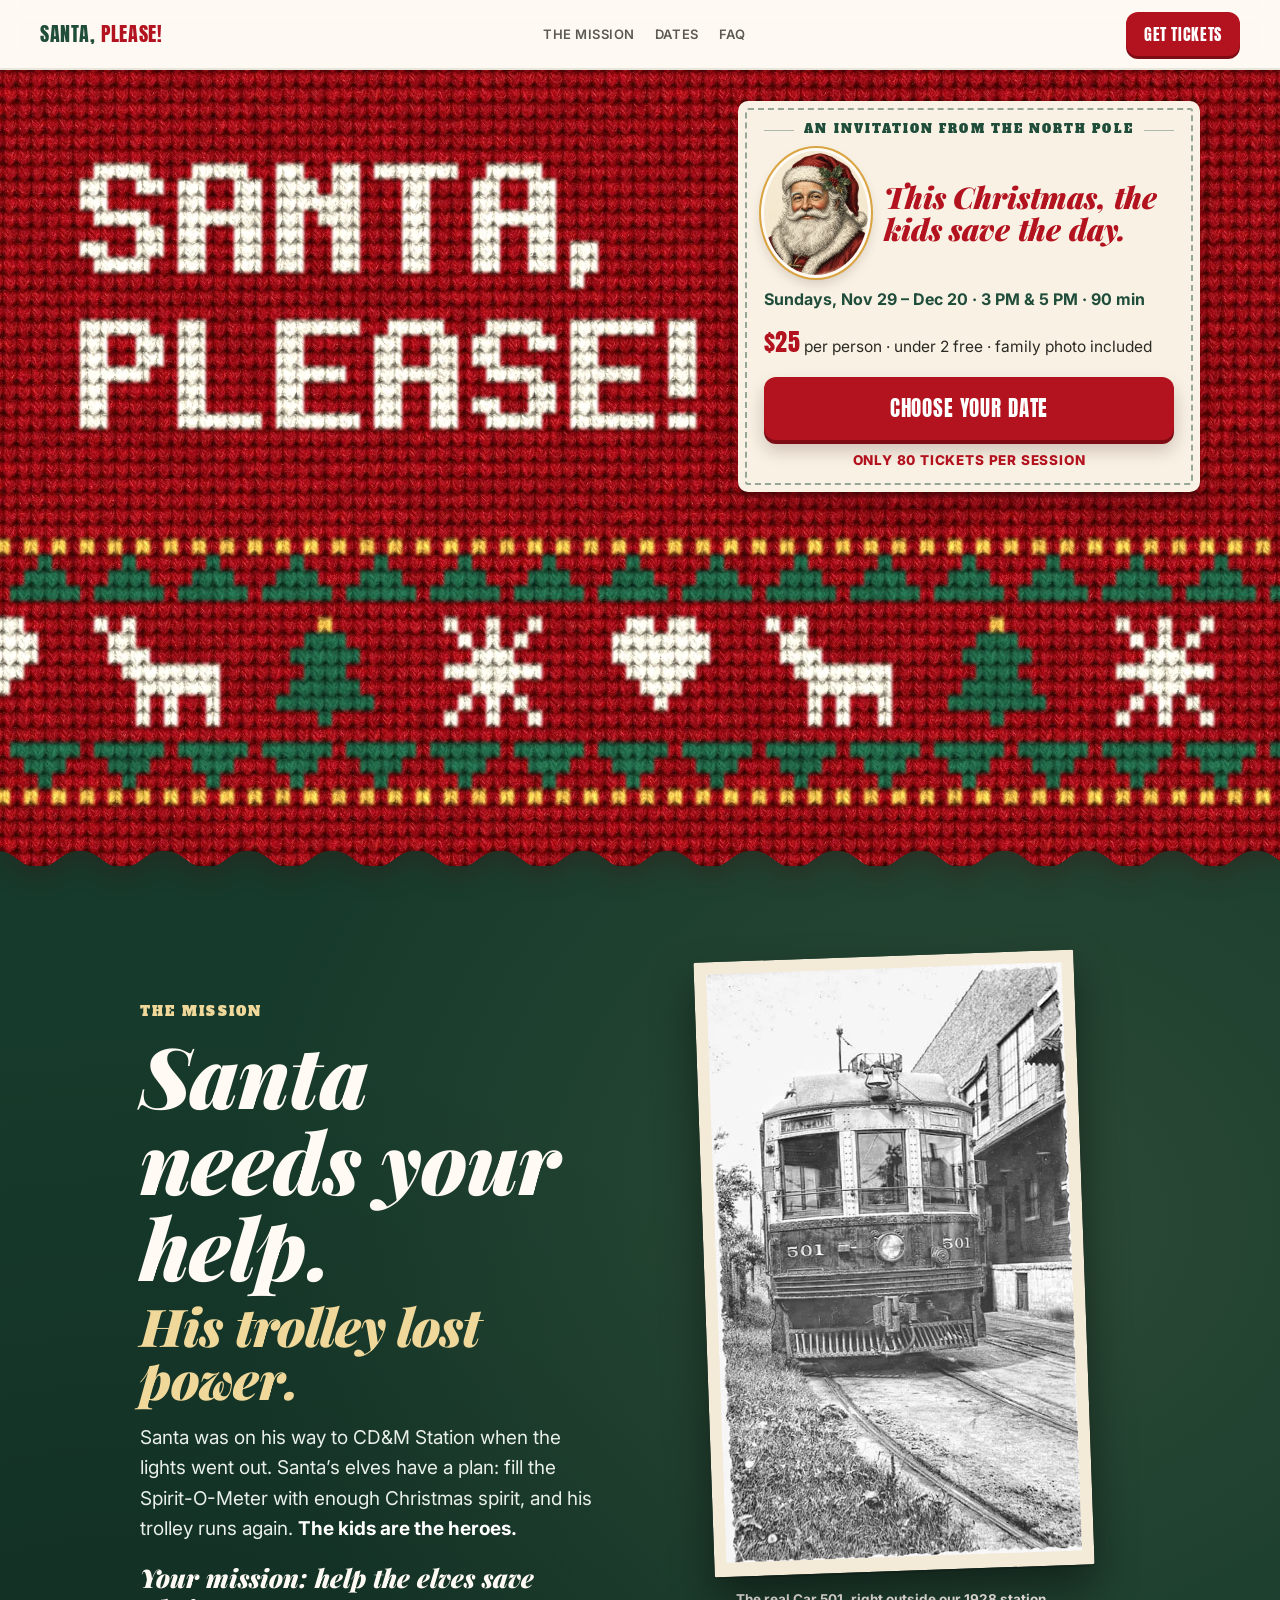
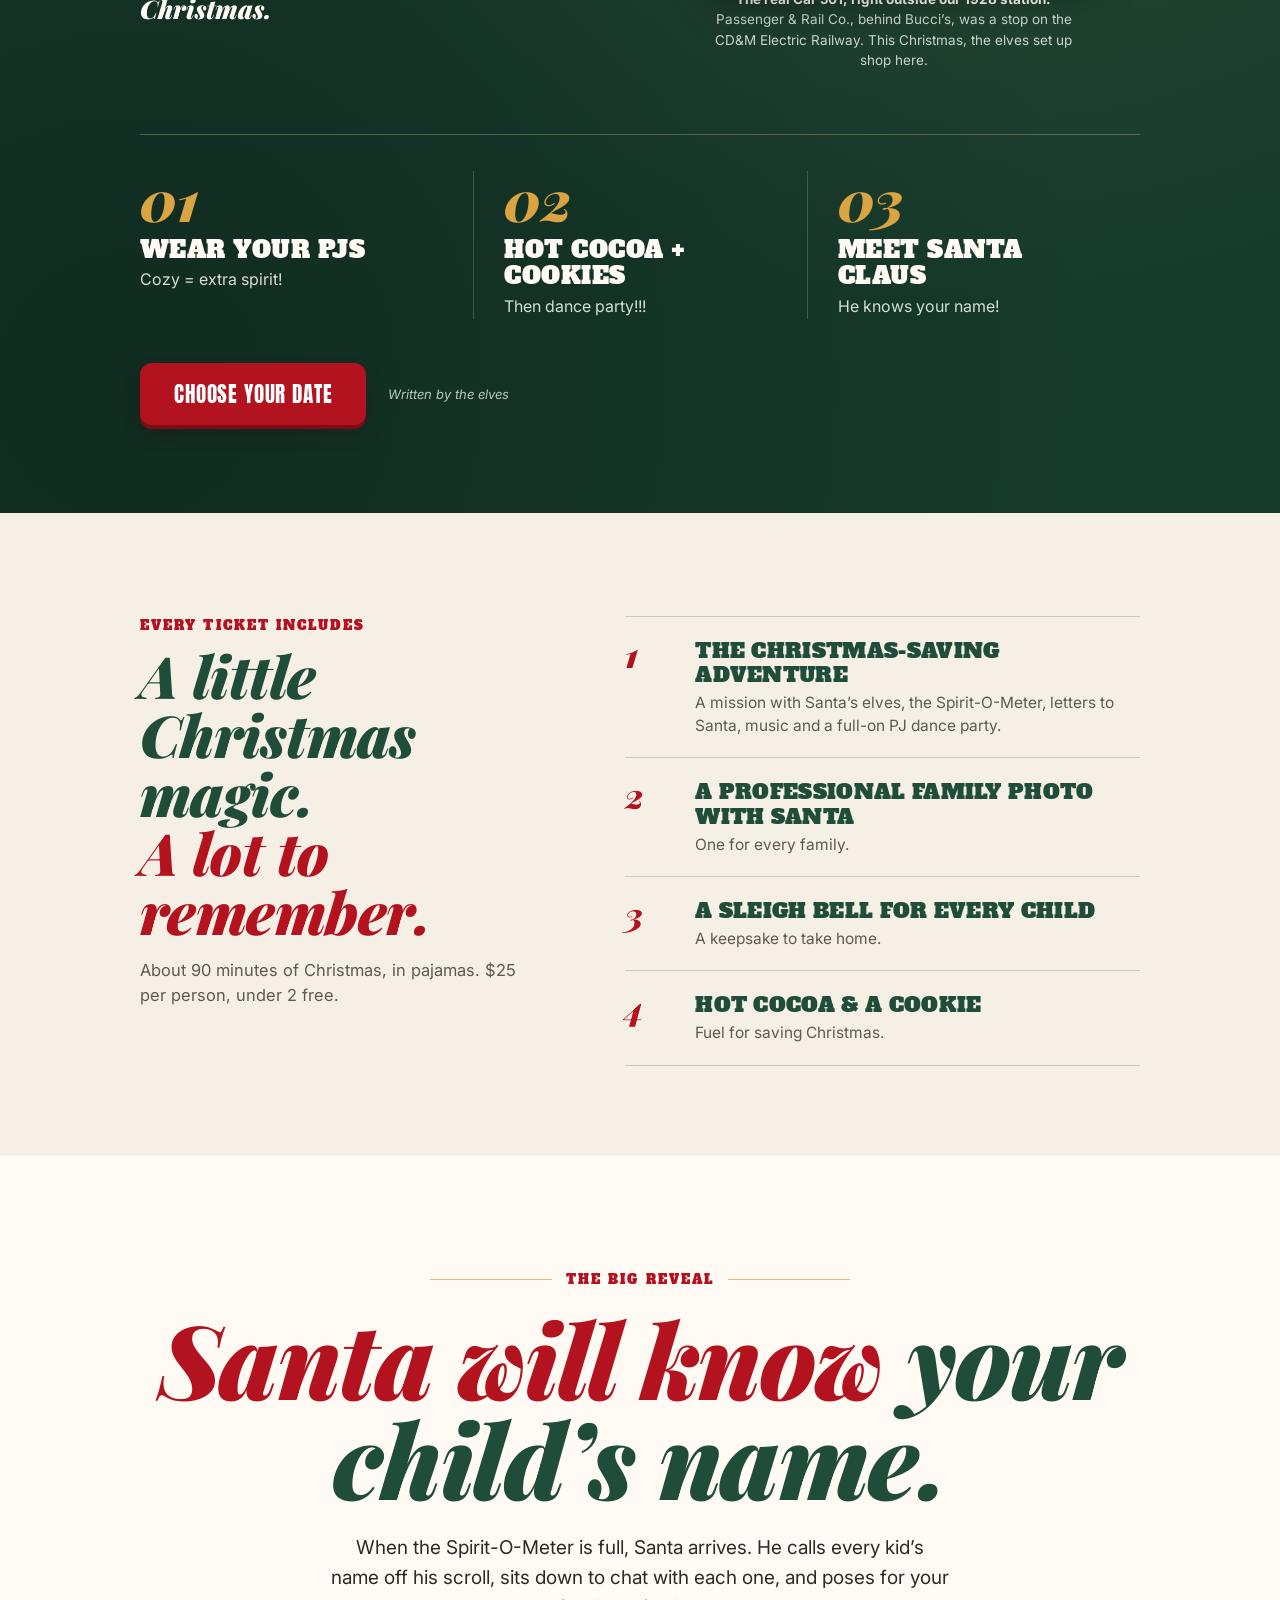
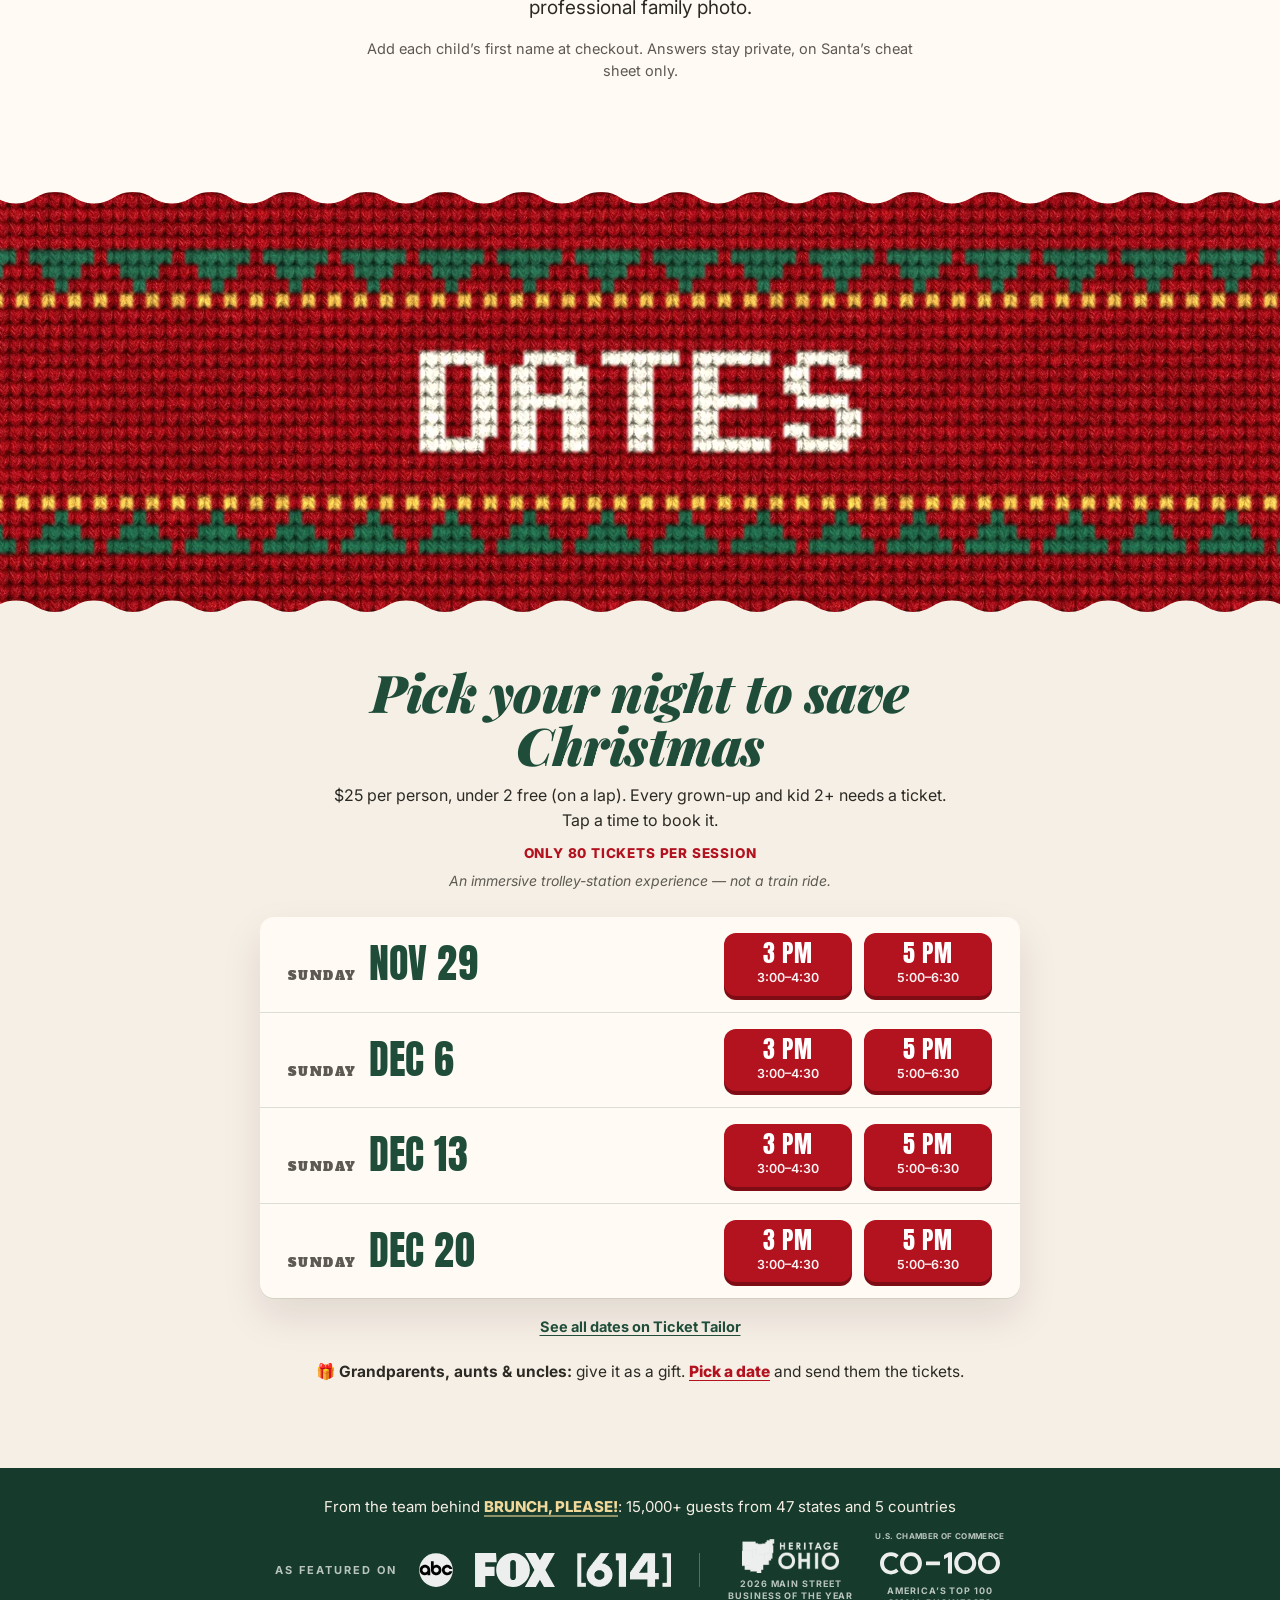
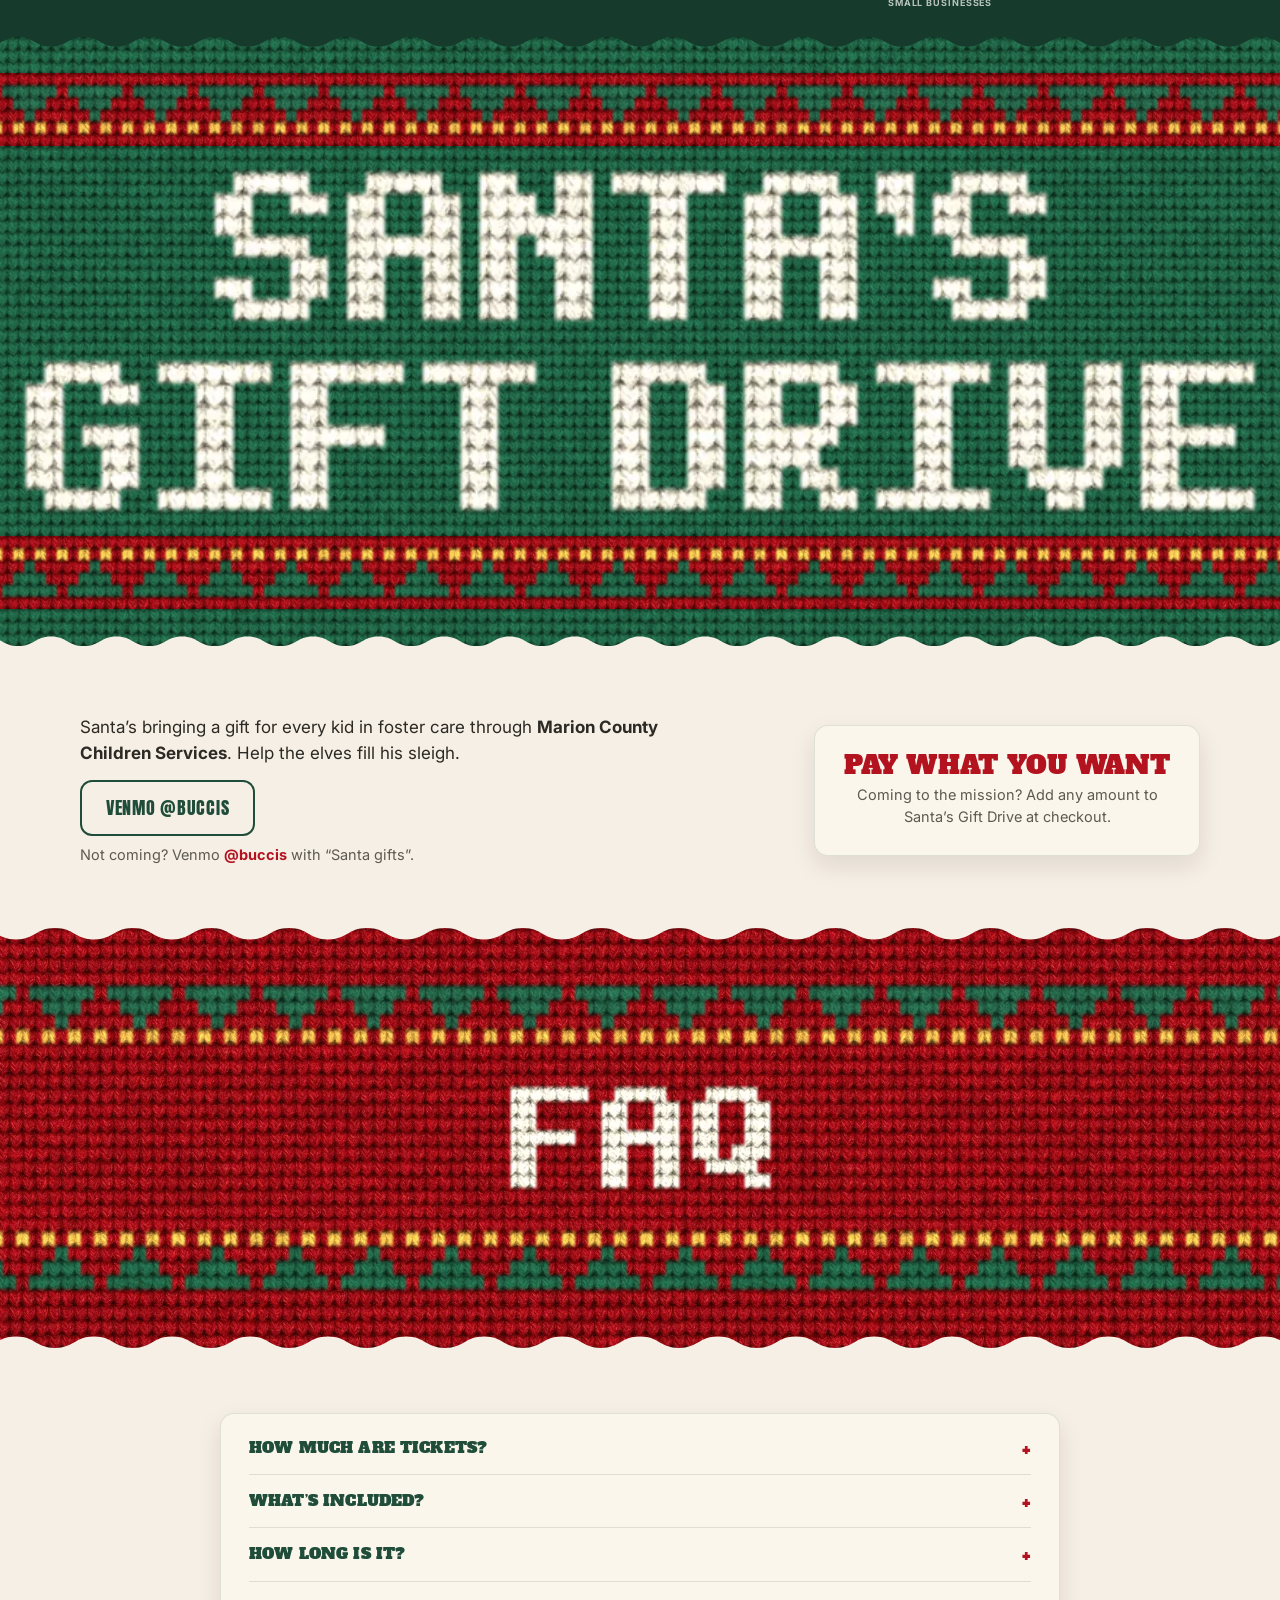
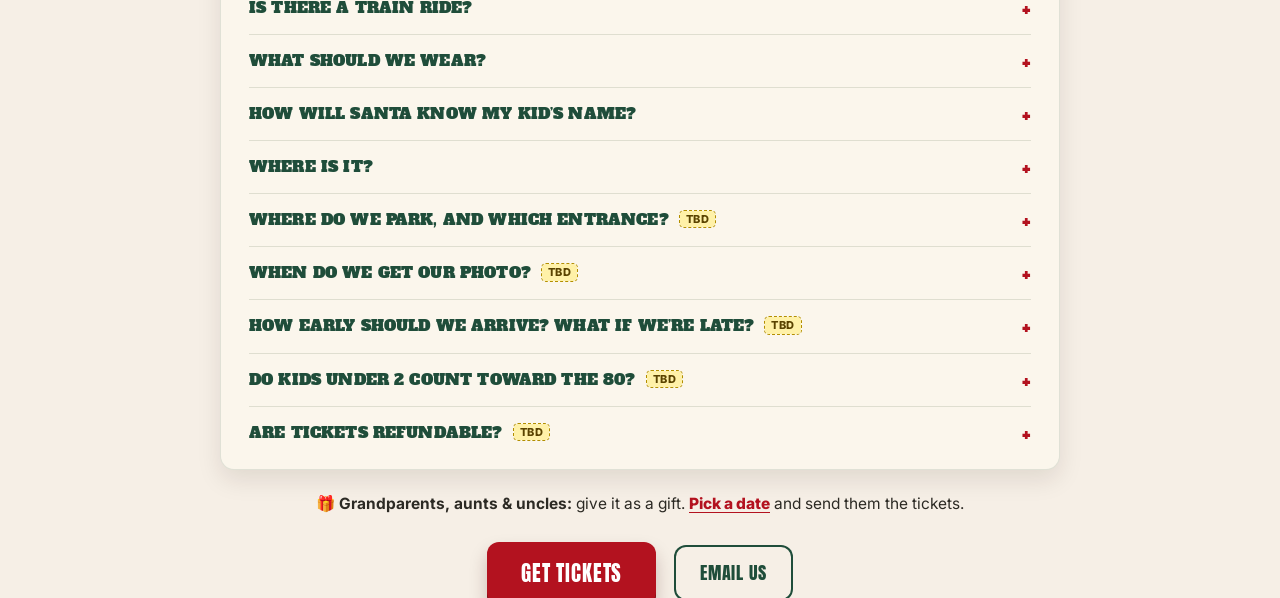
==== commit 0d3ffefe: "santaplz v3 preview: real Car 501 photo in story" ====
--- a/preview/santaplz-v2-04daf6fe02/index.html
+++ b/preview/santaplz-v2-04daf6fe02/index.html
@@ -1227,6 +1227,12 @@
 /* gift drive + faq sections keep v2 styles; plain backgrounds */
 #sp .proof { margin-top:0; padding-top:28px; padding-bottom:44px; }
 
+/* real Car 501 photo as a vintage print */
+#sp .story3 figure.print { justify-self:center; max-width:380px; width:100%; }
+#sp .story3 figure.print img { border-radius:2px; padding:12px 12px 14px; background:#f3ead8; box-shadow:0 2px 0 rgba(0,0,0,.15), 0 22px 44px rgba(0,0,0,.45); transform:rotate(-2deg); }
+#sp .story3 figure.print .hist3 { margin-top:18px; text-align:center; }
+@media (max-width:900px){ #sp .story3 figure.print { max-width:300px; } }
+
 @media (min-width:1024px){
   #sp .hero .tag .inv-top .hl { font-size:clamp(25px,2.4vw,30px); }
 }
@@ -1295,10 +1301,10 @@
           <p class="s-p">Santa was on his way to CD&amp;M Station when the lights went out. Santa’s elves have a plan: fill the Spirit-O-Meter with enough Christmas spirit, and his trolley runs again. <b>The kids are the heroes.</b></p>
           <p class="s-go">Your mission: help the elves save Christmas.</p>
         </div>
-        <figure>
-          <!-- ILLUSTRATION (AI-generated vintage-print artwork, clearly illustrative): illu_trolley_night -->
-          <img src="https://thesgtpepper.github.io/brunchplz-events/assets/santaplz/v2/illu_trolley_night_1024.webp" srcset="https://thesgtpepper.github.io/brunchplz-events/assets/santaplz/v2/illu_trolley_night_640.webp 640w, https://thesgtpepper.github.io/brunchplz-events/assets/santaplz/v2/illu_trolley_night_1024.webp 1024w" sizes="(max-width:900px) 92vw, 540px" width="1024" height="576" alt="Illustration: Santa’s red trolley, lights out, stopped in the snow beside a glowing brick trolley station" loading="lazy" decoding="async">
-          <figcaption class="hist3"><b>A real 1928 trolley station.</b> Passenger &amp; Rail Co., behind Bucci’s, was a stop on the CD&amp;M Electric Railway. The trolleys are long gone; this Christmas, the elves set up shop here.</figcaption>
+        <figure class="print">
+          <!-- REAL PHOTO (from Alex): Car 501 outside the station -->
+          <img src="https://thesgtpepper.github.io/brunchplz-events/assets/santaplz/v2/trolley_501_640.webp" srcset="https://thesgtpepper.github.io/brunchplz-events/assets/santaplz/v2/trolley_501_640.webp 423w, https://thesgtpepper.github.io/brunchplz-events/assets/santaplz/v2/trolley_501_1024.webp 423w" sizes="(max-width:900px) 80vw, 380px" width="423" height="700" alt="Vintage black-and-white photo of trolley Car 501, with a MARION sign, outside the station" loading="lazy" decoding="async">
+          <figcaption class="hist3"><b>The real Car 501, right outside our 1928 station.</b> Passenger &amp; Rail Co., behind Bucci’s, was a stop on the CD&amp;M Electric Railway. This Christmas, the elves set up shop here.</figcaption>
         </figure>
       </div>
       <ol class="seq3" aria-label="How to save Christmas, in three steps">
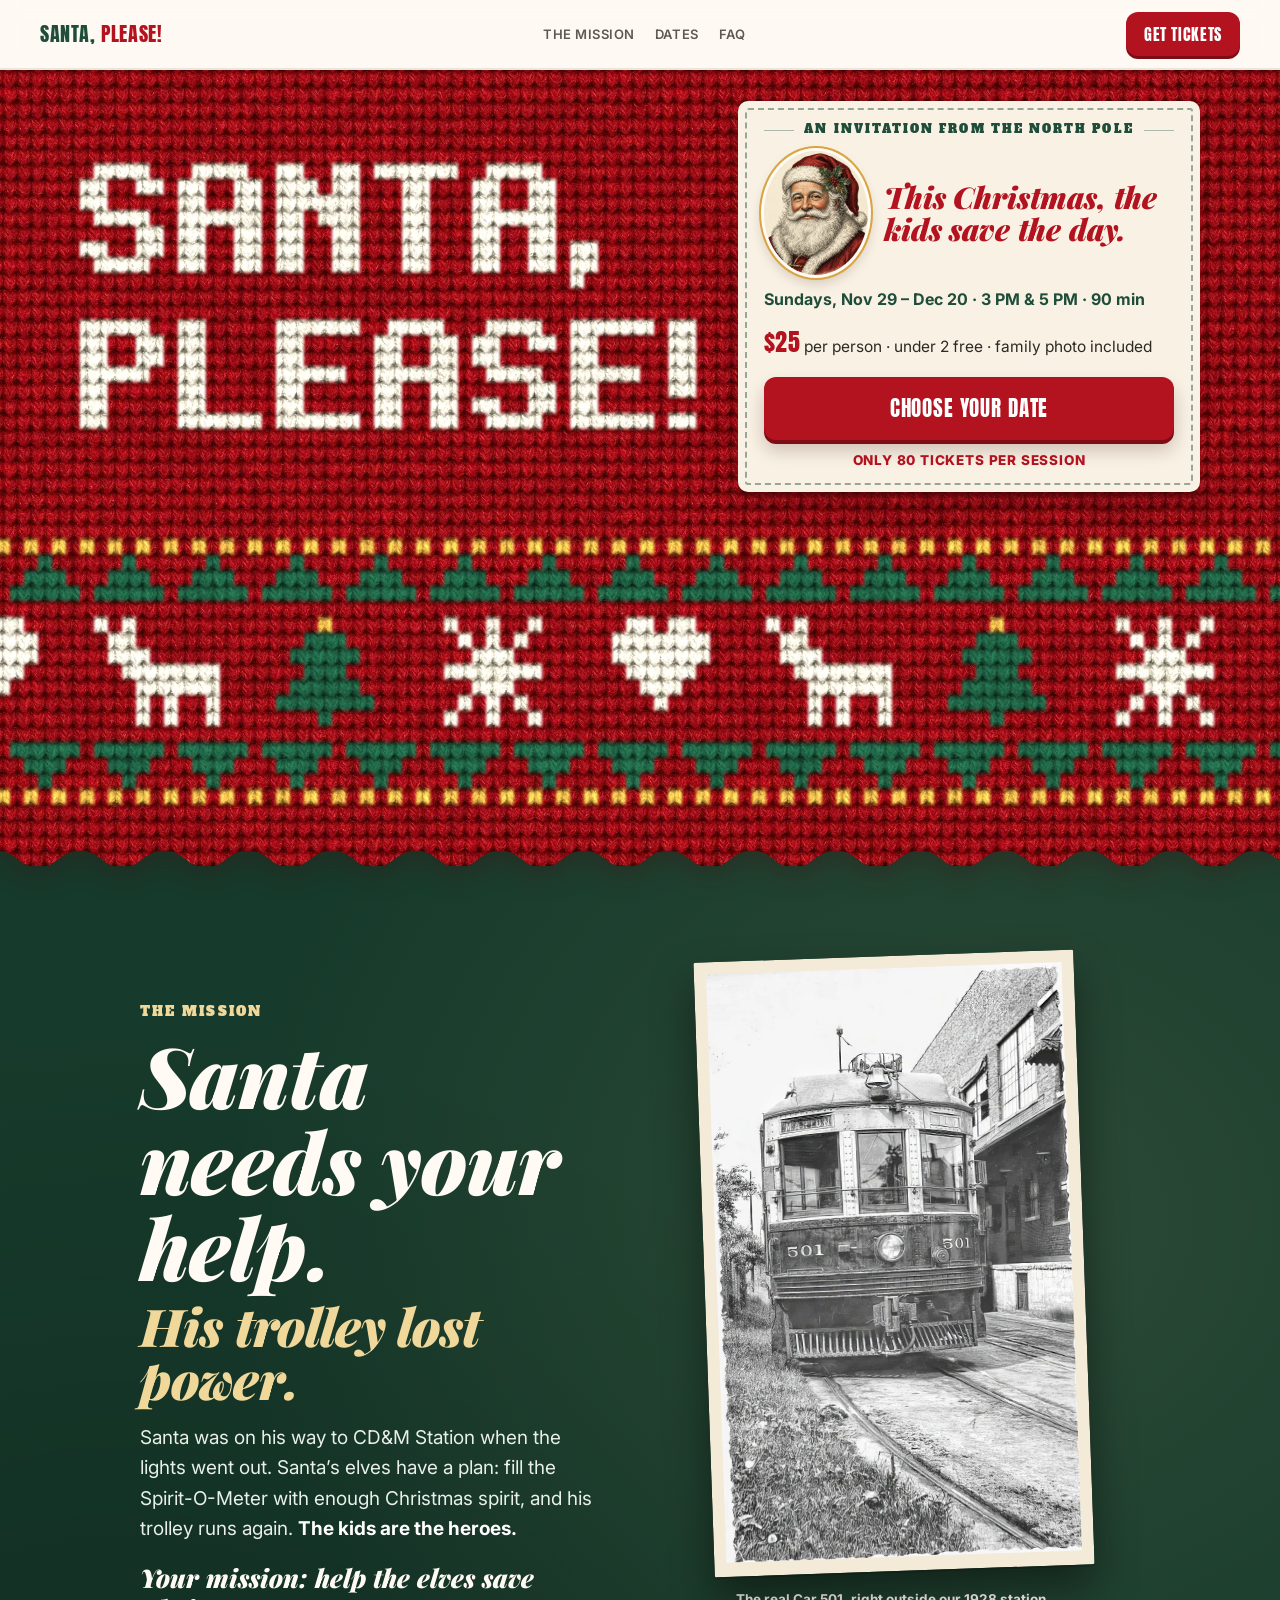
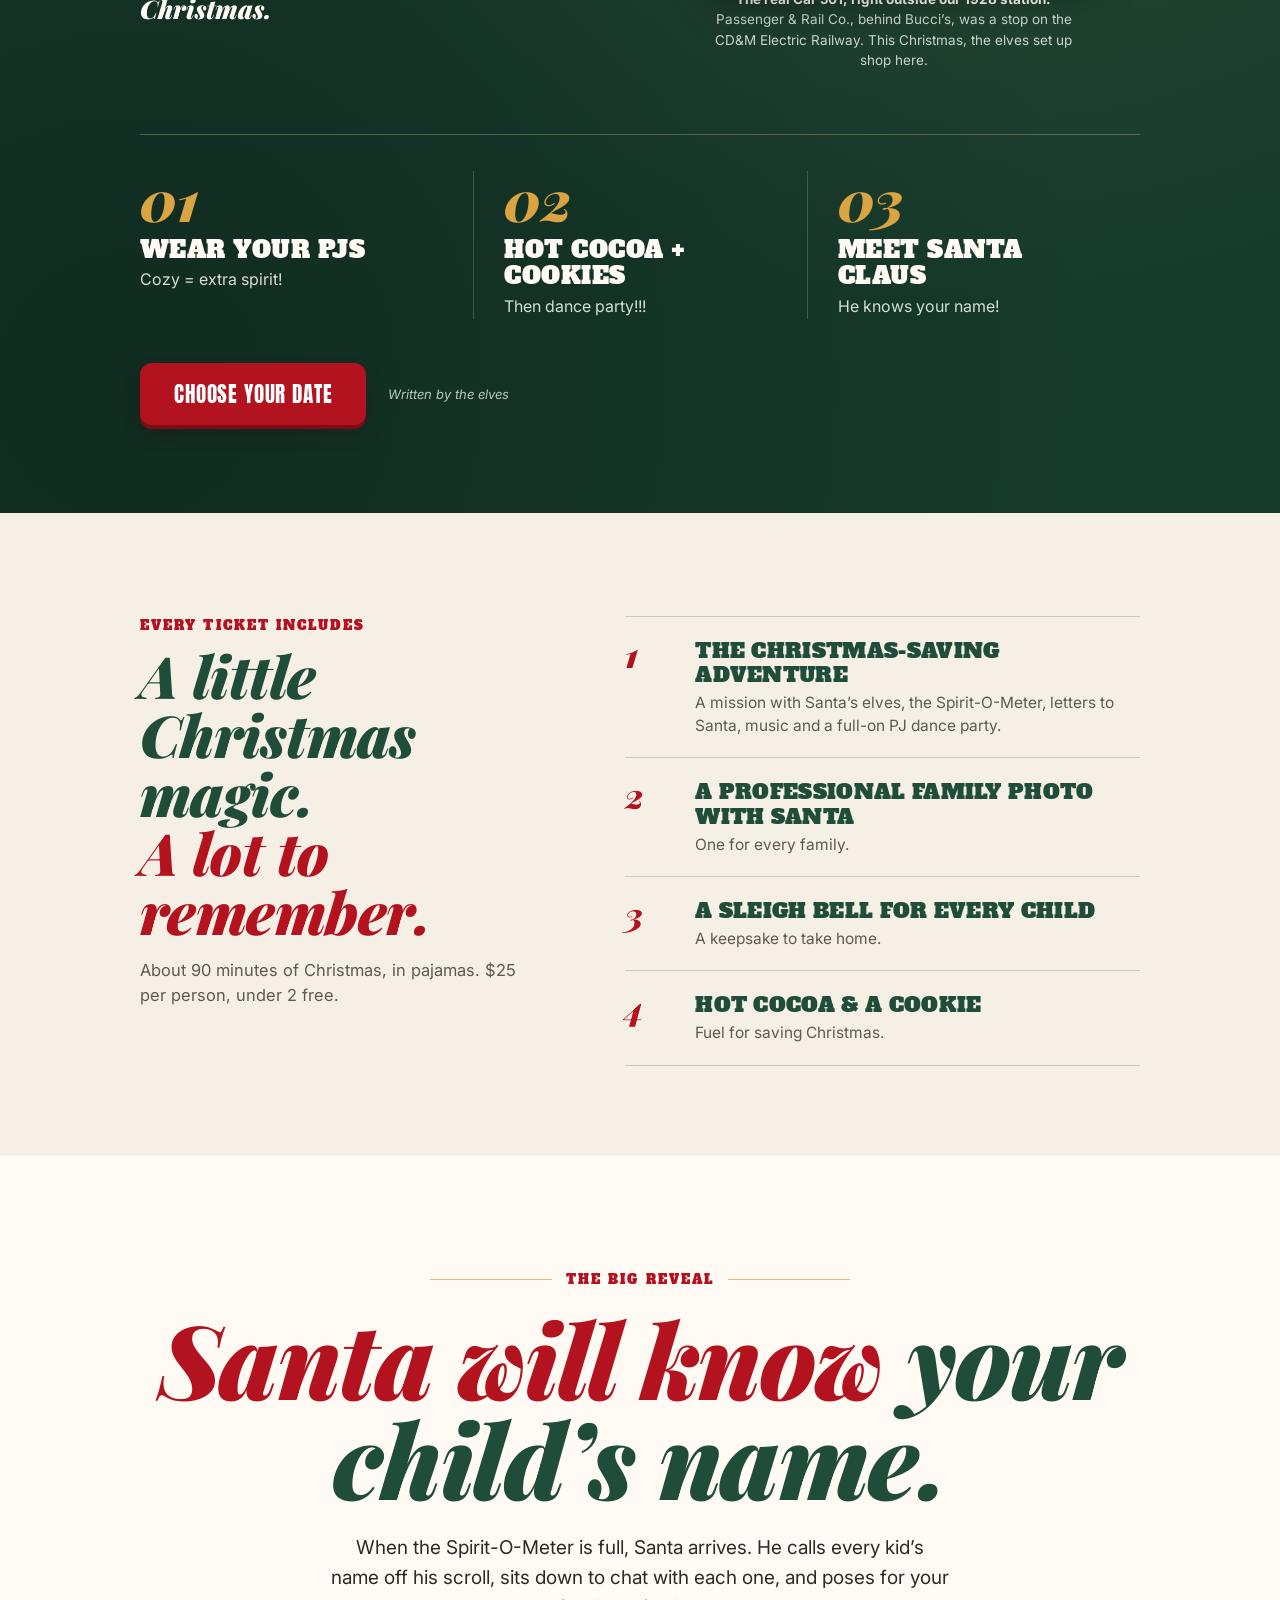
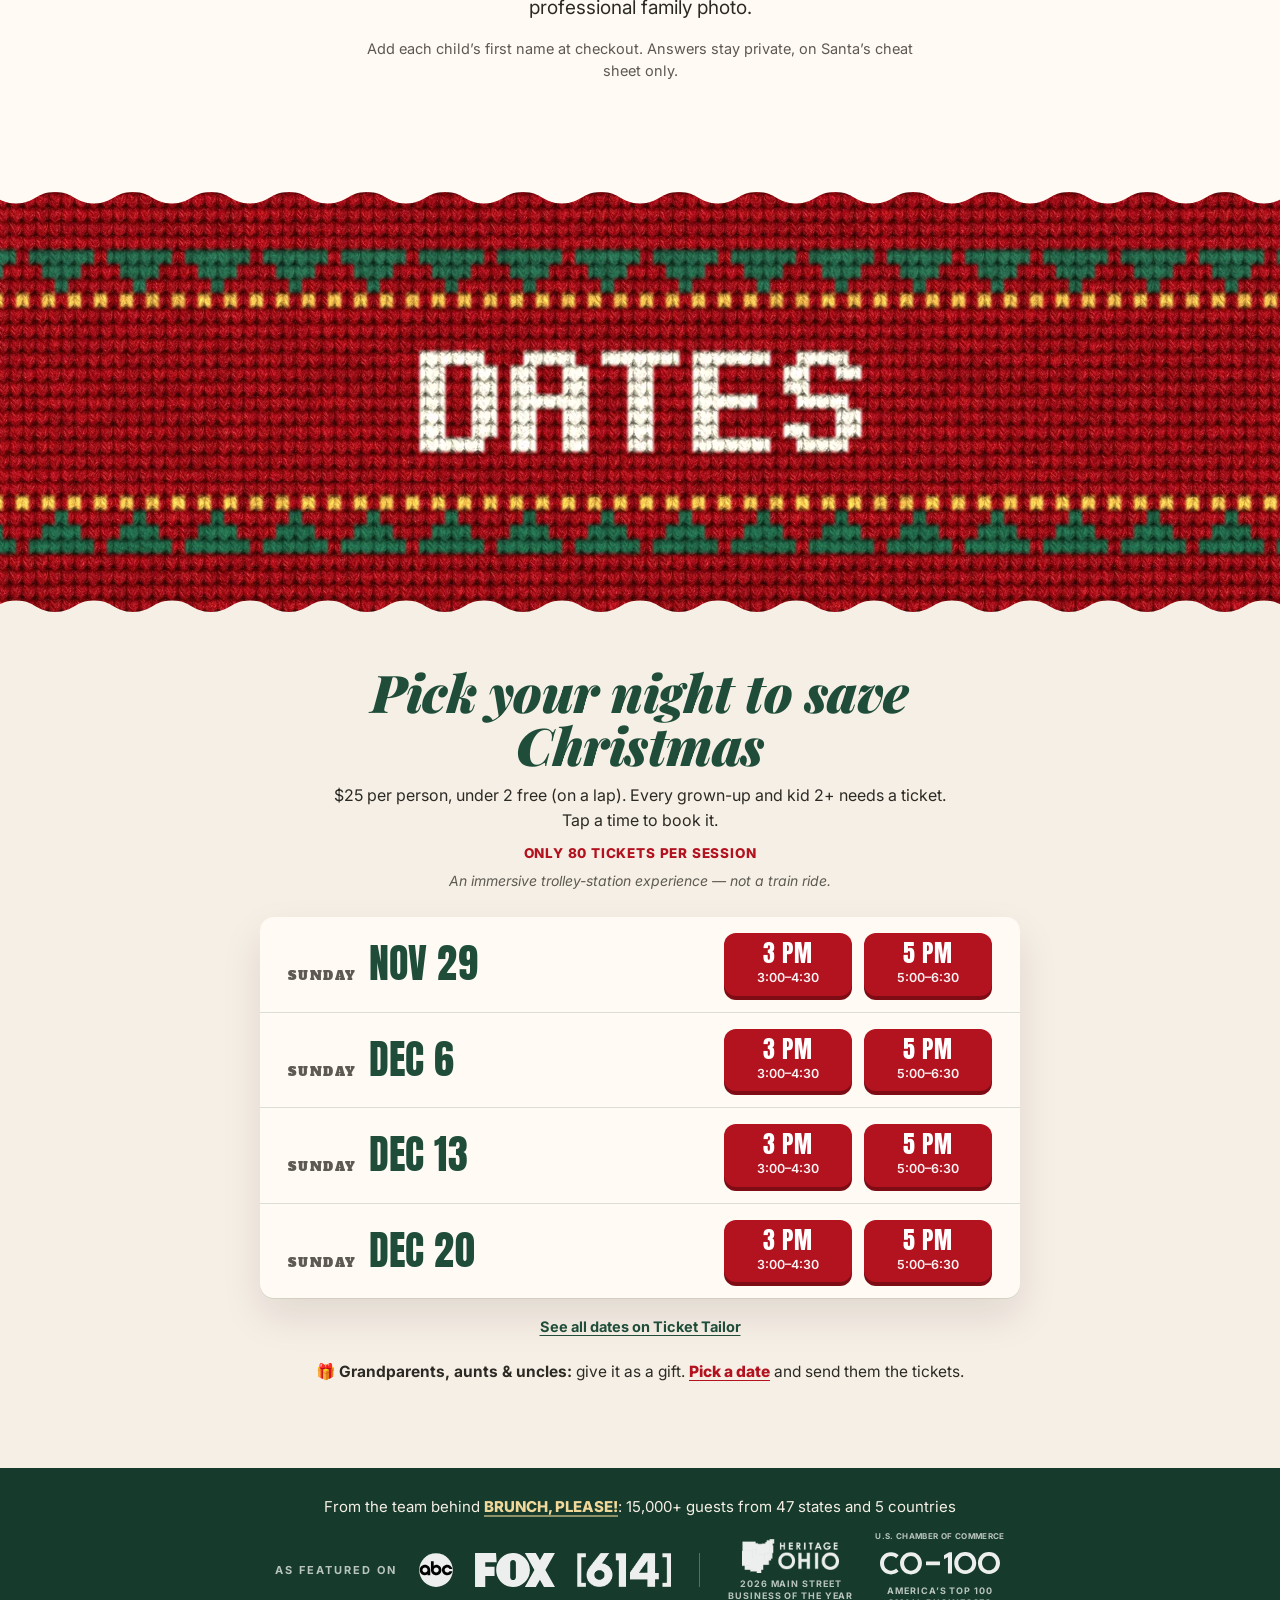
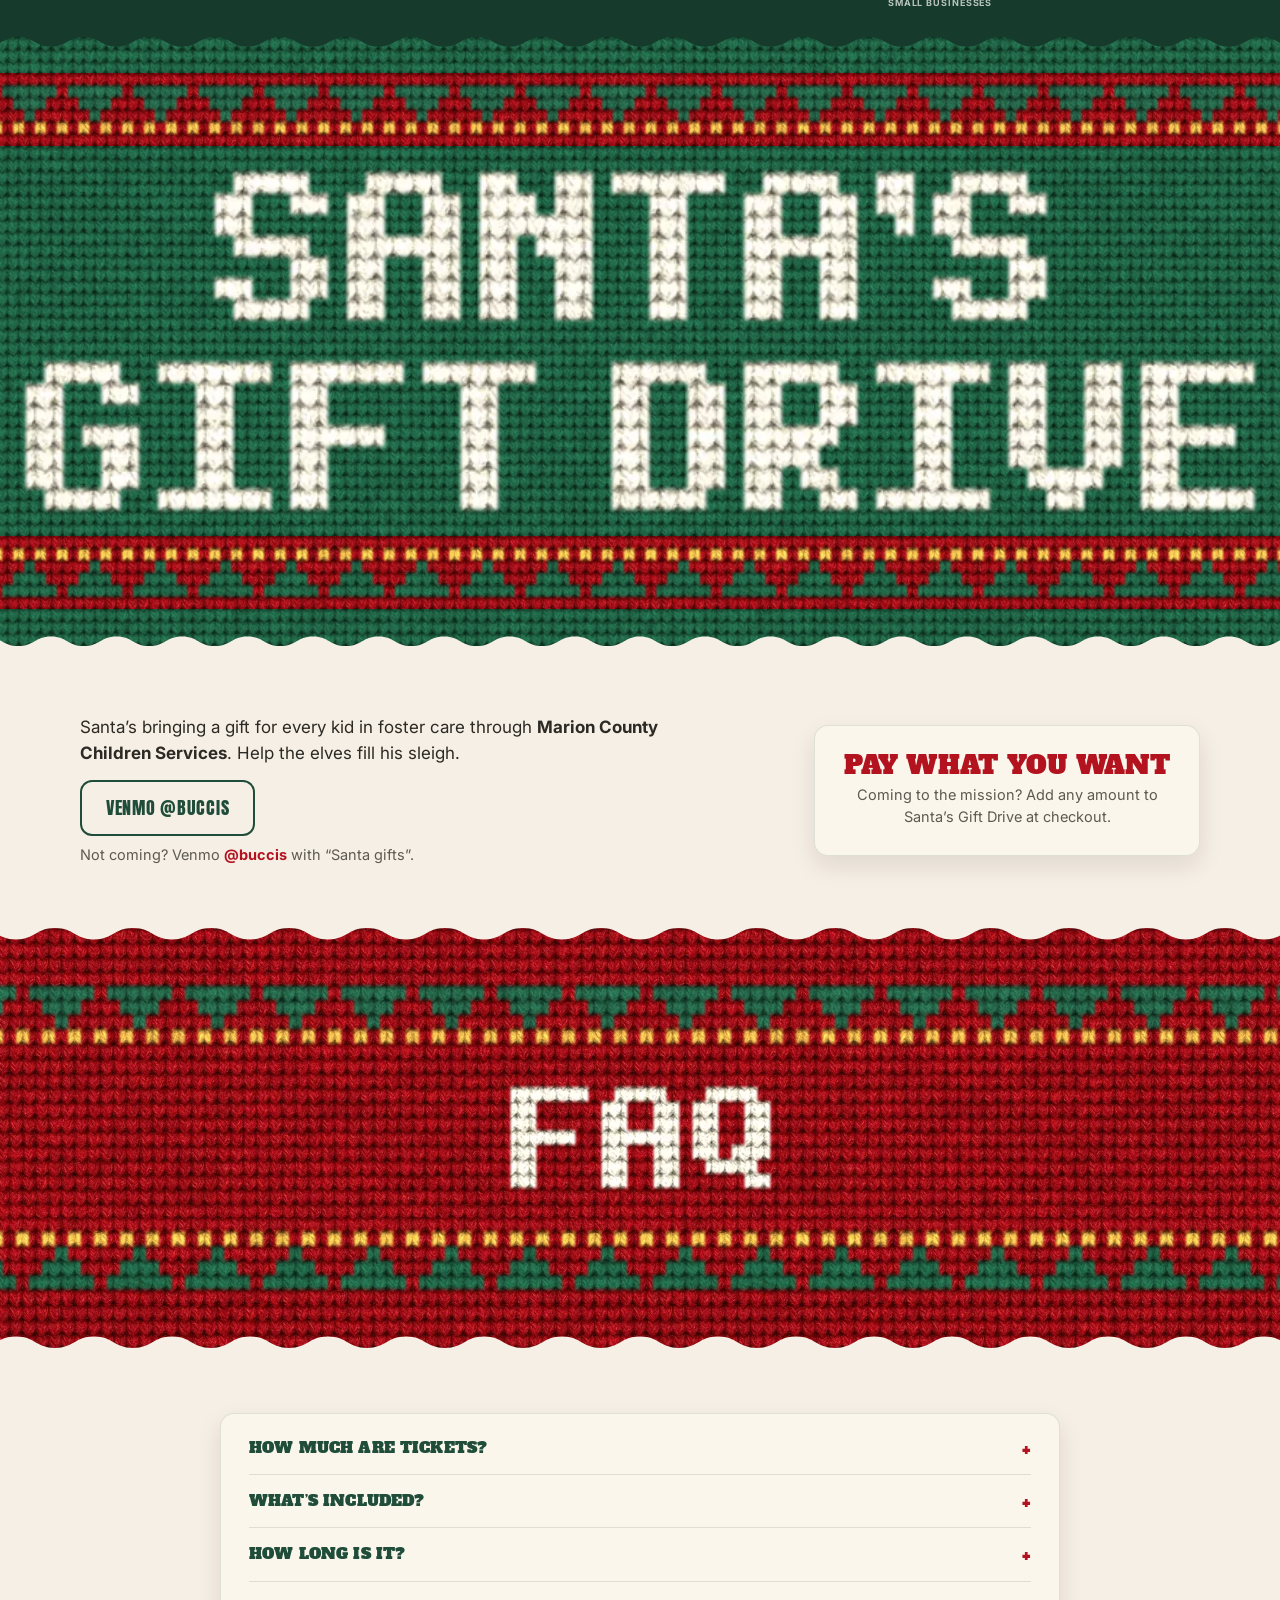
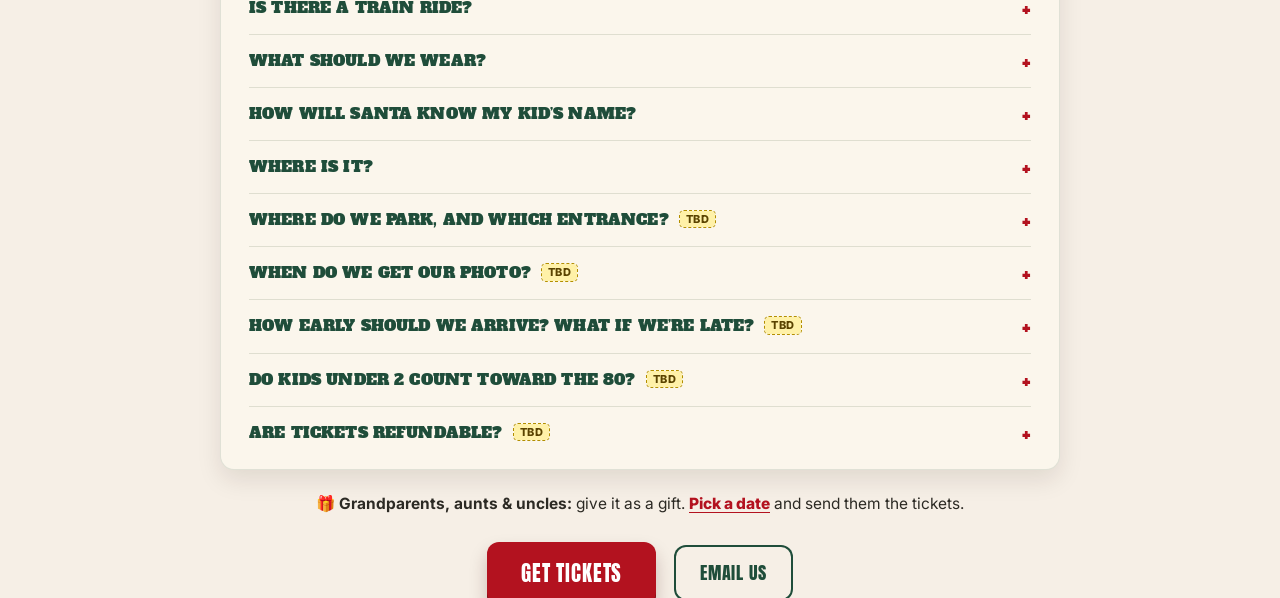
==== commit 4e544cb9: "santaplz v3 preview: cleaner Car 501 scan" ====
--- a/preview/santaplz-v2-04daf6fe02/index.html
+++ b/preview/santaplz-v2-04daf6fe02/index.html
@@ -1303,7 +1303,7 @@
         </div>
         <figure class="print">
           <!-- REAL PHOTO (from Alex): Car 501 outside the station -->
-          <img src="https://thesgtpepper.github.io/brunchplz-events/assets/santaplz/v2/trolley_501_640.webp" srcset="https://thesgtpepper.github.io/brunchplz-events/assets/santaplz/v2/trolley_501_640.webp 423w, https://thesgtpepper.github.io/brunchplz-events/assets/santaplz/v2/trolley_501_1024.webp 423w" sizes="(max-width:900px) 80vw, 380px" width="423" height="700" alt="Vintage black-and-white photo of trolley Car 501, with a MARION sign, outside the station" loading="lazy" decoding="async">
+          <img src="https://thesgtpepper.github.io/brunchplz-events/assets/santaplz/v2/trolley_501b_640.webp" srcset="https://thesgtpepper.github.io/brunchplz-events/assets/santaplz/v2/trolley_501b_640.webp 423w, https://thesgtpepper.github.io/brunchplz-events/assets/santaplz/v2/trolley_501b_1024.webp 423w" sizes="(max-width:900px) 80vw, 380px" width="423" height="700" alt="Vintage black-and-white photo of trolley Car 501, with a MARION sign, outside the station" loading="lazy" decoding="async">
           <figcaption class="hist3"><b>The real Car 501, right outside our 1928 station.</b> Passenger &amp; Rail Co., behind Bucci’s, was a stop on the CD&amp;M Electric Railway. This Christmas, the elves set up shop here.</figcaption>
         </figure>
       </div>
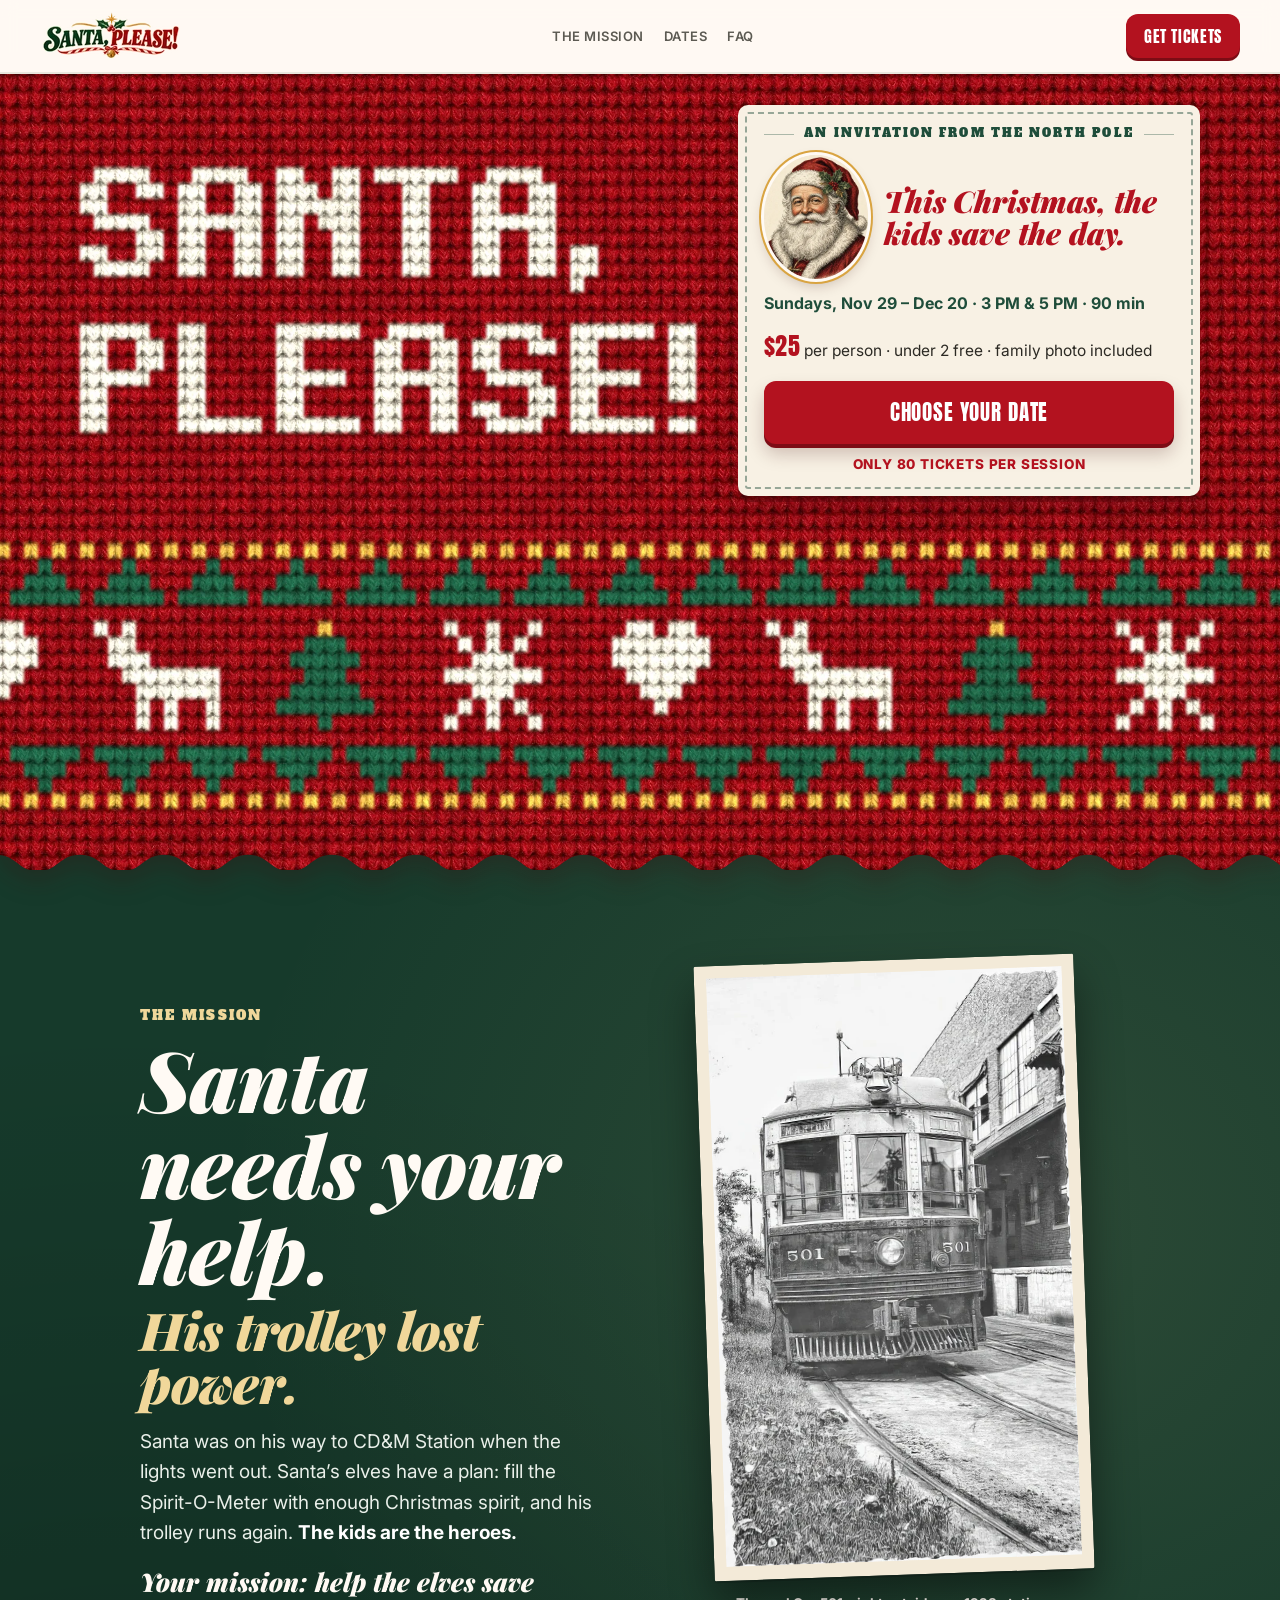
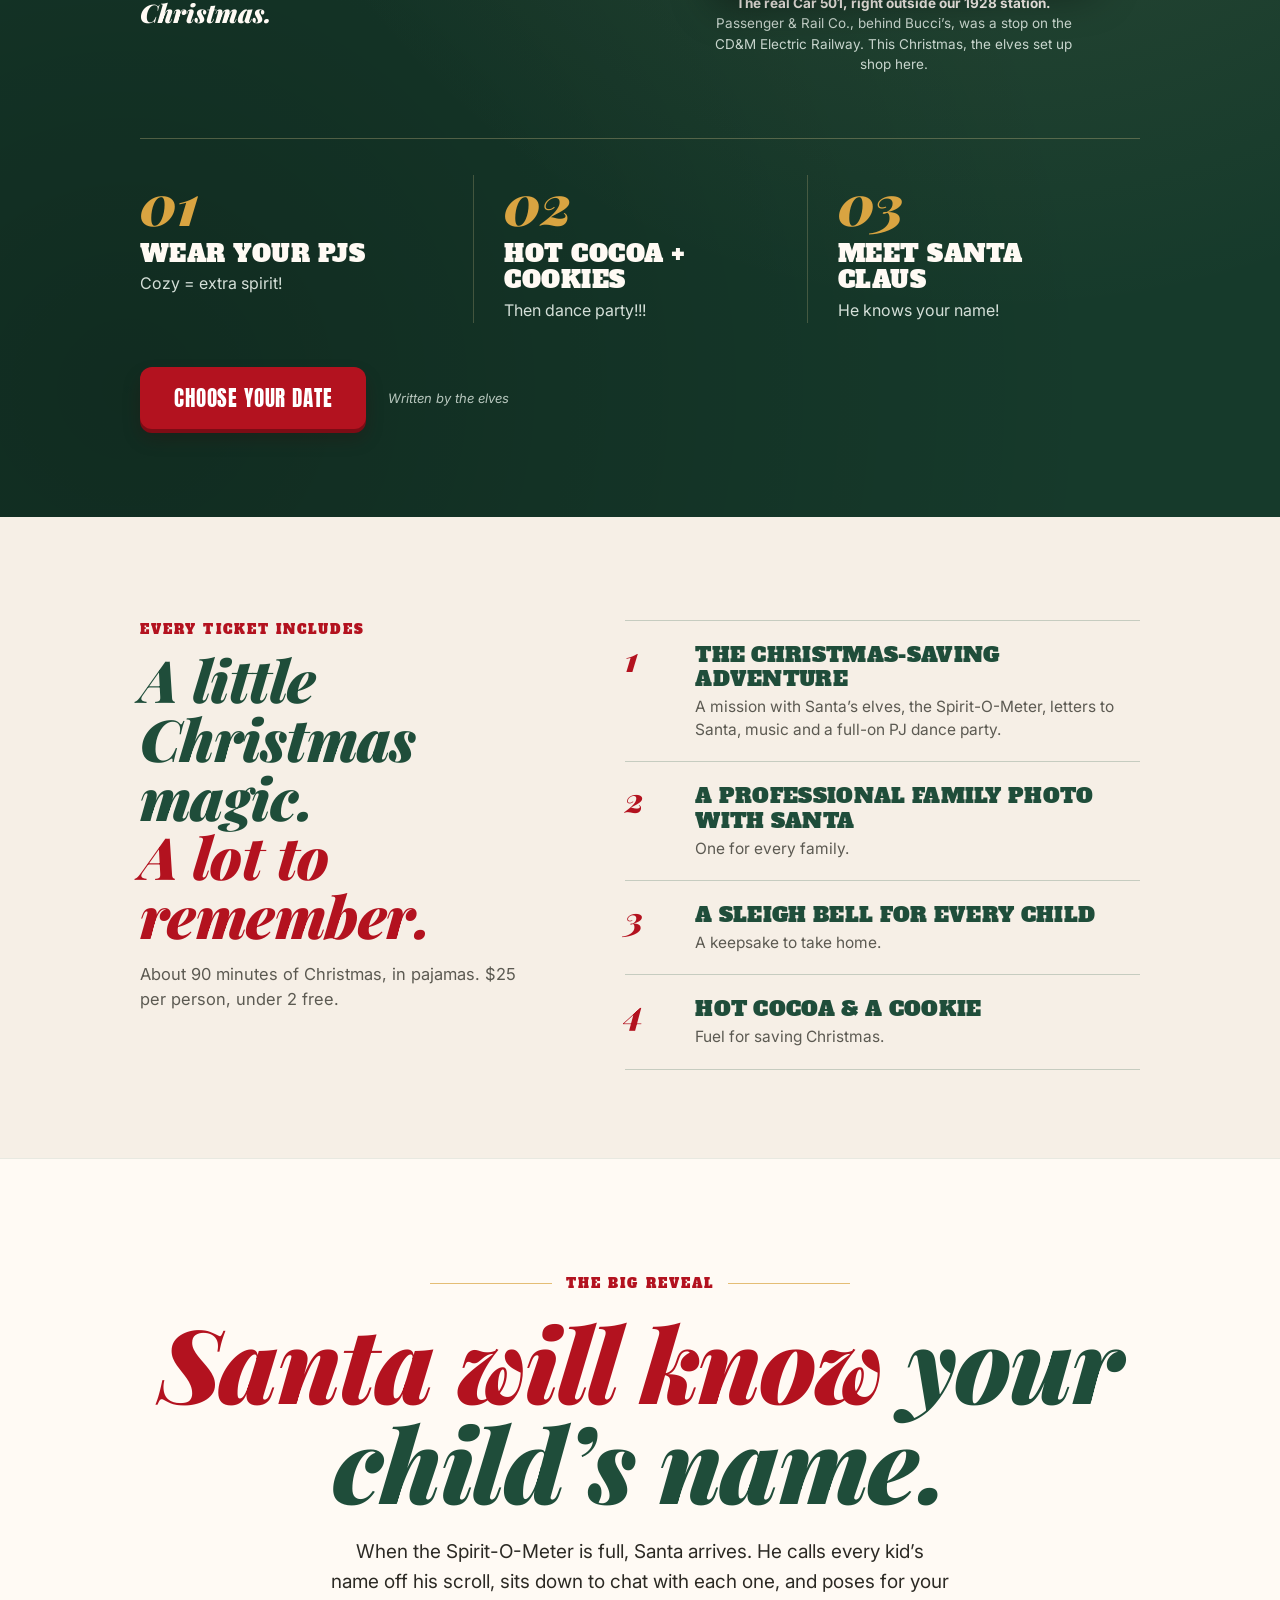
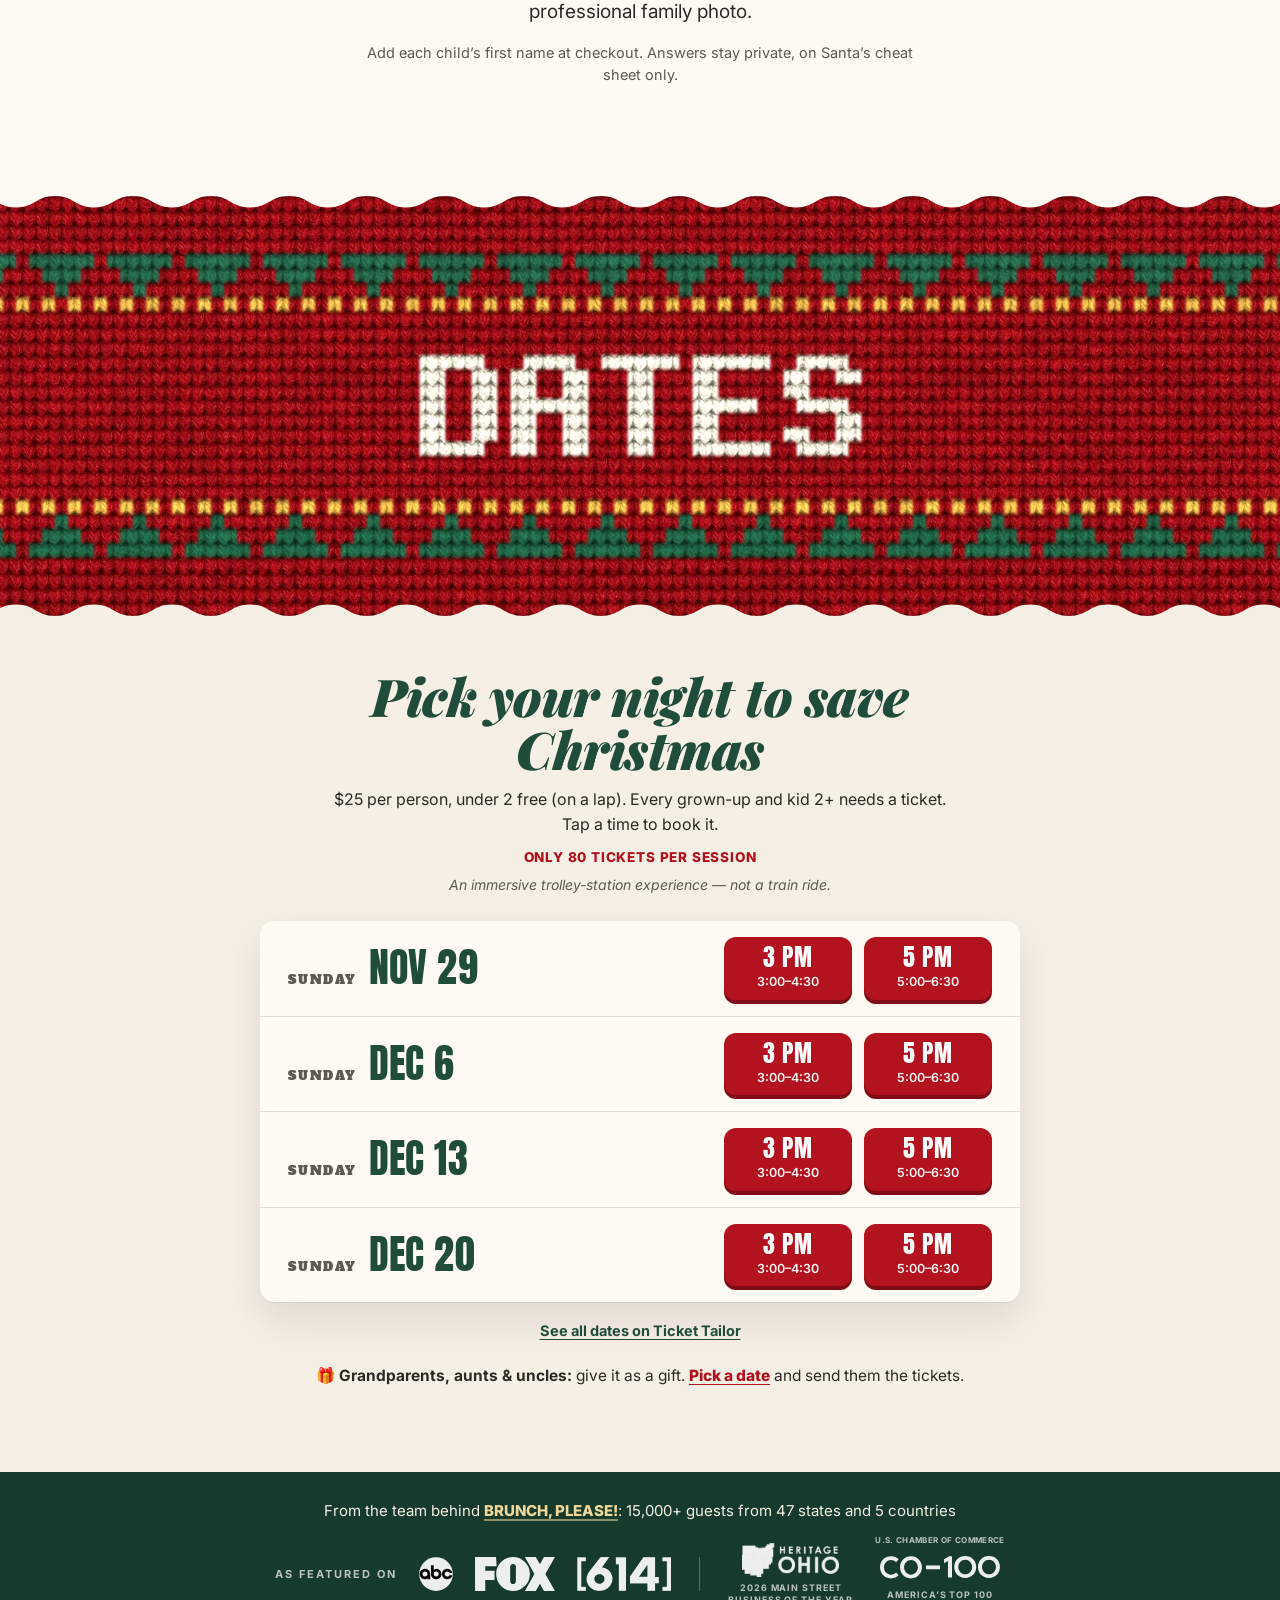
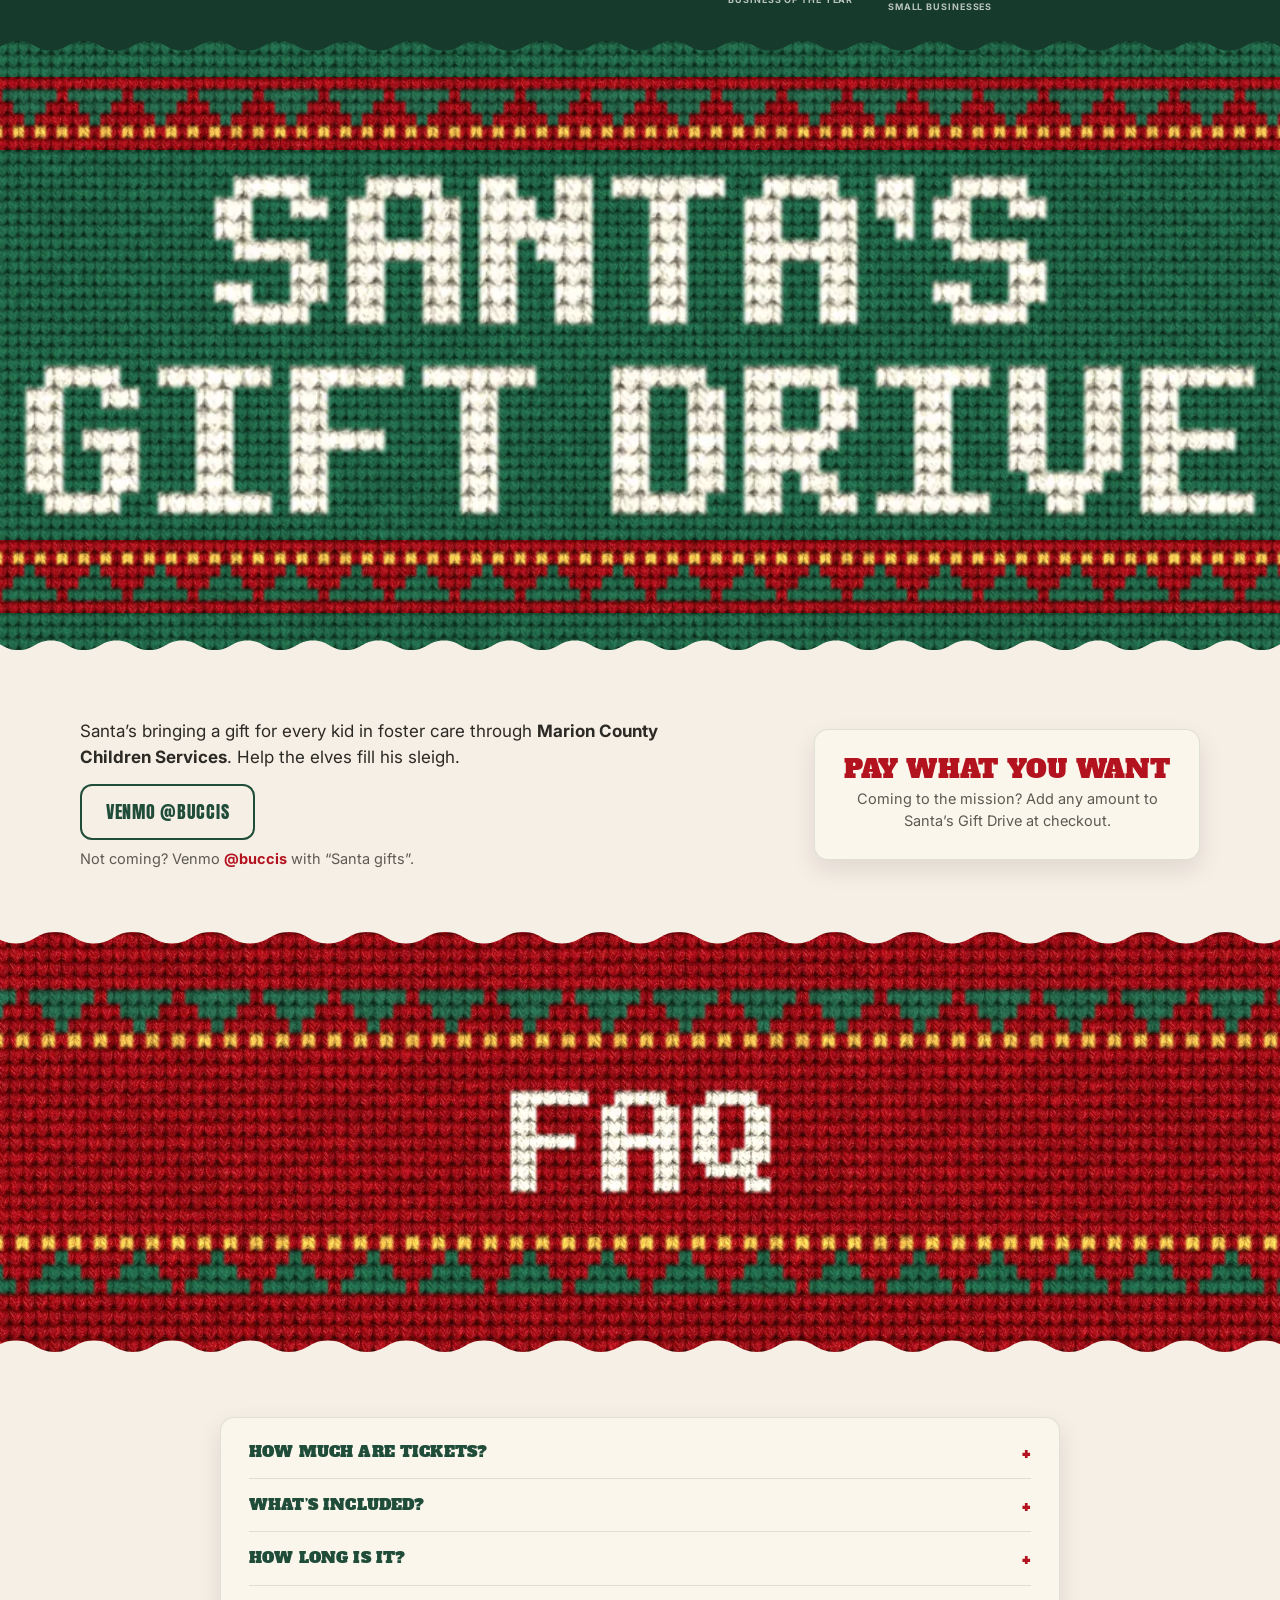
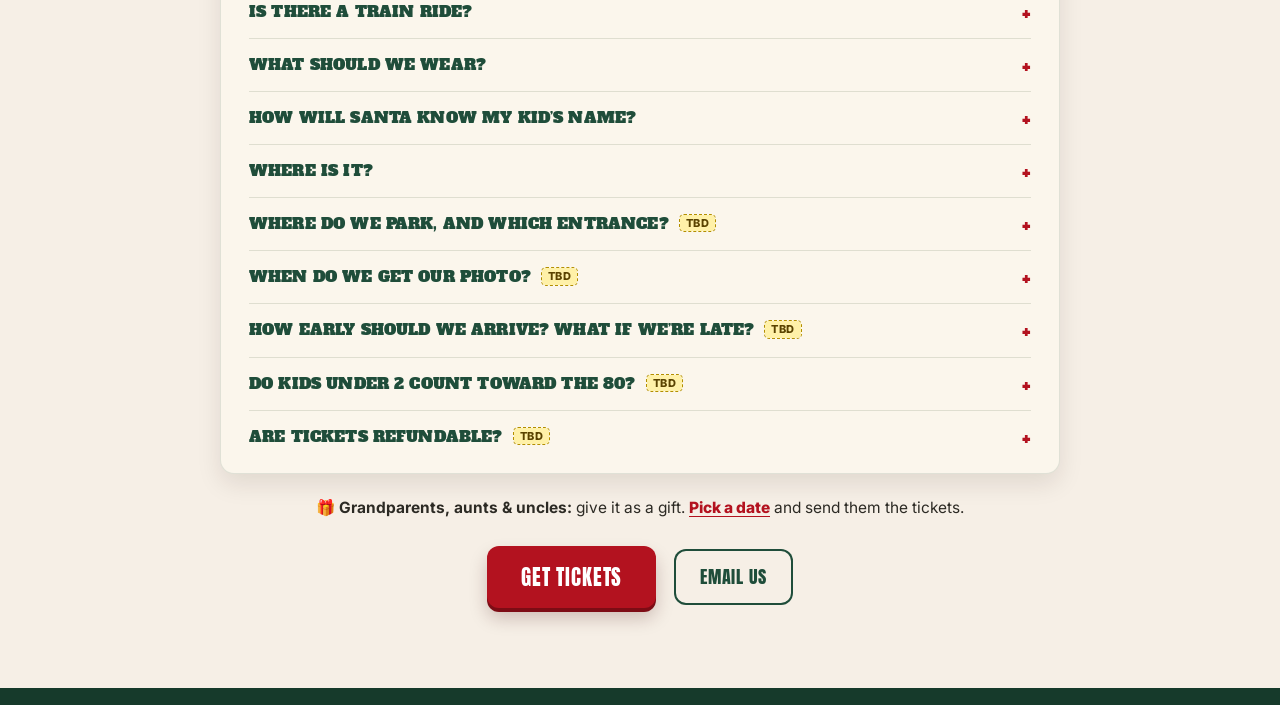
==== commit 705aecea: "santaplz v3 preview: official logo in nav + footer" ====
--- a/preview/santaplz-v2-04daf6fe02/index.html
+++ b/preview/santaplz-v2-04daf6fe02/index.html
@@ -1261,11 +1261,17 @@
   #sp .booth-r .bts { gap:10px; }
   #sp a.bt, #sp .bt { flex:1; min-width:0; min-height:58px; }
 }
+
+#sp .wordmark.logo { display:inline-flex; align-items:center; line-height:0; flex:0 0 auto; }
+#sp .wordmark.logo img { height:48px; width:auto; max-width:none; display:block; }
+#sp .foot2 .flogo { display:inline-block; background:#f6efe6; border-radius:18px; padding:12px 18px; margin:0 auto 14px; line-height:0; box-shadow:0 6px 18px rgba(0,0,0,.28); }
+#sp .foot2 .flogo img { width:240px; max-width:64vw; height:auto; display:block; }
+@media (max-width:600px) { #sp .wordmark.logo img { height:38px; } }
 </style>
 
 <div id="sp">
   <header class="nav">
-    <a class="wordmark" href="#top">Santa, <span>Please!</span></a>
+    <a class="wordmark logo" href="#top"><picture><source type="image/webp" srcset="https://thesgtpepper.github.io/brunchplz-events/assets/santaplz/v2/logo_santaplz_nav.webp 1x, https://thesgtpepper.github.io/brunchplz-events/assets/santaplz/v2/logo_santaplz_nav_2x.webp 2x"><img src="https://thesgtpepper.github.io/brunchplz-events/assets/santaplz/v2/logo_santaplz_nav.png" srcset="https://thesgtpepper.github.io/brunchplz-events/assets/santaplz/v2/logo_santaplz_nav_2x.png 2x" alt="SANTA, PLEASE!" width="140" height="48"></picture></a>
     <nav class="links" aria-label="Primary"><a href="#mission">The mission</a><a href="#dates">Dates</a><a href="#faq">FAQ</a></nav>
     <a class="pill go" href="#dates">Get tickets</a>
   </header>
@@ -1401,7 +1407,7 @@
   </section>
 
   <footer class="foot2">
-    <div class="d">Santa, Please!</div>
+    <div class="flogo"><picture><source type="image/webp" srcset="https://thesgtpepper.github.io/brunchplz-events/assets/santaplz/v2/logo_santaplz_foot.webp 1x, https://thesgtpepper.github.io/brunchplz-events/assets/santaplz/v2/logo_santaplz_foot_2x.webp 2x"><img src="https://thesgtpepper.github.io/brunchplz-events/assets/santaplz/v2/logo_santaplz_foot.png" srcset="https://thesgtpepper.github.io/brunchplz-events/assets/santaplz/v2/logo_santaplz_foot_2x.png 2x" alt="SANTA, PLEASE!" width="240" height="82" loading="lazy"></picture></div>
     <p>A mission to save Christmas in your PJs at Passenger &amp; Rail Co., Marion, Ohio.</p>
     <p>Housed in a historic 1928 CD&amp;M Electric Railway trolley station.</p>
     <p><a href="mailto:hello@brunchplz.com">hello@brunchplz.com</a></p>
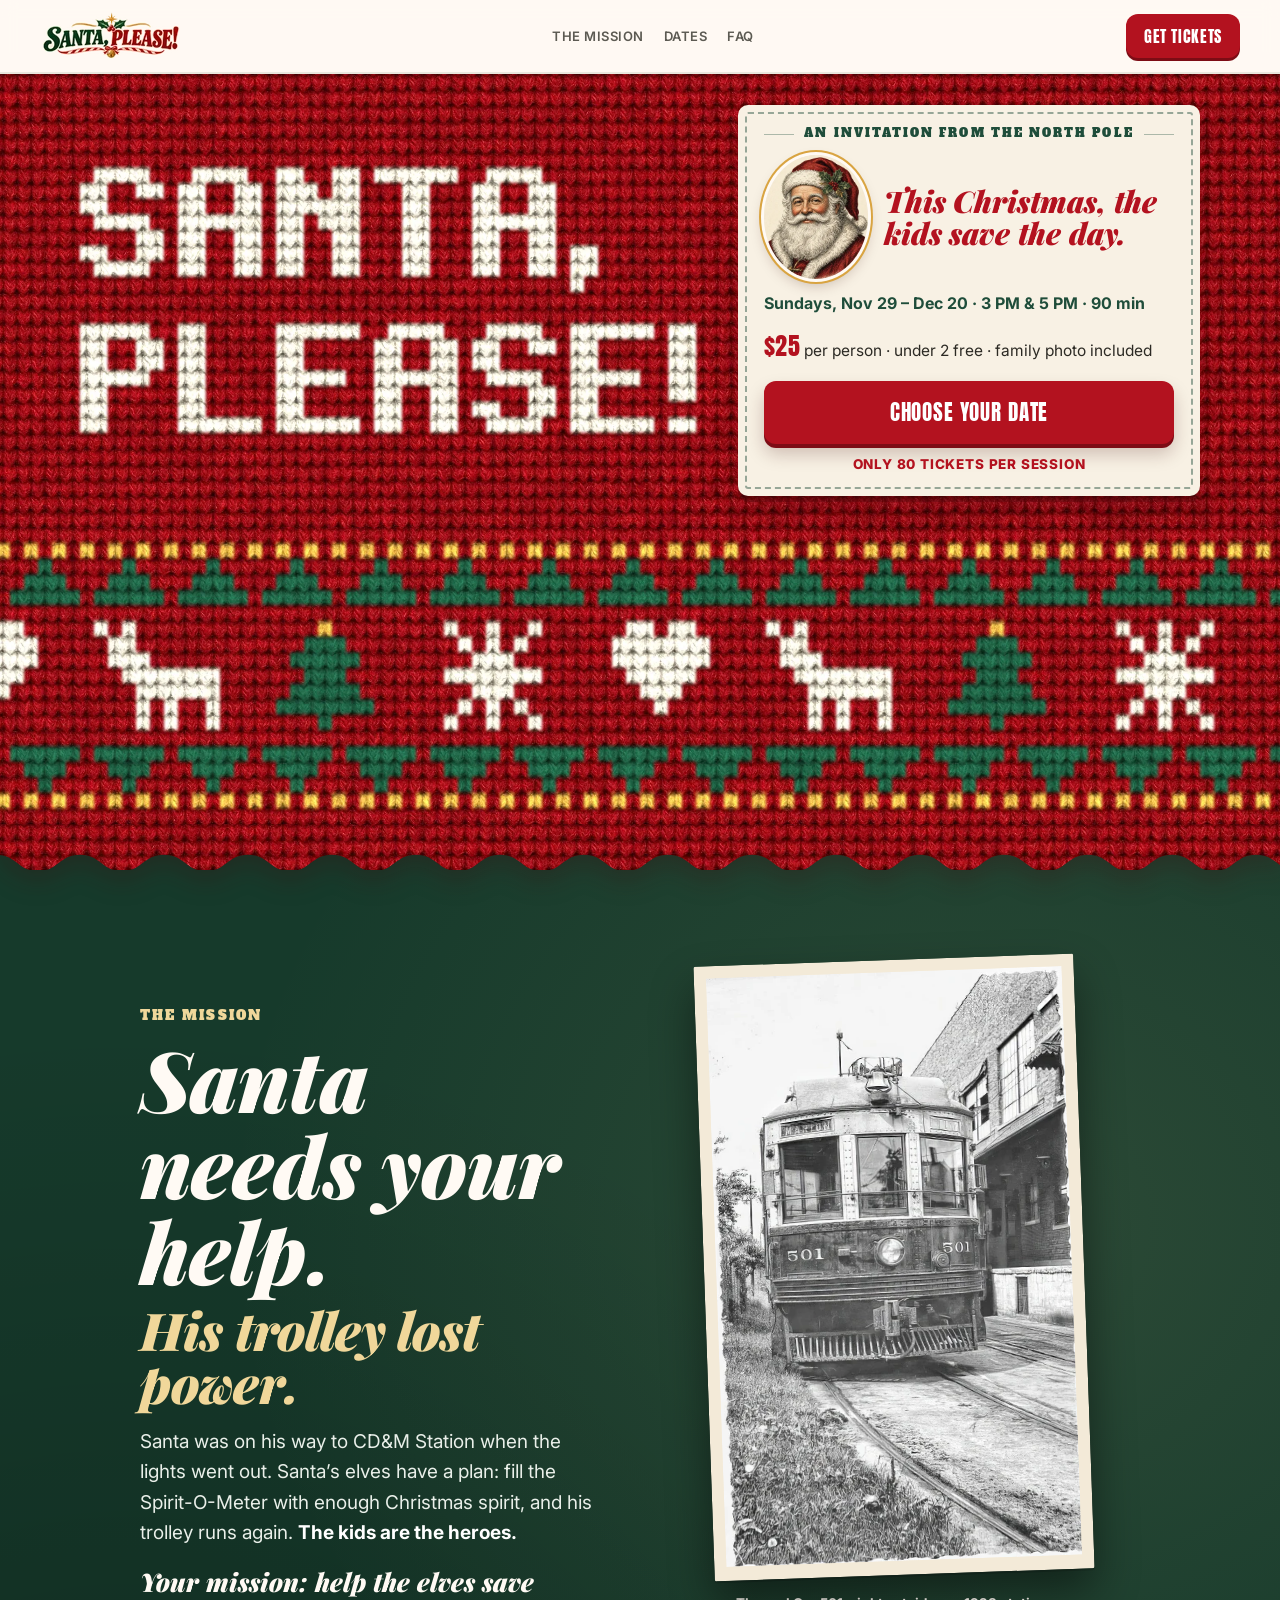
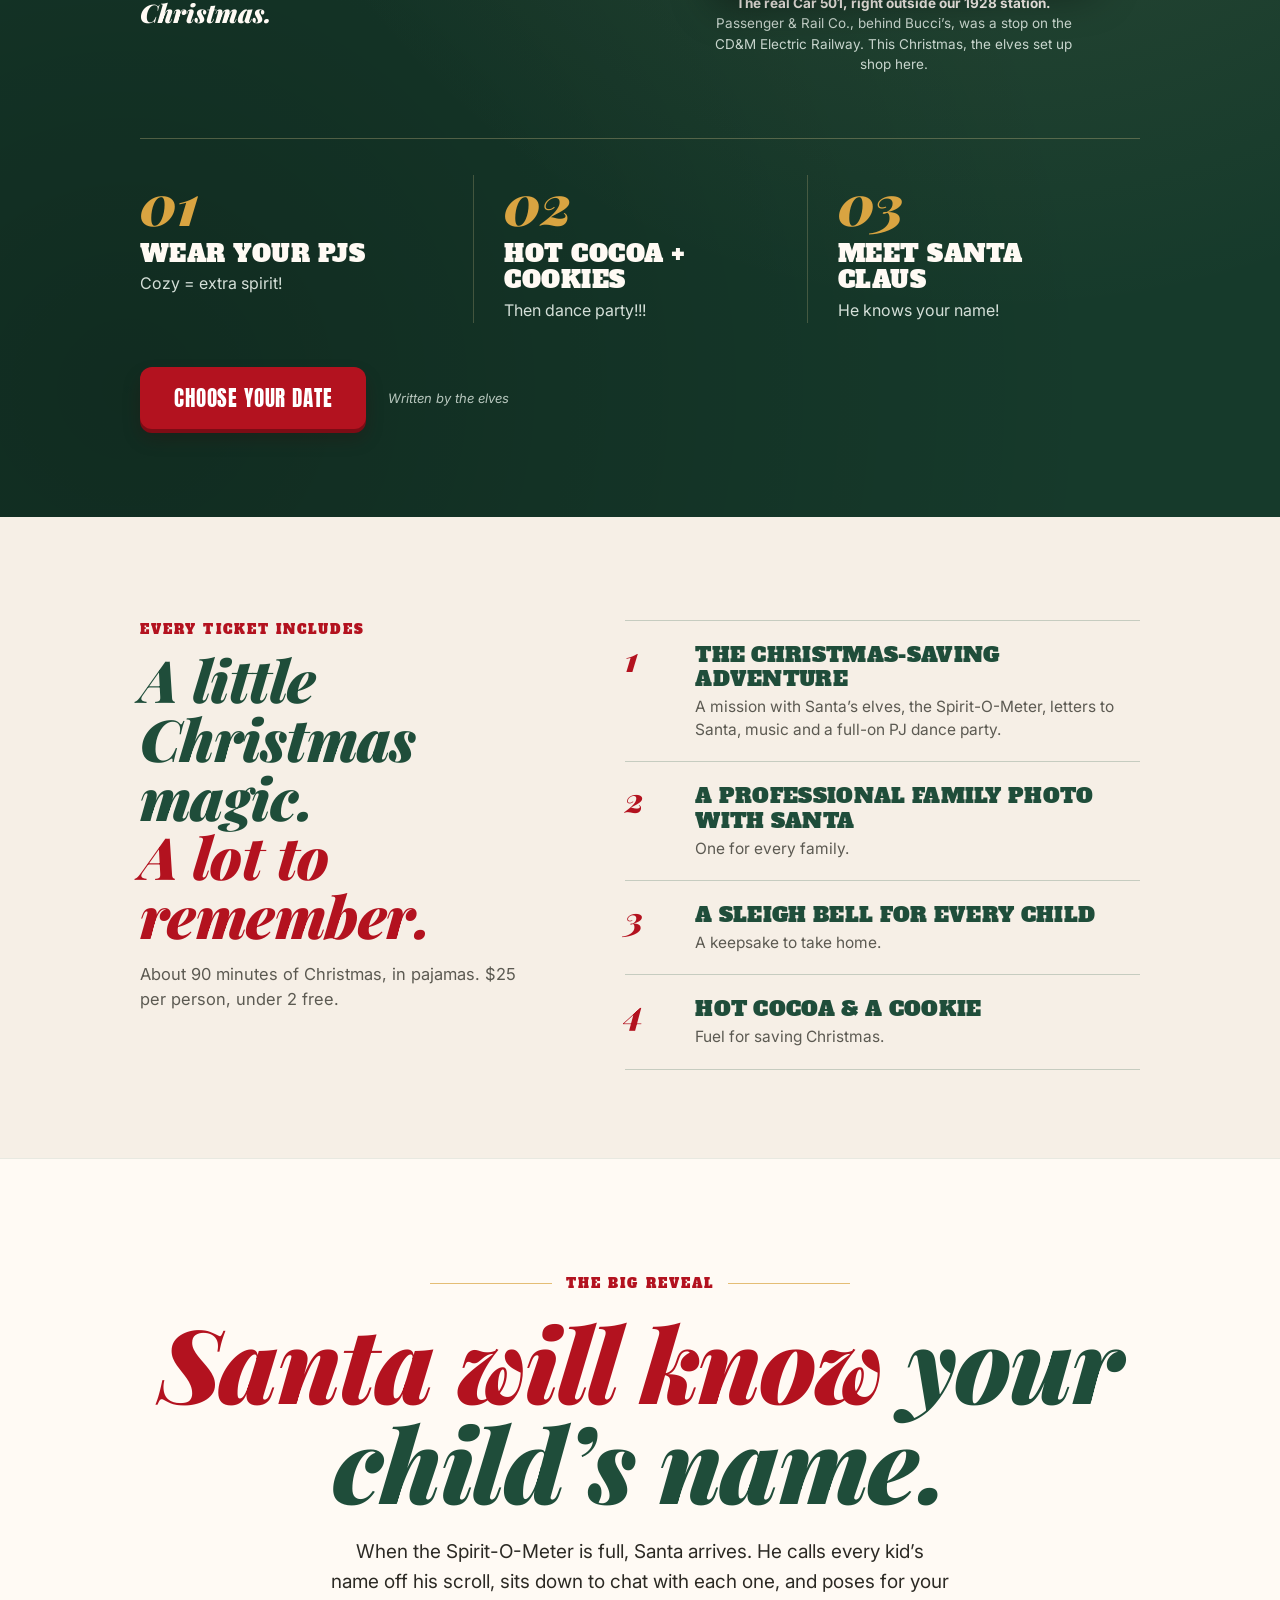
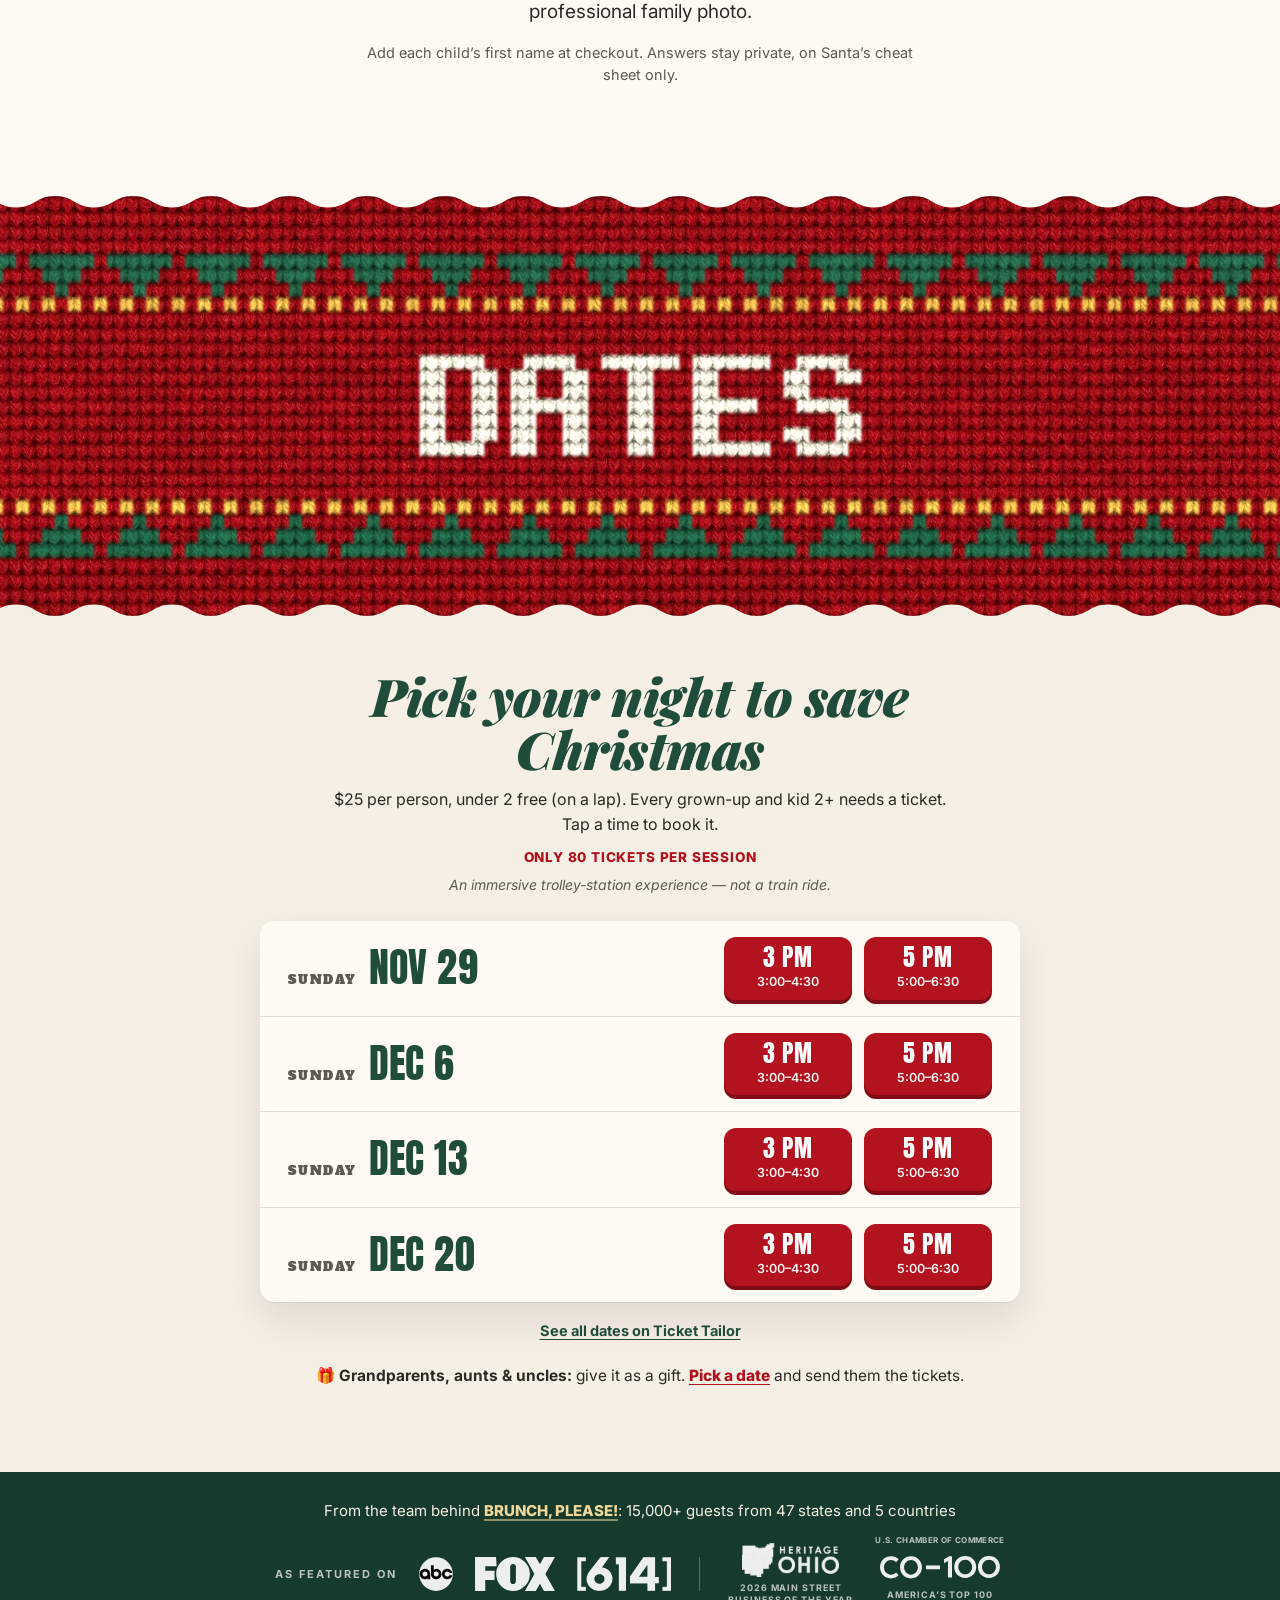
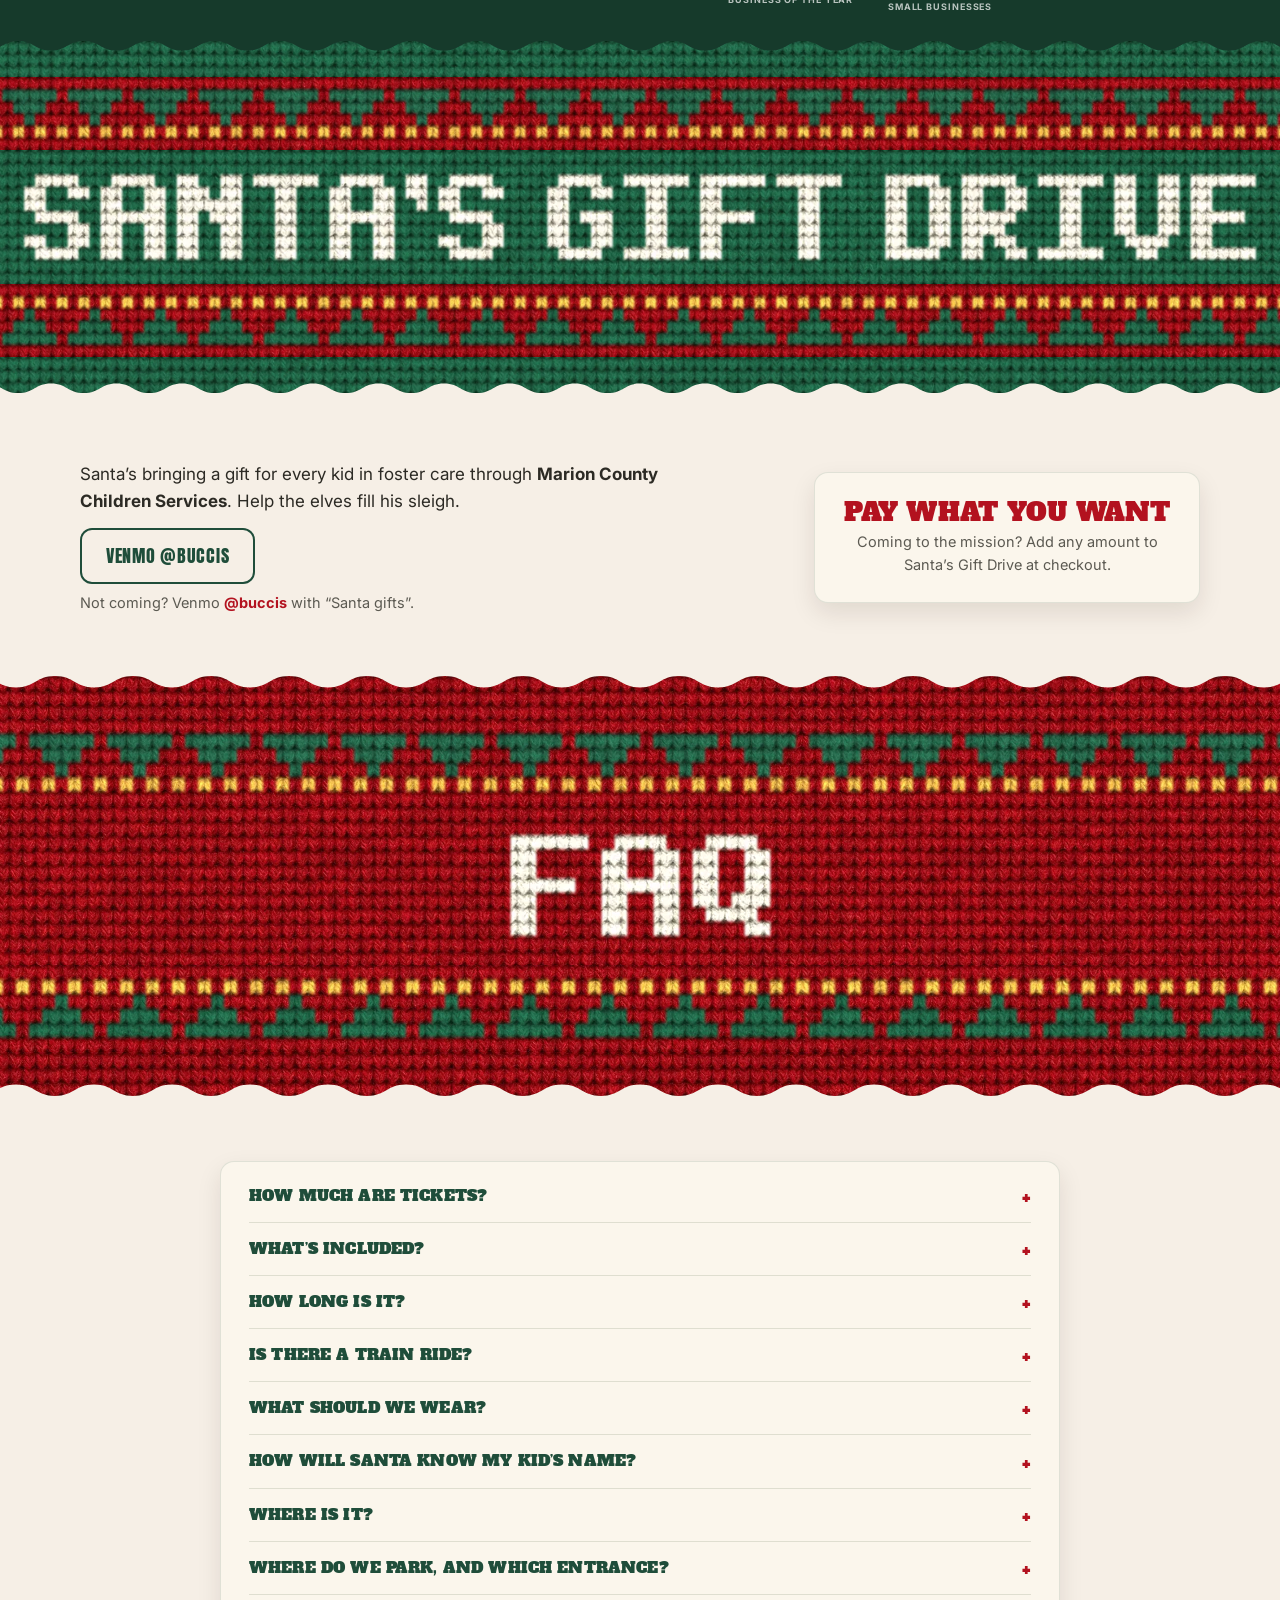
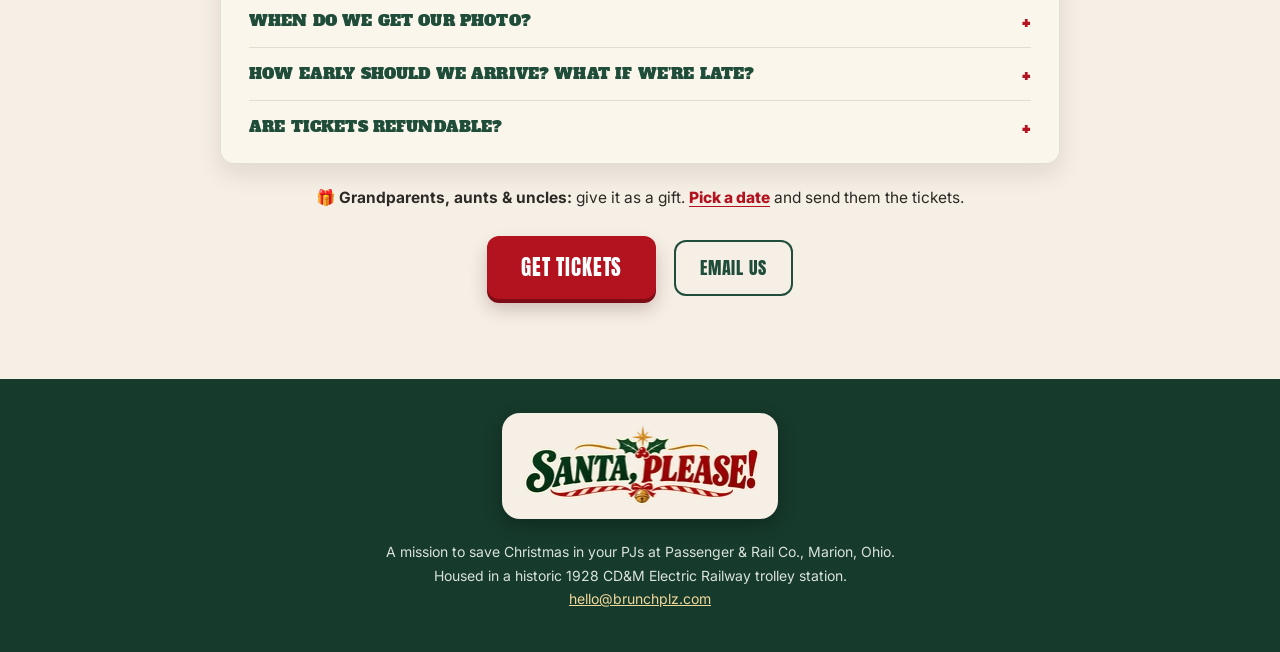
==== commit 8eda9b55: "santaplz v3 preview: final FAQ copy, OG v3" ====
--- a/preview/santaplz-v2-04daf6fe02/index.html
+++ b/preview/santaplz-v2-04daf6fe02/index.html
@@ -1,4 +1,4 @@
-<!doctype html><html lang="en"><head><meta charset="utf-8"><meta name="viewport" content="width=device-width,initial-scale=1"><meta name="robots" content="noindex,nofollow,noarchive"><title>PREVIEW: SANTA, PLEASE! v3</title><meta property="og:title" content="SANTA, PLEASE! Kids save Christmas in their PJs &amp; meet Santa"><meta property="og:description" content="Sundays Nov 29 – Dec 20 at Passenger &amp; Rail Co., Marion, OH. Cocoa, cookies, a sleigh bell and a family photo with Santa. $25 per person, under 2 free."><meta property="og:image" content="https://thesgtpepper.github.io/brunchplz-events/assets/santaplz/v2/og_santaplz_1200x630.jpg"><meta property="og:image:width" content="1200"><meta property="og:image:height" content="630"><style>body{margin:0;font-family:Georgia,serif;font-size:18px;letter-spacing:.03em;line-height:1.8;color:#333;background:#fff}
+<!doctype html><html lang="en"><head><meta charset="utf-8"><meta name="viewport" content="width=device-width,initial-scale=1"><meta name="robots" content="noindex,nofollow,noarchive"><title>PREVIEW: SANTA, PLEASE! v3</title><meta property="og:title" content="SANTA, PLEASE! Kids save Christmas in their PJs &amp; meet Santa"><meta property="og:description" content="Sundays Nov 29 – Dec 20 at Passenger &amp; Rail Co., Marion, OH. Cocoa, cookies, a sleigh bell and a family photo with Santa. $25 per person, under 2 free."><meta property="og:image" content="https://thesgtpepper.github.io/brunchplz-events/assets/santaplz/v2/og_santaplz_v3_1200x630.jpg"><meta property="og:image:width" content="1200"><meta property="og:image:height" content="630"><style>body{margin:0;font-family:Georgia,serif;font-size:18px;letter-spacing:.03em;line-height:1.8;color:#333;background:#fff}
 p{margin:0 0 1.2em} a{color:#06c;text-decoration:underline} h2{font-size:44px;letter-spacing:.1em} ul{padding-left:2em}
 .page-section{padding:66px 0}.content-wrapper{max-width:1200px;margin:0 auto;padding:0 4vw}</style><style>/* SANTA, PLEASE! — paste into Squarespace: Website > Website Tools > Custom CSS (works on every plan, including Basic).
    santaplz.com is a one-page site, and the code block brings its own nav bar and footer,
@@ -86,18 +86,6 @@
 #sp .wrap { width: 100%; max-width: 1120px; margin: 0 auto; }
 #sp .section { padding: clamp(48px, 7vw, 80px) clamp(16px, 4vw, 40px); }
 #sp .section h2 { font-size: clamp(28px, 3.8vw, 42px); margin: 0 0 12px; line-height: 1; }
-#sp .tbd {
-  display: inline;
-  font-size: 11px;
-  font-weight: 700;
-  letter-spacing: .06em;
-  text-transform: uppercase;
-  background: none;
-  color: var(--muted);
-  border-radius: 0;
-  padding: 0;
-  vertical-align: baseline;
-}
 #sp .pill {
   display: inline-flex; align-items: center; justify-content: center;
   border: 0; cursor: pointer;
@@ -401,17 +389,6 @@
 #sp .wc .bd { padding: 20px 22px 24px; }
 #sp .wc h3 { font-size: 19px; margin: 0 0 8px; }
 #sp .wc p { margin: 0; color: var(--muted); font-size: 15.5px; text-transform: none; letter-spacing: 0; font-family: Inter, system-ui, sans-serif; font-weight: 400; line-height: 1.55; }
-#sp .tbd-note {
-  margin: 22px 0 0;
-  padding: 0;
-  background: none;
-  border-radius: 0;
-  color: var(--muted);
-  font-size: 13px;
-  max-width: 680px;
-  line-height: 1.5;
-}
-#sp .tbd-note strong { font-weight: 700; color: var(--ink); }
 
 /* santa notes */
 #sp .notes { background: var(--sage-dark); color: var(--cream); scroll-margin-top: 80px; }
@@ -1098,11 +1075,9 @@
   #sp .gift2 .pwyw .k { font-size:21px; }
 }
 
-/* r8: AI placeholder photos, gift line, FAQ TBD markers */
+/* r8: photo figure + gift line */
 #sp .giftline { margin:22px 0 0; font-size:15.5px; color:var(--ink); text-align:center; }
 #sp .giftline a { color:var(--clay) !important; font-weight:800; text-decoration:underline !important; text-underline-offset:3px; }
-#sp summary .tbd { font-family:Inter,system-ui,sans-serif; font-size:11px; letter-spacing:.04em; margin-left:6px; vertical-align:2px; }
-#sp .tbd { display:inline-block; background:#fff1a8; color:#5a4300; font-weight:800; padding:1px 6px; border-radius:4px; outline:1px dashed #b38f00; }
 @media (max-width:900px){ #sp .wh-grid { grid-template-columns:1fr; gap:16px; } #sp .ph-a { position:static; } }
 @media (max-width:760px){ #sp .ph-row { grid-template-columns:1fr; gap:14px; } #sp .giftline { font-size:14.5px; } }
 
@@ -1142,7 +1117,7 @@
 #sp .h2x, #sp .reveal3 .big { text-transform:none !important; }
 #sp .h2x { margin:0; font-family:"Playfair Display", Georgia, serif; font-style:italic; font-weight:900; line-height:1.02; letter-spacing:-.01em; color:var(--sage-dark); font-size:clamp(36px,5.2vw,64px); }
 
-/* hero: invitation card with illustrated Santa medallion (placeholder for a real portrait) */
+/* hero: invitation card with illustrated Santa medallion */
 #sp .hero .tag .inv-k { margin:0 0 12px; font-family:"Alfa Slab One", Georgia, serif; font-size:11.5px; letter-spacing:.18em; text-transform:uppercase; color:var(--sage-dark); text-align:center; display:flex; align-items:center; gap:10px; }
 #sp .hero .tag .inv-k::before, #sp .hero .tag .inv-k::after { content:""; flex:1; height:1px; background:rgba(31,77,58,.35); }
 #sp .hero .tag .inv-top { display:flex; gap:16px; align-items:center; margin-bottom:12px; }
@@ -1284,7 +1259,6 @@
       <div class="tag">
         <p class="inv-k">An invitation from the North Pole</p>
         <div class="inv-top">
-          <!-- ILLUSTRATION PLACEHOLDER: illu_santa_portrait (AI-generated vintage-print illustration). Swap for a real Santa portrait once photographed. -->
           <span class="medal"><img src="https://thesgtpepper.github.io/brunchplz-events/assets/santaplz/v2/illu_santa_portrait.webp" width="300" height="360" alt="Illustrated vintage portrait of Santa Claus" decoding="async"></span>
           <p class="hl">This Christmas, the kids save the day.</p>
         </div>
@@ -1395,11 +1369,10 @@
         <details><summary>What should we wear?</summary><p>Pajamas are the vibe, but not required. Please, not the kind with the button-up booty flap. I’m looking at you.</p></details>
         <details><summary>How will Santa know my kid’s name?</summary><p>Checkout asks a few optional questions for each ticket: your child’s first name, something they’re proud of this year, and what they’re hoping for. Answers stay private, on Santa’s cheat sheet only.</p></details>
         <details><summary>Where is it?</summary><p>Passenger &amp; Rail Co., at the rear of Bucci’s Italian Scratch Kitchen in Marion, Ohio.</p></details>
-        <details class="tbd-q"><summary>Where do we park, and which entrance? <span class="tbd">TBD</span></summary><p><span class="tbd">[TBD: parking and which entrance to use]</span></p></details>
-        <details class="tbd-q"><summary>When do we get our photo? <span class="tbd">TBD</span></summary><p><span class="tbd">[TBD: photo format, how many, and how/when it is delivered]</span></p></details>
-        <details class="tbd-q"><summary>How early should we arrive? What if we’re late? <span class="tbd">TBD</span></summary><p><span class="tbd">[TBD: arrival time and late policy]</span></p></details>
-        <details class="tbd-q"><summary>Do kids under 2 count toward the 80? <span class="tbd">TBD</span></summary><p><span class="tbd">[TBD: whether lap infants count toward the 80-ticket cap]</span></p></details>
-        <details class="tbd-q"><summary>Are tickets refundable? <span class="tbd">TBD</span></summary><p><span class="tbd">[TBD: confirm refund / date-change policy]</span> All sales are final, but you can transfer your tickets to a friend. Just have them email <a href="mailto:hello@brunchplz.com">hello@brunchplz.com</a> with their children’s info.</p></details>
+        <details><summary>Where do we park, and which entrance?</summary><p>There’s plenty of parking on site. Come in the door at the back of the building, under the sign that says <b>PASSENGER &amp; RAIL Co.</b></p></details>
+        <details><summary>When do we get our photo?</summary><p>Your family photo with Santa is sent to you digitally.</p></details>
+        <details><summary>How early should we arrive? What if we’re late?</summary><p>Doors open at 3 PM for the 3 PM mission and at 5 PM for the 5 PM mission. Running late? That’s okay, come on in. You may just miss part of the show.</p></details>
+        <details><summary>Are tickets refundable?</summary><p>All sales are final, but tickets are transferable. Just have the new family email <a href="mailto:hello@brunchplz.com">hello@brunchplz.com</a> with their children’s info.</p></details>
       </div>
       <p class="giftline">🎁 <b>Grandparents, aunts &amp; uncles:</b> give it as a gift. <a href="#dates">Pick a date</a> and send them the tickets.</p>
       <div class="cta-row"><a class="pill go" href="#dates">Get tickets</a><a class="pill" href="mailto:hello@brunchplz.com?subject=SANTA%2C%20PLEASE!%20question">Email us</a></div>
